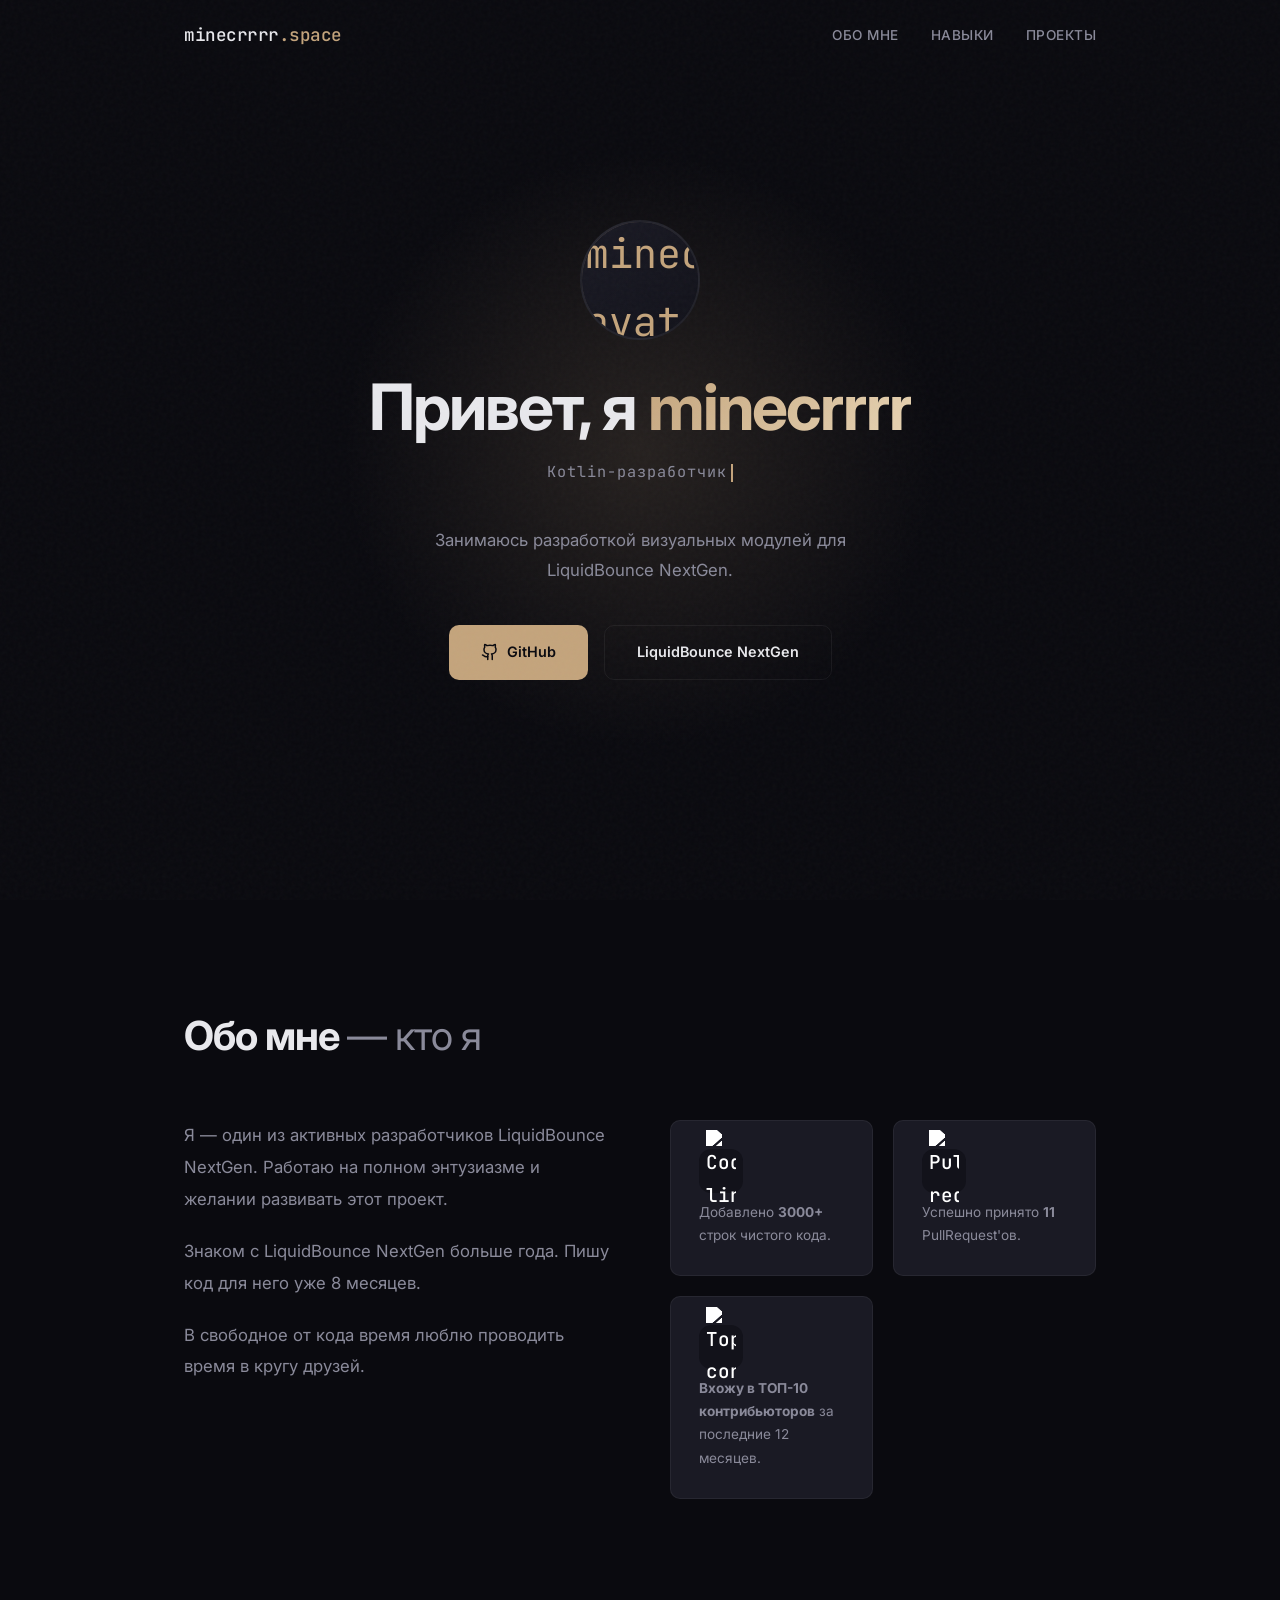
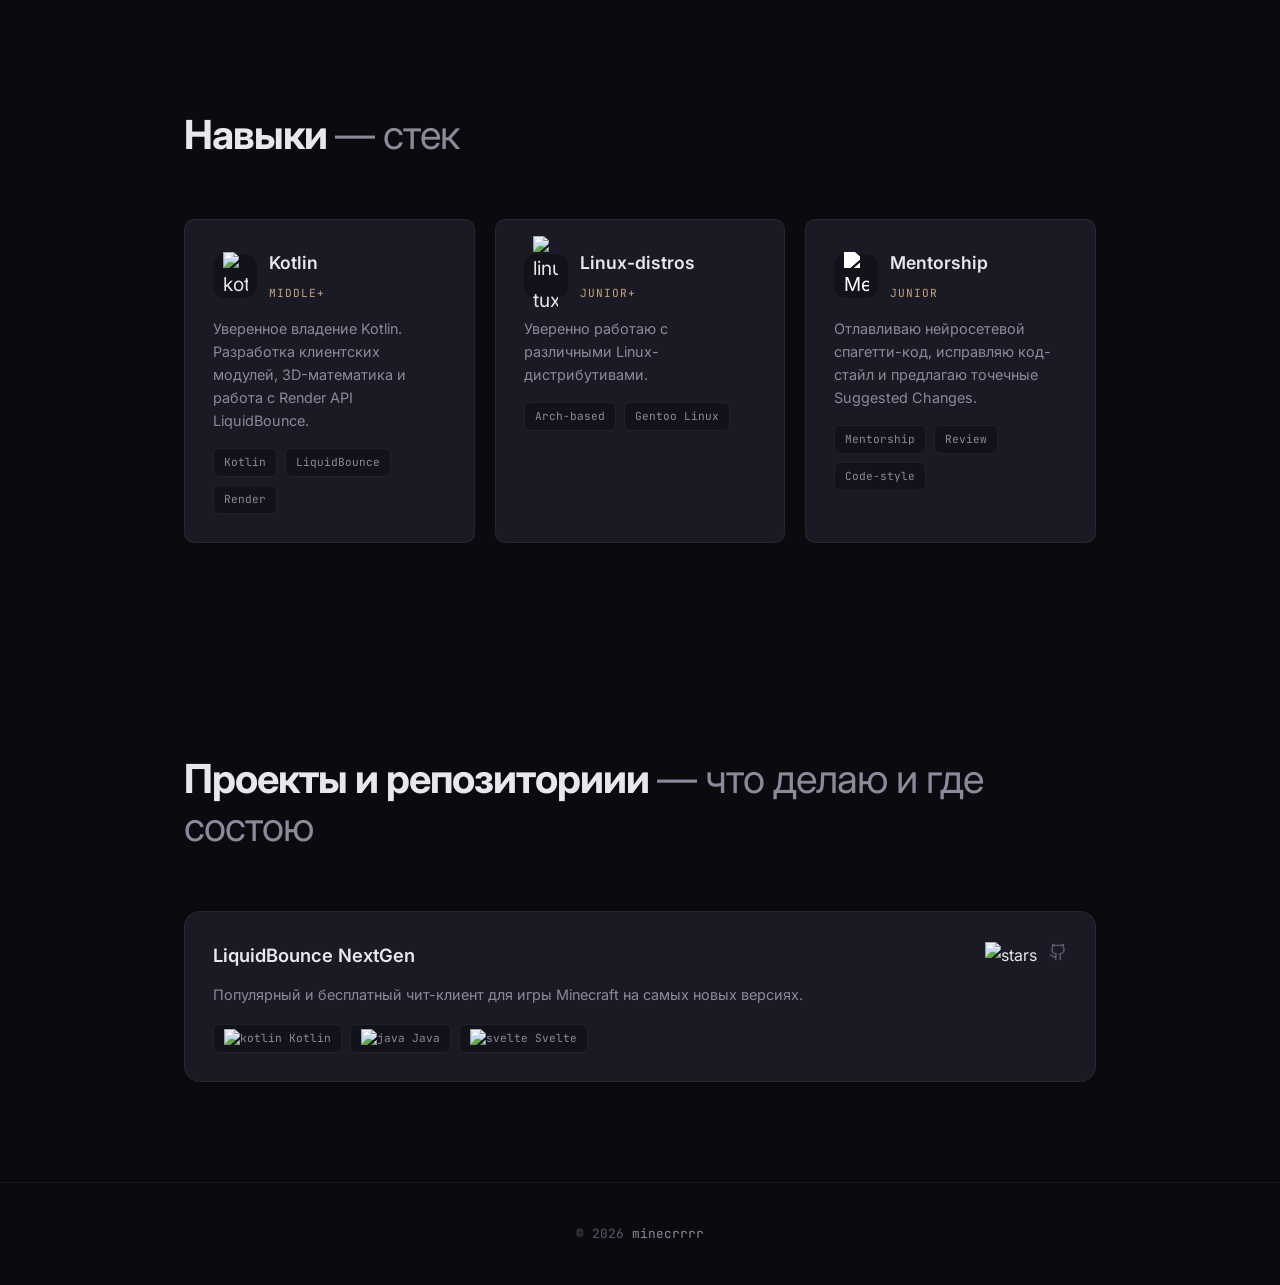
==== index.html @ 67125e67 "feat: add portfolio" ====
<!doctype html>
<html lang="ru">
  <head>
    <meta charset="UTF-8" />
    <!-- Адаптация под мобильные устройства -->
    <meta name="viewport" content="width=device-width, initial-scale=1.0" />

    <!-- ═══════════════════════════════════════════════ -->
    <!-- ║  ЗАГОЛОВОК ВКЛАДКИ — замените на своё имя    ║ -->
    <!-- ═══════════════════════════════════════════════ -->
    <title>minecrrrr.space — Personal Space</title>

    <link rel="icon" type="image/svg+xml" href="favicon.svg" />

    <!-- Подключение шрифтов -->
    <link rel="preconnect" href="https://fonts.googleapis.com" />
    <link rel="preconnect" href="https://fonts.gstatic.com" crossorigin />
    <link
      href="https://fonts.googleapis.com/css2?family=Inter:wght@300;400;500;600;700&family=JetBrains+Mono:wght@400;500&display=swap"
      rel="stylesheet"
    />

    <style>
      /* ════════════════════════════════════════════════════════════════ */
      /* ║  CSS-ПЕРЕМЕННЫЕ — цвета сайта                               ║ */
      /* ║  Меняйте значения ниже, чтобы сменить палитру               ║ */
      /* ════════════════════════════════════════════════════════════════ */
      :root {
        --bg: #0a0a0f; /* Фон страницы */
        --bg-elevated: #12121a; /* Фон карточек при наведении */
        --bg-card: #1a1a24; /* Фон карточек */
        --text: #e8e8ec; /* Основной текст */
        --text-muted: #8a8a9a; /* Вторичный текст */
        --text-dim: #5a5a6a; /* Тусклый текст */
        --accent: #c4a47c; /* Акцентный цвет (золотой) */
        --accent-glow: rgba(196, 164, 124, 0.15); /* Свечение */
        --border: rgba(255, 255, 255, 0.06); /* Границы */
        --border-hover: rgba(196, 164, 124, 0.3); /* Граница при наведении */
        --radius: 16px; /* Скругление большое */
        --radius-sm: 10px; /* Скругление малое */
      }

      /* ════════════════════════════════════════════════════════════════ */
      /* ║  БАЗОВЫЕ СТИЛИ — сброс отступов, шрифты, скроллбар          ║ */
      /* ════════════════════════════════════════════════════════════════ */
      * {
        margin: 0;
        padding: 0;
        box-sizing: border-box;
      }
      html {
        scroll-behavior: smooth;
      }

      body {
        font-family:
          "Inter",
          -apple-system,
          BlinkMacSystemFont,
          sans-serif;
        background: var(--bg);
        color: var(--text);
        line-height: 1.7;
        overflow-x: hidden;
        -webkit-font-smoothing: antialiased;
      }

      /* ════════════════════════════════════════════════════════════════ */
      /* ║  NOISE OVERLAY — лёгкая зернистость поверх всего            ║ */
      /* ║  Добавляет текстуру, можно удалить, убрав этот блок       ║ */
      /* ════════════════════════════════════════════════════════════════ */
      body::before {
        content: "";
        position: fixed;
        top: 0;
        left: 0;
        width: 100%;
        height: 100%;
        opacity: 0.03;
        z-index: 9999;
        pointer-events: none;
        background-image: url("data:image/svg+xml,%3Csvg viewBox='0 0 256 256' xmlns='http://www.w3.org/2000/svg'%3E%3Cfilter id='noise'%3E%3CfeTurbulence type='fractalNoise' baseFrequency='0.9' numOctaves='4' stitchTiles='stitch'/%3E%3C/filter%3E%3Crect width='100%25' height='100%25' filter='url(%23noise)'/%3E%3C/svg%3E");
      }

      /* Стилизация скроллбара */
      ::-webkit-scrollbar {
        width: 6px;
      }
      ::-webkit-scrollbar-track {
        background: var(--bg);
      }
      ::-webkit-scrollbar-thumb {
        background: var(--text-dim);
        border-radius: 3px;
      }
      ::-webkit-scrollbar-thumb:hover {
        background: var(--text-muted);
      }

      /* ════════════════════════════════════════════════════════════════ */
      /* ║  АНИМАЦИИ — описаны здесь, применяются в HTML через классы  ║ */
      /* ════════════════════════════════════════════════════════════════ */
      @keyframes fadeUp {
        from {
          opacity: 0;
          transform: translateY(30px);
        }
        to {
          opacity: 1;
          transform: translateY(0);
        }
      }
      @keyframes pulse {
        0%,
        100% {
          opacity: 1;
        }
        50% {
          opacity: 0.5;
        }
      }
      @keyframes float {
        0%,
        100% {
          transform: translateY(0px);
        }
        50% {
          transform: translateY(-10px);
        }
      }
      @keyframes blink {
        50% {
          opacity: 0;
        }
      }

      /* Классы для анимации появления */
      .fade-up {
        opacity: 0;
        animation: fadeUp 0.8s ease forwards;
      }
      .fade-up.delay-1 {
        animation-delay: 0.1s;
      }
      .fade-up.delay-2 {
        animation-delay: 0.2s;
      }
      .fade-up.delay-3 {
        animation-delay: 0.3s;
      }
      .fade-up.delay-4 {
        animation-delay: 0.4s;
      }

      /* ════════════════════════════════════════════════════════════════ */
      /* ║  КОНТЕЙНЕР — центрирует контент, ограничивает ширину        ║ */
      /* ════════════════════════════════════════════════════════════════ */
      .container {
        max-width: 960px;
        margin: 0 auto;
        padding: 0 24px;
      }

      /* ════════════════════════════════════════════════════════════════ */
      /* ║  НАВИГАЦИЯ — фиксированная сверху                           ║ */
      /* ════════════════════════════════════════════════════════════════ */
      nav {
        position: fixed;
        top: 0;
        left: 0;
        right: 0;
        z-index: 100;
        padding: 20px 0;
        transition: all 0.3s ease;
      }
      /* При скролле добавляется класс scrolled через JS */
      nav.scrolled {
        background: rgba(10, 10, 15, 0.85);
        backdrop-filter: blur(20px);
        border-bottom: 1px solid var(--border);
        padding: 14px 0;
      }
      nav .container {
        display: flex;
        justify-content: space-between;
        align-items: center;
      }
      .logo {
        font-family: "JetBrains Mono", monospace;
        font-size: 1.1rem;
        font-weight: 500;
        color: var(--text);
        text-decoration: none;
        letter-spacing: -0.5px;
      }
      .logo span {
        color: var(--accent);
      }
      .nav-links {
        display: flex;
        gap: 32px;
        list-style: none;
      }
      .nav-links a {
        color: var(--text-muted);
        text-decoration: none;
        font-size: 0.85rem;
        font-weight: 500;
        letter-spacing: 0.5px;
        text-transform: uppercase;
        transition: color 0.3s ease;
        position: relative;
      }
      /* Подчёркивание при наведении */
      .nav-links a::after {
        content: "";
        position: absolute;
        bottom: -4px;
        left: 0;
        width: 0;
        height: 1px;
        background: var(--accent);
        transition: width 0.3s ease;
      }
      .nav-links a:hover {
        color: var(--text);
      }
      .nav-links a:hover::after {
        width: 100%;
      }

      /* ════════════════════════════════════════════════════════════════ */
      /* ║  HERO — первая секция, на весь экран                        ║ */
      /* ════════════════════════════════════════════════════════════════ */
      .hero {
        min-height: 100vh;
        display: flex;
        align-items: center;
        justify-content: center;
        position: relative;
        overflow: hidden;
      }
      /* Размытое свечение позади аватара */
      .hero-bg {
        position: absolute;
        top: 50%;
        left: 50%;
        transform: translate(-50%, -50%);
        width: 600px;
        height: 600px;
        background: radial-gradient(
          circle,
          var(--accent-glow) 0%,
          transparent 70%
        );
        border-radius: 50%;
        animation: pulse 6s ease-in-out infinite;
        pointer-events: none;
      }
      .hero-content {
        text-align: center;
        position: relative;
        z-index: 1;
      }
      /* Аватар — круг с буквой */
      .hero-avatar {
        width: 120px;
        height: 120px;
        border-radius: 50%;
        margin: 0 auto 32px;
        background: linear-gradient(135deg, var(--bg-card), var(--bg-elevated));
        border: 2px solid var(--border);
        display: flex;
        align-items: center;
        justify-content: center;
        font-family: "JetBrains Mono", monospace;
        font-size: 2.5rem;
        color: var(--accent);
        position: relative;
        overflow: hidden;
      }
      /* Градиентная рамка вокруг аватара */
      .hero-avatar::before {
        content: "";
        position: absolute;
        inset: -2px;
        border-radius: 50%;
        padding: 2px;
        background: linear-gradient(135deg, var(--accent), transparent 60%);
        -webkit-mask:
          linear-gradient(#fff 0 0) content-box,
          linear-gradient(#fff 0 0);
        mask:
          linear-gradient(#fff 0 0) content-box,
          linear-gradient(#fff 0 0);
        -webkit-mask-composite: xor;
        mask-composite: exclude;
        opacity: 0.5;
      }
      .hero h1 {
        font-size: clamp(2.5rem, 6vw, 4rem);
        font-weight: 700;
        letter-spacing: -2px;
        line-height: 1.1;
        margin-bottom: 16px;
      }
      /* Градиентный текст */
      .hero h1 .accent {
        background: linear-gradient(135deg, var(--accent), #e8d5b5);
        -webkit-background-clip: text;
        -webkit-text-fill-color: transparent;
        background-clip: text;
      }
      .hero-subtitle {
        font-family: "JetBrains Mono", monospace;
        font-size: 0.95rem;
        color: var(--text-muted);
        margin-bottom: 40px;
        letter-spacing: 1px;
        min-height: 1.5em;
      }
      /* Мигающий курсор печатной машинки */
      .hero-subtitle .cursor {
        display: inline-block;
        width: 2px;
        height: 1.2em;
        background: var(--accent);
        margin-left: 4px;
        animation: blink 1s step-end infinite;
        vertical-align: text-bottom;
      }
      .hero-desc {
        max-width: 520px;
        margin: 0 auto 40px;
        color: var(--text-muted);
        font-size: 1.05rem;
        line-height: 1.8;
      }
      .hero-buttons {
        display: flex;
        gap: 16px;
        justify-content: center;
        flex-wrap: wrap;
      }

      /* ════════════════════════════════════════════════════════════════ */
      /* ║  КНОПКИ — два стиля: primary (залитая) и secondary (обводка) ║ */
      /* ════════════════════════════════════════════════════════════════ */
      .btn {
        display: inline-flex;
        align-items: center;
        gap: 8px;
        padding: 14px 32px;
        border-radius: var(--radius-sm);
        font-size: 0.9rem;
        font-weight: 600;
        text-decoration: none;
        transition: all 0.3s ease;
        cursor: pointer;
        border: none;
        font-family: inherit;
      }
      .btn-primary {
        background: var(--accent);
        color: var(--bg);
      }
      .btn-primary:hover {
        transform: translateY(-2px);
        box-shadow: 0 10px 40px rgba(196, 164, 124, 0.3);
      }
      .btn-secondary {
        background: transparent;
        color: var(--text);
        border: 1px solid var(--border);
      }
      .btn-secondary:hover {
        border-color: var(--border-hover);
        background: var(--bg-card);
        transform: translateY(-2px);
      }
      /* Подсказка прокрутки внизу hero */
      .scroll-hint {
        position: absolute;
        bottom: 40px;
        left: 50%;
        transform: translateX(-50%);
        color: var(--text-dim);
        font-size: 0.75rem;
        letter-spacing: 2px;
        text-transform: uppercase;
        animation: float 3s ease-in-out infinite;
      }

      /* ════════════════════════════════════════════════════════════════ */
      /* ║  СЕКЦИИ — общие стили для всех блоков                       ║ */
      /* ════════════════════════════════════════════════════════════════ */
      section {
        padding: 100px 0;
        position: relative;
      }
      .section-header {
        margin-bottom: 60px;
      }
      .section-label {
        font-family: "JetBrains Mono", monospace;
        font-size: 0.75rem;
        color: var(--accent);
        letter-spacing: 3px;
        text-transform: uppercase;
        margin-bottom: 12px;
      }
      .section-title {
        font-size: clamp(1.8rem, 4vw, 2.5rem);
        font-weight: 700;
        letter-spacing: -1px;
        line-height: 1.2;
      }
      .section-title span {
        color: var(--text-muted);
        font-weight: 400;
      }

      /* ════════════════════════════════════════════════════════════════ */
      /* ║  ОБО МНЕ — две колонки: текст + статистика                  ║ */
      /* ════════════════════════════════════════════════════════════════ */
      .about-grid {
        display: grid;
        grid-template-columns: 1fr 1fr;
        gap: 60px;
        align-items: start;
      }
      .about-text {
        color: var(--text-muted);
        font-size: 1.05rem;
        line-height: 1.9;
      }
      .about-text p {
        margin-bottom: 20px;
      }
      .about-text strong {
        color: var(--text);
        font-weight: 600;
      }
      .about-text a {
        color: var(--accent);
        text-decoration: none;
        border-bottom: 1px solid transparent;
        transition: border-color 0.3s ease;
      }
      .about-text a:hover {
        border-bottom-color: var(--accent);
      }
      .stats {
        display: grid;
        grid-template-columns: 1fr 1fr;
        gap: 20px;
      }
      .stat-card {
        background: var(--bg-card);
        border: 1px solid var(--border);
        border-radius: var(--radius-sm);
        padding: 28px;
        transition: all 0.3s ease;
      }
      .stat-card:hover {
        border-color: var(--border-hover);
        transform: translateY(-4px);
      }
      .stat-number {
        font-family: "JetBrains Mono", monospace;
        font-size: 2rem;
        font-weight: 500;
        color: var(--accent);
        margin-bottom: 8px;
      }
      .stat-label {
        font-size: 0.85rem;
        color: var(--text-muted);
      }

      /* ════════════════════════════════════════════════════════════════ */
      /* ║  НАВЫКИ — сетка карточек (автоподбор колонок)               ║ */
      /* ════════════════════════════════════════════════════════════════ */
      .skills-grid {
        display: grid;
        grid-template-columns: repeat(auto-fit, minmax(280px, 1fr));
        gap: 20px;
      }
      .skill-card {
        background: var(--bg-card);
        border: 1px solid var(--border);
        border-radius: var(--radius-sm);
        padding: 28px;
        transition: all 0.3s ease;
      }
      .skill-card:hover {
        border-color: var(--border-hover);
        transform: translateY(-4px);
      }
      .skill-header {
        display: flex;
        align-items: center;
        gap: 12px;
        margin-bottom: 12px;
      }
      .skill-icon {
        width: 44px;
        height: 44px;
        border-radius: 12px;
        background: var(--bg-elevated);
        display: flex;
        align-items: center;
        justify-content: center;
        font-size: 1.2rem;
        flex-shrink: 0;
      }
      .skill-name {
        font-size: 1.1rem;
        font-weight: 600;
      }
      .skill-level {
        font-family: "JetBrains Mono", monospace;
        font-size: 0.7rem;
        color: var(--accent);
        text-transform: uppercase;
        letter-spacing: 1px;
      }
      .skill-desc {
        font-size: 0.9rem;
        color: var(--text-muted);
        line-height: 1.6;
      }
      .skill-tags {
        display: flex;
        flex-wrap: wrap;
        gap: 8px;
        margin-top: 16px;
      }
      .skill-tag {
        font-family: "JetBrains Mono", monospace;
        font-size: 0.7rem;
        padding: 4px 10px;
        border-radius: 6px;
        background: var(--bg-elevated);
        color: var(--text-muted);
        border: 1px solid var(--border);
      }

      /* ════════════════════════════════════════════════════════════════ */
      /* ║  ПРОЕКТЫ — карточки с заголовком, описанием и тегами        ║ */
      /* ════════════════════════════════════════════════════════════════ */
      .projects-grid {
        display: grid;
        grid-template-columns: repeat(auto-fit, minmax(300px, 1fr));
        gap: 24px;
      }
      .project-card {
        background: var(--bg-card);
        border: 1px solid var(--border);
        border-radius: var(--radius);
        overflow: hidden;
        transition: all 0.4s ease;
        position: relative;
      }
      /* Линия сверху при наведении */
      .project-card::before {
        content: "";
        position: absolute;
        top: 0;
        left: 0;
        right: 0;
        height: 2px;
        opacity: 0;
        transition: opacity 0.3s ease;
      }
      .project-card:hover {
        border-color: var(--border-hover);
        transform: translateY(-6px);
        box-shadow: 0 20px 60px rgba(0, 0, 0, 0.3);
      }
      .project-card:hover::before {
        opacity: 1;
      }
      .project-body {
        padding: 28px;
      }
      .project-header {
        display: flex;
        align-items: center;
        justify-content: space-between;
        margin-bottom: 12px;
      }
      .project-title {
        font-size: 1.15rem;
        font-weight: 600;
      }
      .project-links {
        display: flex;
        gap: 12px;
      }
      .project-links a {
        color: var(--text-dim);
        transition: color 0.3s ease;
      }
      .project-links a:hover {
        color: var(--accent);
      }
      .project-desc {
        color: var(--text-muted);
        font-size: 0.9rem;
        line-height: 1.7;
        margin-bottom: 16px;
      }
      .project-tags {
        display: flex;
        flex-wrap: wrap;
        gap: 8px;
      }
      .project-tag {
        font-family: "JetBrains Mono", monospace;
        font-size: 0.7rem;
        padding: 4px 10px;
        border-radius: 6px;
        background: var(--bg-elevated);
        color: var(--text-muted);
        border: 1px solid var(--border);
      }
      .project-footer {
        padding: 16px 28px;
        border-top: 1px solid var(--border);
        display: flex;
        justify-content: space-between;
        align-items: center;
        font-size: 0.8rem;
        color: var(--text-dim);
        font-family: "JetBrains Mono", monospace;
      }

      /* ════════════════════════════════════════════════════════════════ */
      /* ║  КОНТАКТЫ — центрированный блок с кнопками                  ║ */
      /* ════════════════════════════════════════════════════════════════ */
      .contact-section {
        text-align: center;
        padding: 120px 0;
      }
      .contact-section .section-title {
        margin-bottom: 20px;
      }
      .contact-section p {
        color: var(--text-muted);
        max-width: 500px;
        margin: 0 auto 40px;
        font-size: 1.05rem;
      }
      .contact-links {
        display: flex;
        justify-content: center;
        gap: 16px;
        flex-wrap: wrap;
      }
      .contact-link {
        display: inline-flex;
        align-items: center;
        gap: 10px;
        padding: 14px 28px;
        border-radius: var(--radius-sm);
        background: var(--bg-card);
        border: 1px solid var(--border);
        color: var(--text);
        text-decoration: none;
        font-size: 0.9rem;
        font-weight: 500;
        transition: all 0.3s ease;
      }
      .contact-link:hover {
        border-color: var(--border-hover);
        transform: translateY(-2px);
        color: var(--accent);
      }

      /* ════════════════════════════════════════════════════════════════ */
      /* ║  ФУТЕР — нижняя строка                                     ║ */
      /* ════════════════════════════════════════════════════════════════ */
      footer {
        padding: 40px 0;
        border-top: 1px solid var(--border);
        text-align: center;
      }
      footer p {
        color: var(--text-dim);
        font-size: 0.8rem;
        font-family: "JetBrains Mono", monospace;
      }
      footer a {
        color: var(--text-muted);
        text-decoration: none;
        transition: color 0.3s ease;
      }
      footer a:hover {
        color: var(--accent);
      }

      /* ════════════════════════════════════════════════════════════════ */
      /* ║  АДАПТИВНОСТЬ — стили для телефонов (ширина < 768px)       ║ */
      /* ════════════════════════════════════════════════════════════════ */
      @media (max-width: 768px) {
        .nav-links {
          display: none;
        }
        .about-grid {
          grid-template-columns: 1fr;
          gap: 40px;
        }
        .stats {
          grid-template-columns: 1fr 1fr;
        }
        .hero-buttons {
          flex-direction: column;
          align-items: center;
        }
        .btn {
          width: 100%;
          max-width: 280px;
          justify-content: center;
        }
        section {
          padding: 60px 0;
        }
      }

      /* ════════════════════════════════════════════════════════════════ */
      /* ║  REVEAL — анимация появления при скролле                    ║ */
      /* ║  JS добавляет класс .visible, когда элемент в зоне видимости ║ */
      /* ════════════════════════════════════════════════════════════════ */
      .reveal {
        opacity: 0;
        transform: translateY(30px);
        transition: all 0.8s ease;
      }
      .reveal.visible {
        opacity: 1;
        transform: translateY(0);
      }
    </style>
  </head>
  <body>
    <!-- ════════════════════════════════════════════════════════════════ -->
    <!-- ║  НАВИГАЦИЯ                                                   ║ -->
    <!-- ║  Логотип слева, ссылки справа. При скролле становится       ║ -->
    <!-- ║  полупрозрачным с blur-эффектом.                              ║ -->
    <!-- ════════════════════════════════════════════════════════════════ -->
    <nav id="nav">
      <div class="container">
        <!-- Логотип — замените текст на своё имя/ник -->
        <a href="#" class="logo">minecrrrr<span>.space</span></a>
        <ul class="nav-links">
          <!-- Якорные ссылки — при клике плавно скроллят к секции -->
          <li><a href="#about">Обо мне</a></li>
          <li><a href="#skills">Навыки</a></li>
          <li><a href="#projects">Проекты</a></li>
        </ul>
      </div>
    </nav>

    <!-- ════════════════════════════════════════════════════════════════ -->
    <!-- ║  HERO — первая секция, на весь экран                         ║ -->
    <!-- ║  Здесь: аватар, имя, печатающийся текст, описание, кнопки   ║ -->
    <!-- ════════════════════════════════════════════════════════════════ -->
    <section class="hero">
      <!-- Размытое свечение позади -->
      <div class="hero-bg"></div>

      <div class="hero-content">
        <!-- Аватар — круг с буквой. Можно заменить на <img src="..."> -->
        <div class="hero-avatar">
          <img
            src="https://github.com/minecrrrr.png"
            alt="minecrrrr avatar"
            style="width: 110px; height: auto; border-radius: 50%"
          />
        </div>

        <!-- Заголовок -->
        <h1 class="fade-up delay-1">
          Привет, я <span class="accent">minecrrrr</span>
        </h1>

        <!-- Печатающийся текст — JS меняет содержимое -->
        <p class="hero-subtitle fade-up delay-2">
          <span id="typewriter"></span><span class="cursor"></span>
        </p>

        <!-- Короткое описание -->
        <p class="hero-desc fade-up delay-3">
          Занимаюсь разработкой визуальных модулей для LiquidBounce NextGen.
        </p>

        <!-- Кнопки -->
        <div class="hero-buttons fade-up delay-4">
          <!-- Кнопка на GitHub -->
          <a
            href="https://github.com/minecrrrr"
            target="_blank"
            class="btn btn-primary"
          >
            <svg
              width="18"
              height="18"
              viewBox="0 0 24 24"
              fill="none"
              stroke="currentColor"
              stroke-width="2"
              stroke-linecap="round"
              stroke-linejoin="round"
            >
              <path
                d="M15 22v-4a4.8 4.8 0 0 0-1-3.5c3 0 6-2 6-5.5.08-1.25-.27-2.48-1-3.5.28-1.15.28-2.35 0-3.5 0 0-1 0-3 1.5-2.64-.5-5.36-.5-8 0C6 2 5 2 5 2c-.3 1.15-.3 2.35 0 3.5A5.403 5.403 0 0 0 4 9c0 3.5 3 5.5 6 5.5-.39.49-.68 1.05-.85 1.65-.17.6-.22 1.23-.15 1.85v4"
              />
              <path d="M9 18c-4.51 2-5-2-7-2" />
            </svg>
            GitHub
          </a>
          <!-- Вторая кнопка — замените ссылку и текст -->
          <a
            href="https://github.com/CCBlueX/LiquidBounce"
            target="_blank"
            class="btn btn-secondary"
          >
            LiquidBounce NextGen
          </a>
        </div>
      </div>

      <!-- Подсказка прокрутить вниз -->
    </section>

    <!-- ════════════════════════════════════════════════════════════════ -->
    <!-- ║  ОБО МНЕ — две колонки: текст слева, статистика справа       ║ -->
    <!-- ════════════════════════════════════════════════════════════════ -->
    <section id="about">
      <div class="container">
        <!-- Заголовок секции -->
        <div class="section-header reveal">
          <p class="section-label"></p>
          <h2 class="section-title">Обо мне <span>— кто я</span></h2>
        </div>

        <div class="about-grid">
          <!-- Левая колонка — текст -->
          <div class="about-text reveal">
            <p>
              Я — один из активных разработчиков LiquidBounce NextGen. Работаю
              на полном энтузиазме и желании развивать этот проект.
            </p>
            <p>
              Знаком с LiquidBounce NextGen больше года. Пишу код для него уже 8
              месяцев.
            </p>
            <p>
              В свободное от кода время люблю проводить время в кругу друзей.
            </p>
          </div>

          <!-- Правая колонка — карточки-статистика -->
          <div class="stats reveal">
            <!-- Карточка 1 -->
            <div class="stat-card">
              <div class="stat-number">
                <div class="skill-icon">
                  <img
                    src="https://unpkg.com/lucide-static@latest/icons/code-xml.svg"
                    alt="Code lines"
                    style="
                      filter: brightness(0) invert(1);
                      width: 30px;
                      height: auto;
                    "
                  />
                </div>
              </div>
              <div class="stat-label">
                Добавлено <strong>3000+</strong> строк чистого кода.
              </div>
            </div>

            <!-- Карточка 2 -->
            <div class="stat-card">
              <div class="stat-number">
                <div class="skill-icon">
                  <img
                    src="https://unpkg.com/lucide-static@latest/icons/git-merge.svg"
                    alt="Pull requests"
                    style="
                      filter: brightness(0) invert(1);
                      width: 30px;
                      height: auto;
                    "
                  />
                </div>
              </div>
              <div class="stat-label">
                Успешно принято <strong>11</strong> PullRequest'ов.
              </div>
            </div>

            <!-- Карточка 3 -->
            <div class="stat-card">
              <div class="stat-number">
                <div class="skill-icon">
                  <img
                    src="https://unpkg.com/lucide-static@latest/icons/trending-up.svg"
                    alt="Top contributor"
                    style="
                      filter: brightness(0) invert(1);
                      width: 30px;
                      height: auto;
                    "
                  />
                </div>
              </div>
              <div class="stat-label">
                <strong>Вхожу в ТОП-10 контрибьюторов</strong> за последние 12
                месяцев.
              </div>
            </div>
          </div>
        </div>
      </div>
    </section>

    <!-- ════════════════════════════════════════════════════════════════ -->
    <!-- ║  НАВЫКИ — сетка карточек. Каждая карточка = один навык       ║ -->
    <!-- ║  Чтобы добавить карточку — скопируйте блок .skill-card      ║ -->
    <!-- ════════════════════════════════════════════════════════════════ -->
    <section id="skills">
      <div class="container">
        <div class="section-header reveal">
          <p class="section-label"></p>
          <h2 class="section-title">Навыки <span>— стек</span></h2>
        </div>

        <div class="skills-grid">
          <!-- ═════ КАРТОЧКА НАВЫКА 1 ═════ -->
          <div class="skill-card reveal">
            <div class="skill-header">
              <div class="skill-icon">
                <img
                  src="https://cdn.svglogos.dev/logos/kotlin-icon.svg"
                  alt="kotlin"
                  style="width: 25px; height: auto"
                />
              </div>
              <div>
                <h3 class="skill-name">Kotlin</h3>
                <span class="skill-level">Middle+</span>
              </div>
            </div>
            <p class="skill-desc">
              Уверенное владение Kotlin. Разработка клиентских модулей,
              3D-математика и работа с Render API LiquidBounce.
            </p>
            <div class="skill-tags">
              <span class="skill-tag">Kotlin</span>
              <span class="skill-tag">LiquidBounce</span>
              <span class="skill-tag">Render</span>
            </div>
          </div>

          <!-- ═════ КАРТОЧКА НАВЫКА 2 ═════ -->
          <div class="skill-card reveal">
            <div class="skill-header">
              <div class="skill-icon">
                <img
                  src="https://cdn.svglogos.dev/logos/linux-tux.svg"
                  alt="linux-tux"
                  style="width: 25px; height: auto"
                />
              </div>
              <div>
                <h3 class="skill-name">Linux-distros</h3>
                <span class="skill-level">Junior+</span>
              </div>
            </div>
            <p class="skill-desc">
              Уверенно работаю с различными Linux-дистрибутивами.
            </p>
            <div class="skill-tags">
              <span class="skill-tag">Arch-based</span>
              <span class="skill-tag">Gentoo Linux</span>
            </div>
          </div>

          <!-- ═════ КАРТОЧКА НАВЫКА 3 ═════ -->
          <div class="skill-card reveal">
            <div class="skill-header">
              <div class="skill-icon">
                <img
                  src="https://unpkg.com/lucide-static@latest/icons/message-square-code.svg"
                  alt="Mentorship"
                  style="
                    filter: brightness(0) invert(1);
                    width: 25px;
                    height: auto;
                  "
                />
              </div>
              <div>
                <h3 class="skill-name">Mentorship</h3>
                <span class="skill-level">Junior</span>
              </div>
            </div>
            <p class="skill-desc">
              Отлавливаю нейросетевой спагетти-код, исправляю код-стайл и
              предлагаю точечные Suggested Changes.
            </p>
            <div class="skill-tags">
              <span class="skill-tag">Mentorship</span>
              <span class="skill-tag">Review</span>
              <span class="skill-tag">Code-style</span>
            </div>
          </div>
        </div>
      </div>
    </section>

    <!-- ════════════════════════════════════════════════════════════════ -->
    <!-- ║  ПРОЕКТЫ — карточки проектов                                 ║ -->
    <!-- ║  Чтобы добавить проект — скопируйте блок .project-card       ║ -->
    <!-- ════════════════════════════════════════════════════════════════ -->
    <section id="projects">
      <div class="container">
        <div class="section-header reveal">
          <p class="section-label"></p>
          <h2 class="section-title">
            Проекты и репозиториии <span>— что делаю и где состою</span>
          </h2>
        </div>

        <div class="projects-grid">
          <!-- ═════ ПРОЕКТ 1 ═════ -->
          <div class="project-card reveal">
            <div class="project-body">
              <div class="project-header">
                <h3 class="project-title">LiquidBounce NextGen</h3>
                <div class="project-links">
                  <span
                    ><img
                      src="https://img.shields.io/github/stars/CCBlueX/LiquidBounce?style=flat-square&color=c4a47c&labelColor=1a1a24&logo=github"
                      alt="stars"
                  /></span>
                  <!-- Ссылка на GitHub -->
                  <a
                    href="https://github.com/CCBlueX/LiquidBounce"
                    target="_blank"
                    aria-label="GitHub"
                  >
                    <svg
                      width="18"
                      height="18"
                      viewBox="0 0 24 24"
                      fill="none"
                      stroke="currentColor"
                      stroke-width="2"
                      stroke-linecap="round"
                      stroke-linejoin="round"
                    >
                      <path
                        d="M15 22v-4a4.8 4.8 0 0 0-1-3.5c3 0 6-2 6-5.5.08-1.25-.27-2.48-1-3.5.28-1.15.28-2.35 0-3.5 0 0-1 0-3 1.5-2.64-.5-5.36-.5-8 0C6 2 5 2 5 2c-.3 1.15-.3 2.35 0 3.5A5.403 5.403 0 0 0 4 9c0 3.5 3 5.5 6 5.5-.39.49-.68 1.05-.85 1.65-.17.6-.22 1.23-.15 1.85v4"
                      />
                      <path d="M9 18c-4.51 2-5-2-7-2" />
                    </svg>
                  </a>
                </div>
              </div>
              <p class="project-desc">
                Популярный и бесплатный чит-клиент для игры Minecraft на самых
                новых версиях.
              </p>
              <div class="project-tags">
                <span class="project-tag"
                  ><img
                    src="https://cdn.svglogos.dev/logos/kotlin-icon.svg"
                    alt="kotlin"
                    style="width: 10px; height: auto"
                  />
                  Kotlin</span
                >
                <span class="project-tag"
                  ><img
                    src="https://cdn.svglogos.dev/logos/java.svg"
                    alt="java"
                    style="width: 10px; height: auto"
                  />
                  Java</span
                >
                <span class="project-tag"
                  ><img
                    src="https://cdn.svglogos.dev/logos/svelte-icon.svg"
                    alt="svelte"
                    style="width: 10px; height: auto"
                  />
                  Svelte</span
                >
              </div>
            </div>
          </div>
        </div>
      </div>
    </section>

    <!-- ════════════════════════════════════════════════════════════════ -->
    <!-- ║  ФУТЕР — нижняя строка с копирайтом                         ║ -->
    <!-- ════════════════════════════════════════════════════════════════ -->
    <footer>
      <div class="container">
        <p>
          © 2026
          <a href="https://github.com/minecrrrr" target="_blank">minecrrrr</a>
        </p>
      </div>
    </footer>

    <!-- ════════════════════════════════════════════════════════════════ -->
    <!-- ║  JAVASCRIPT — логика сайта                                   ║ -->
    <!-- ║  Всё в одном файле, ничего подключать не нужно               ║ -->
    <!-- ════════════════════════════════════════════════════════════════ -->
    <script>
      // ═══════════════════════════════════════════════════════════════
      // 1. ПЕЧАТАЮЩАЯ МАШИНКА (Typewriter Effect)
      // ═══════════════════════════════════════════════════════════════
      // Замените фразы в массиве ниже на свои
      const phrases = [
        "Kotlin-разработчик",
        "Активный контрибьютор",
        "Визуальный разработчик",
      ];
      let phraseIndex = 0;
      let charIndex = 0;
      let isDeleting = false;
      const typewriter = document.getElementById("typewriter");

      function type() {
        const current = phrases[phraseIndex];
        if (isDeleting) {
          typewriter.textContent = current.substring(0, charIndex - 1);
          charIndex--;
        } else {
          typewriter.textContent = current.substring(0, charIndex + 1);
          charIndex++;
        }

        let typeSpeed = isDeleting ? 50 : 120;

        if (!isDeleting && charIndex === current.length) {
          typeSpeed = 2000; // Пауза перед стиранием
          isDeleting = true;
        } else if (isDeleting && charIndex === 0) {
          isDeleting = false;
          phraseIndex = (phraseIndex + 1) % phrases.length;
          typeSpeed = 500; // Пауза перед новой фразой
        }

        setTimeout(type, typeSpeed);
      }
      type();

      // ═══════════════════════════════════════════════════════════════
      // 2. ЭФФЕКТ НАВИГАЦИИ ПРИ СКРОЛЛЕ
      // ═══════════════════════════════════════════════════════════════
      // Когда страница прокручена больше чем на 50px — добавляется
      // класс .scrolled к nav, который делает фон полупрозрачным
      // с blur-эффектом (backdrop-filter)
      const nav = document.getElementById("nav");
      window.addEventListener("scroll", () => {
        if (window.scrollY > 50) {
          nav.classList.add("scrolled");
        } else {
          nav.classList.remove("scrolled");
        }
      });

      // ═══════════════════════════════════════════════════════════════
      // 3. АНИМАЦИЯ ПОЯВЛЕНИЯ ПРИ СКРОЛЛЕ (Intersection Observer)
      // ═══════════════════════════════════════════════════════════════
      // Этот код следит за элементами с классом .reveal.
      // Когда элемент попадает в область видимости — добавляется
      // класс .visible, и элемент плавно появляется.
      const observer = new IntersectionObserver(
        (entries) => {
          entries.forEach((entry) => {
            if (entry.isIntersecting) {
              entry.target.classList.add("visible");
            }
          });
        },
        { threshold: 0.1 },
      ); // Срабатывает, когда 10% элемента видно

      document
        .querySelectorAll(".reveal")
        .forEach((el) => observer.observe(el));

      // ═══════════════════════════════════════════════════════════════
      // 4. ПЛАВНАЯ ПРОКРУТКА ПО ЯКОРНЫМ ССЫЛКАМ
      // ═══════════════════════════════════════════════════════════════
      // При клике на ссылку вида href="#about" страница плавно
      // скроллится к секции с id="about"
      document.querySelectorAll('a[href^="#"]').forEach((anchor) => {
        anchor.addEventListener("click", function (e) {
          e.preventDefault();
          const target = document.querySelector(this.getAttribute("href"));
          if (target) {
            target.scrollIntoView({ behavior: "smooth", block: "start" });
          }
        });
      });
    </script>
  </body>
</html>
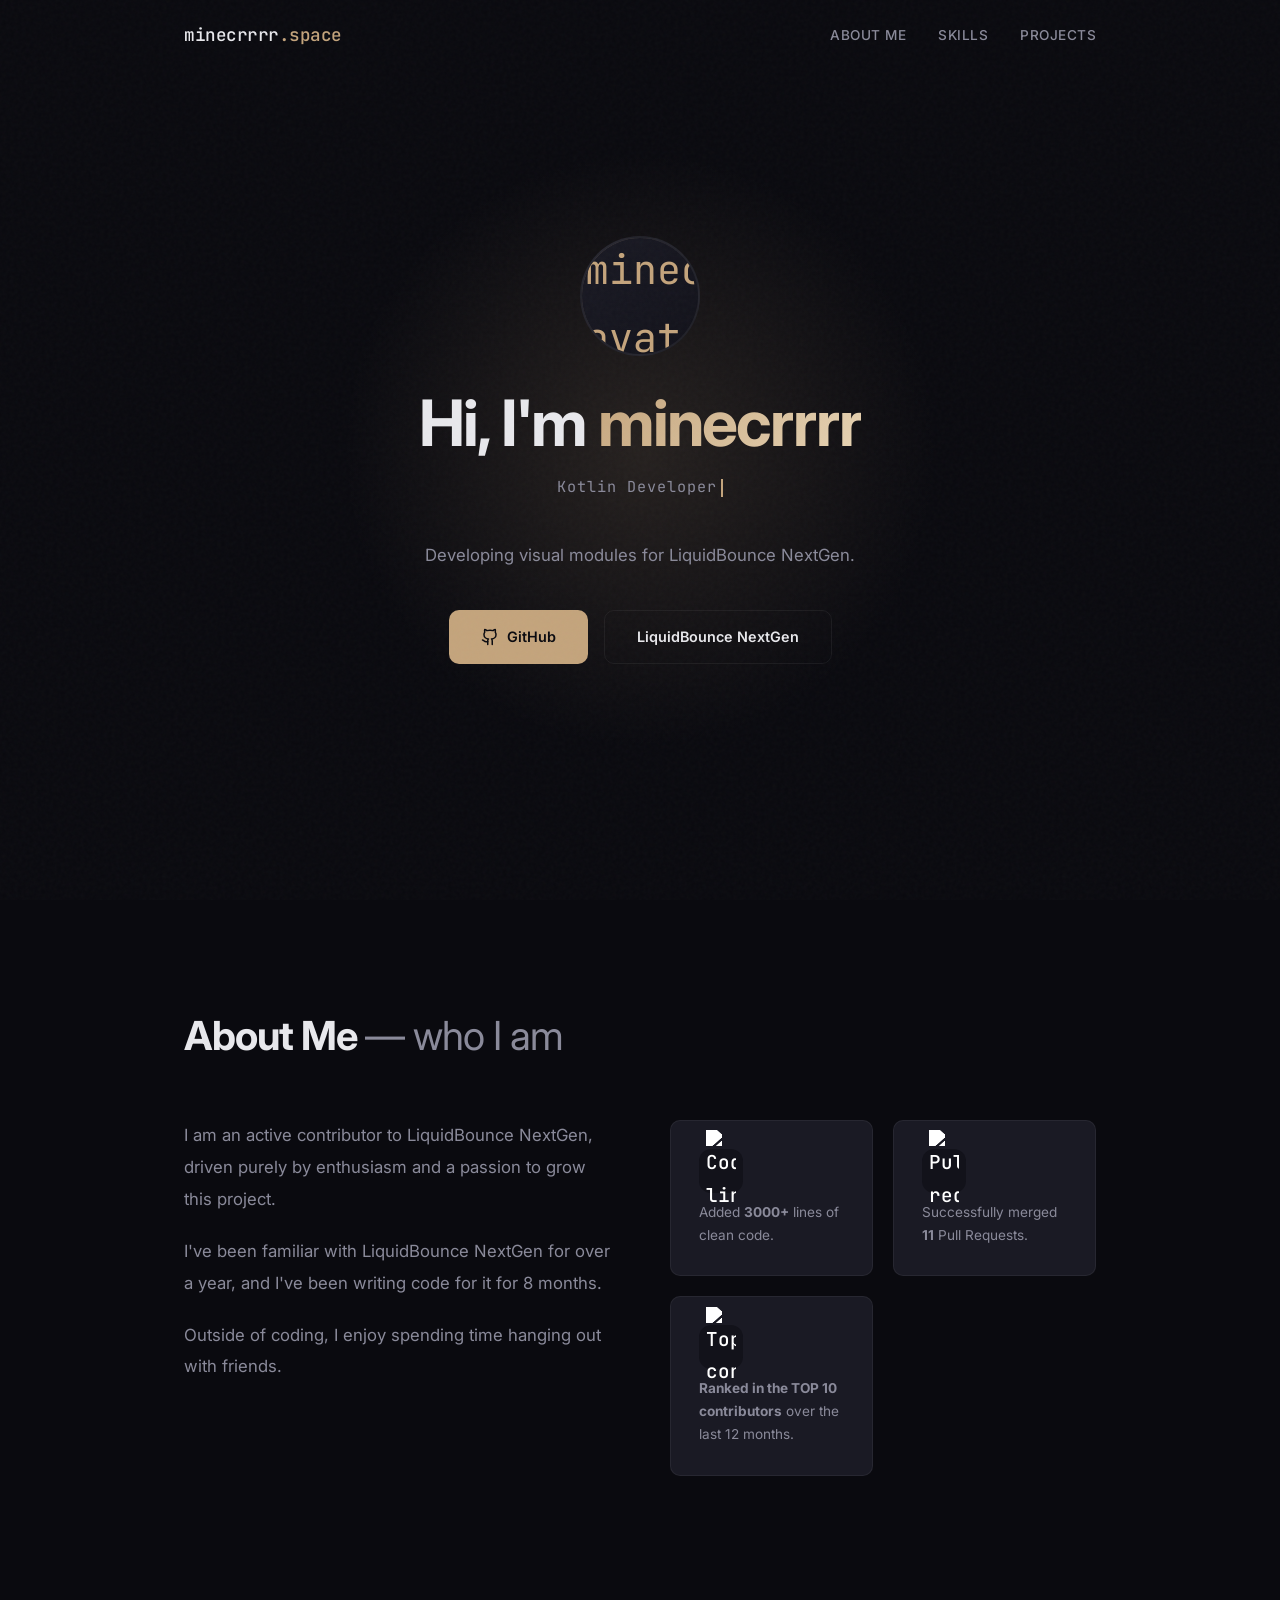
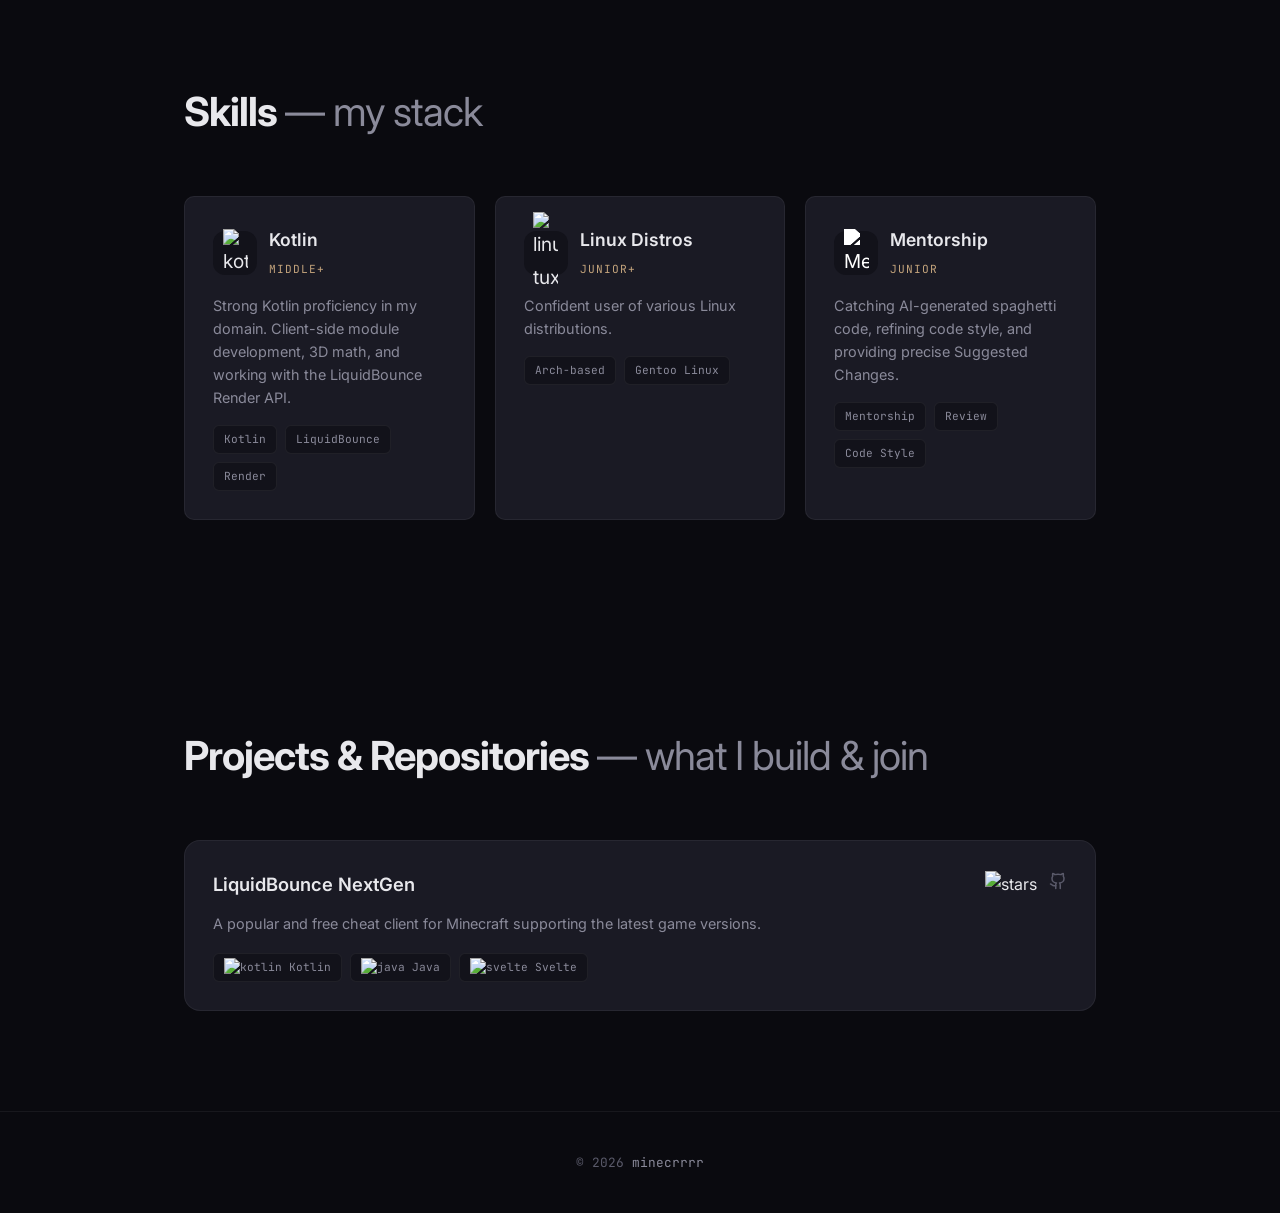
==== commit 70c92e73: "feat(portfolio): add ru/en translations" ====
--- a/index.html
+++ b/index.html
@@ -1,18 +1,12 @@
 <!doctype html>
-<html lang="ru">
+<html lang="en">
   <head>
     <meta charset="UTF-8" />
-    <!-- Адаптация под мобильные устройства -->
     <meta name="viewport" content="width=device-width, initial-scale=1.0" />
-
-    <!-- ═══════════════════════════════════════════════ -->
-    <!-- ║  ЗАГОЛОВОК ВКЛАДКИ — замените на своё имя    ║ -->
-    <!-- ═══════════════════════════════════════════════ -->
-    <title>minecrrrr.space — Personal Space</title>
+    <title>minecrrrr.space — Redirect</title>
 
     <link rel="icon" type="image/svg+xml" href="favicon.svg" />
 
-    <!-- Подключение шрифтов -->
     <link rel="preconnect" href="https://fonts.googleapis.com" />
     <link rel="preconnect" href="https://fonts.gstatic.com" crossorigin />
     <link
@@ -21,35 +15,24 @@
     />
 
     <style>
-      /* ════════════════════════════════════════════════════════════════ */
-      /* ║  CSS-ПЕРЕМЕННЫЕ — цвета сайта                               ║ */
-      /* ║  Меняйте значения ниже, чтобы сменить палитру               ║ */
-      /* ════════════════════════════════════════════════════════════════ */
       :root {
-        --bg: #0a0a0f; /* Фон страницы */
-        --bg-elevated: #12121a; /* Фон карточек при наведении */
-        --bg-card: #1a1a24; /* Фон карточек */
-        --text: #e8e8ec; /* Основной текст */
-        --text-muted: #8a8a9a; /* Вторичный текст */
-        --text-dim: #5a5a6a; /* Тусклый текст */
-        --accent: #c4a47c; /* Акцентный цвет (золотой) */
-        --accent-glow: rgba(196, 164, 124, 0.15); /* Свечение */
-        --border: rgba(255, 255, 255, 0.06); /* Границы */
-        --border-hover: rgba(196, 164, 124, 0.3); /* Граница при наведении */
-        --radius: 16px; /* Скругление большое */
-        --radius-sm: 10px; /* Скругление малое */
-      }
-
-      /* ════════════════════════════════════════════════════════════════ */
-      /* ║  БАЗОВЫЕ СТИЛИ — сброс отступов, шрифты, скроллбар          ║ */
-      /* ════════════════════════════════════════════════════════════════ */
+        --bg: #0a0a0f;
+        --bg-card: #1a1a24;
+        --text: #e8e8ec;
+        --text-muted: #8a8a9a;
+        --text-dim: #5a5a6a;
+        --accent: #c4a47c;
+        --accent-glow: rgba(196, 164, 124, 0.15);
+        --border: rgba(255, 255, 255, 0.06);
+        --border-hover: rgba(196, 164, 124, 0.3);
+        --radius: 16px;
+        --radius-sm: 10px;
+      }
+
       * {
         margin: 0;
         padding: 0;
         box-sizing: border-box;
-      }
-      html {
-        scroll-behavior: smooth;
       }
 
       body {
@@ -60,15 +43,16 @@
           sans-serif;
         background: var(--bg);
         color: var(--text);
-        line-height: 1.7;
-        overflow-x: hidden;
+        min-height: 100vh;
+        display: flex;
+        align-items: center;
+        justify-content: center;
         -webkit-font-smoothing: antialiased;
-      }
-
-      /* ════════════════════════════════════════════════════════════════ */
-      /* ║  NOISE OVERLAY — лёгкая зернистость поверх всего            ║ */
-      /* ║  Добавляет текстуру, можно удалить, убрав этот блок       ║ */
-      /* ════════════════════════════════════════════════════════════════ */
+        overflow: hidden;
+        position: relative;
+      }
+
+      /* Noise overlay */
       body::before {
         content: "";
         position: fixed;
@@ -77,1143 +61,194 @@
         width: 100%;
         height: 100%;
         opacity: 0.03;
-        z-index: 9999;
+        z-index: 1;
         pointer-events: none;
         background-image: url("data:image/svg+xml,%3Csvg viewBox='0 0 256 256' xmlns='http://www.w3.org/2000/svg'%3E%3Cfilter id='noise'%3E%3CfeTurbulence type='fractalNoise' baseFrequency='0.9' numOctaves='4' stitchTiles='stitch'/%3E%3C/filter%3E%3Crect width='100%25' height='100%25' filter='url(%23noise)'/%3E%3C/svg%3E");
       }
 
-      /* Стилизация скроллбара */
-      ::-webkit-scrollbar {
-        width: 6px;
-      }
-      ::-webkit-scrollbar-track {
-        background: var(--bg);
-      }
-      ::-webkit-scrollbar-thumb {
-        background: var(--text-dim);
-        border-radius: 3px;
-      }
-      ::-webkit-scrollbar-thumb:hover {
-        background: var(--text-muted);
-      }
-
-      /* ════════════════════════════════════════════════════════════════ */
-      /* ║  АНИМАЦИИ — описаны здесь, применяются в HTML через классы  ║ */
-      /* ════════════════════════════════════════════════════════════════ */
-      @keyframes fadeUp {
-        from {
-          opacity: 0;
-          transform: translateY(30px);
-        }
-        to {
-          opacity: 1;
-          transform: translateY(0);
-        }
-      }
-      @keyframes pulse {
-        0%,
-        100% {
-          opacity: 1;
-        }
-        50% {
-          opacity: 0.5;
-        }
-      }
-      @keyframes float {
-        0%,
-        100% {
-          transform: translateY(0px);
-        }
-        50% {
-          transform: translateY(-10px);
-        }
-      }
-      @keyframes blink {
-        50% {
-          opacity: 0;
-        }
-      }
-
-      /* Классы для анимации появления */
-      .fade-up {
-        opacity: 0;
-        animation: fadeUp 0.8s ease forwards;
-      }
-      .fade-up.delay-1 {
-        animation-delay: 0.1s;
-      }
-      .fade-up.delay-2 {
-        animation-delay: 0.2s;
-      }
-      .fade-up.delay-3 {
-        animation-delay: 0.3s;
-      }
-      .fade-up.delay-4 {
-        animation-delay: 0.4s;
-      }
-
-      /* ════════════════════════════════════════════════════════════════ */
-      /* ║  КОНТЕЙНЕР — центрирует контент, ограничивает ширину        ║ */
-      /* ════════════════════════════════════════════════════════════════ */
-      .container {
-        max-width: 960px;
-        margin: 0 auto;
-        padding: 0 24px;
-      }
-
-      /* ════════════════════════════════════════════════════════════════ */
-      /* ║  НАВИГАЦИЯ — фиксированная сверху                           ║ */
-      /* ════════════════════════════════════════════════════════════════ */
-      nav {
-        position: fixed;
-        top: 0;
-        left: 0;
-        right: 0;
-        z-index: 100;
-        padding: 20px 0;
-        transition: all 0.3s ease;
-      }
-      /* При скролле добавляется класс scrolled через JS */
-      nav.scrolled {
-        background: rgba(10, 10, 15, 0.85);
-        backdrop-filter: blur(20px);
-        border-bottom: 1px solid var(--border);
-        padding: 14px 0;
-      }
-      nav .container {
-        display: flex;
-        justify-content: space-between;
-        align-items: center;
-      }
-      .logo {
-        font-family: "JetBrains Mono", monospace;
-        font-size: 1.1rem;
-        font-weight: 500;
-        color: var(--text);
-        text-decoration: none;
-        letter-spacing: -0.5px;
-      }
-      .logo span {
-        color: var(--accent);
-      }
-      .nav-links {
-        display: flex;
-        gap: 32px;
-        list-style: none;
-      }
-      .nav-links a {
-        color: var(--text-muted);
-        text-decoration: none;
-        font-size: 0.85rem;
-        font-weight: 500;
-        letter-spacing: 0.5px;
-        text-transform: uppercase;
-        transition: color 0.3s ease;
-        position: relative;
-      }
-      /* Подчёркивание при наведении */
-      .nav-links a::after {
-        content: "";
+      /* Glow behind card */
+      .glow {
         position: absolute;
-        bottom: -4px;
-        left: 0;
-        width: 0;
-        height: 1px;
-        background: var(--accent);
-        transition: width 0.3s ease;
-      }
-      .nav-links a:hover {
-        color: var(--text);
-      }
-      .nav-links a:hover::after {
-        width: 100%;
-      }
-
-      /* ════════════════════════════════════════════════════════════════ */
-      /* ║  HERO — первая секция, на весь экран                        ║ */
-      /* ════════════════════════════════════════════════════════════════ */
-      .hero {
-        min-height: 100vh;
-        display: flex;
-        align-items: center;
-        justify-content: center;
-        position: relative;
-        overflow: hidden;
-      }
-      /* Размытое свечение позади аватара */
-      .hero-bg {
-        position: absolute;
-        top: 50%;
-        left: 50%;
-        transform: translate(-50%, -50%);
-        width: 600px;
-        height: 600px;
+        width: 400px;
+        height: 400px;
         background: radial-gradient(
           circle,
           var(--accent-glow) 0%,
           transparent 70%
         );
         border-radius: 50%;
-        animation: pulse 6s ease-in-out infinite;
+        animation: pulse 4s ease-in-out infinite;
         pointer-events: none;
-      }
-      .hero-content {
+        z-index: 0;
+      }
+
+      @keyframes pulse {
+        0%,
+        100% {
+          opacity: 1;
+          transform: scale(1);
+        }
+        50% {
+          opacity: 0.6;
+          transform: scale(1.1);
+        }
+      }
+
+      @keyframes fadeUp {
+        from {
+          opacity: 0;
+          transform: translateY(20px);
+        }
+        to {
+          opacity: 1;
+          transform: translateY(0);
+        }
+      }
+
+      @keyframes spin {
+        to {
+          transform: rotate(360deg);
+        }
+      }
+
+      .card {
+        position: relative;
+        z-index: 2;
+        background: var(--bg-card);
+        border: 1px solid var(--border);
+        border-radius: var(--radius);
+        padding: 48px 40px;
         text-align: center;
-        position: relative;
-        z-index: 1;
-      }
-      /* Аватар — круг с буквой */
-      .hero-avatar {
-        width: 120px;
-        height: 120px;
+        max-width: 420px;
+        width: 90%;
+        animation: fadeUp 0.6s ease forwards;
+      }
+
+      .logo {
+        font-family: "JetBrains Mono", monospace;
+        font-size: 1.1rem;
+        font-weight: 500;
+        color: var(--text);
+        margin-bottom: 32px;
+        letter-spacing: -0.5px;
+      }
+      .logo span {
+        color: var(--accent);
+      }
+
+      .spinner {
+        width: 32px;
+        height: 32px;
+        border: 2px solid var(--border);
+        border-top-color: var(--accent);
         border-radius: 50%;
-        margin: 0 auto 32px;
-        background: linear-gradient(135deg, var(--bg-card), var(--bg-elevated));
-        border: 2px solid var(--border);
+        animation: spin 0.8s linear infinite;
+        margin: 0 auto 24px;
+      }
+
+      .title {
+        font-size: 1.25rem;
+        font-weight: 600;
+        margin-bottom: 8px;
+        letter-spacing: -0.5px;
+      }
+
+      .subtitle {
+        font-family: "JetBrains Mono", monospace;
+        font-size: 0.8rem;
+        color: var(--text-muted);
+        margin-bottom: 32px;
+      }
+
+      .divider {
+        height: 1px;
+        background: var(--border);
+        margin-bottom: 24px;
+      }
+
+      .lang-label {
+        font-size: 0.75rem;
+        color: var(--text-dim);
+        text-transform: uppercase;
+        letter-spacing: 2px;
+        margin-bottom: 16px;
+      }
+
+      .lang-buttons {
         display: flex;
-        align-items: center;
+        gap: 12px;
         justify-content: center;
-        font-family: "JetBrains Mono", monospace;
-        font-size: 2.5rem;
-        color: var(--accent);
-        position: relative;
-        overflow: hidden;
-      }
-      /* Градиентная рамка вокруг аватара */
-      .hero-avatar::before {
-        content: "";
-        position: absolute;
-        inset: -2px;
-        border-radius: 50%;
-        padding: 2px;
-        background: linear-gradient(135deg, var(--accent), transparent 60%);
-        -webkit-mask:
-          linear-gradient(#fff 0 0) content-box,
-          linear-gradient(#fff 0 0);
-        mask:
-          linear-gradient(#fff 0 0) content-box,
-          linear-gradient(#fff 0 0);
-        -webkit-mask-composite: xor;
-        mask-composite: exclude;
-        opacity: 0.5;
-      }
-      .hero h1 {
-        font-size: clamp(2.5rem, 6vw, 4rem);
-        font-weight: 700;
-        letter-spacing: -2px;
-        line-height: 1.1;
-        margin-bottom: 16px;
-      }
-      /* Градиентный текст */
-      .hero h1 .accent {
-        background: linear-gradient(135deg, var(--accent), #e8d5b5);
-        -webkit-background-clip: text;
-        -webkit-text-fill-color: transparent;
-        background-clip: text;
-      }
-      .hero-subtitle {
-        font-family: "JetBrains Mono", monospace;
-        font-size: 0.95rem;
-        color: var(--text-muted);
-        margin-bottom: 40px;
-        letter-spacing: 1px;
-        min-height: 1.5em;
-      }
-      /* Мигающий курсор печатной машинки */
-      .hero-subtitle .cursor {
-        display: inline-block;
-        width: 2px;
-        height: 1.2em;
-        background: var(--accent);
-        margin-left: 4px;
-        animation: blink 1s step-end infinite;
-        vertical-align: text-bottom;
-      }
-      .hero-desc {
-        max-width: 520px;
-        margin: 0 auto 40px;
-        color: var(--text-muted);
-        font-size: 1.05rem;
-        line-height: 1.8;
-      }
-      .hero-buttons {
-        display: flex;
-        gap: 16px;
-        justify-content: center;
-        flex-wrap: wrap;
-      }
-
-      /* ════════════════════════════════════════════════════════════════ */
-      /* ║  КНОПКИ — два стиля: primary (залитая) и secondary (обводка) ║ */
-      /* ════════════════════════════════════════════════════════════════ */
-      .btn {
+      }
+
+      .lang-btn {
         display: inline-flex;
         align-items: center;
         gap: 8px;
-        padding: 14px 32px;
+        padding: 10px 24px;
         border-radius: var(--radius-sm);
         font-size: 0.9rem;
-        font-weight: 600;
+        font-weight: 500;
         text-decoration: none;
+        color: var(--text-muted);
+        background: transparent;
+        border: 1px solid var(--border);
+        cursor: pointer;
+        font-family: inherit;
         transition: all 0.3s ease;
-        cursor: pointer;
-        border: none;
-        font-family: inherit;
-      }
-      .btn-primary {
-        background: var(--accent);
-        color: var(--bg);
-      }
-      .btn-primary:hover {
+      }
+      .lang-btn:hover {
+        border-color: var(--border-hover);
+        color: var(--text);
+        background: rgba(255, 255, 255, 0.02);
         transform: translateY(-2px);
-        box-shadow: 0 10px 40px rgba(196, 164, 124, 0.3);
-      }
-      .btn-secondary {
-        background: transparent;
-        color: var(--text);
-        border: 1px solid var(--border);
-      }
-      .btn-secondary:hover {
-        border-color: var(--border-hover);
-        background: var(--bg-card);
-        transform: translateY(-2px);
-      }
-      /* Подсказка прокрутки внизу hero */
-      .scroll-hint {
-        position: absolute;
-        bottom: 40px;
-        left: 50%;
-        transform: translateX(-50%);
-        color: var(--text-dim);
-        font-size: 0.75rem;
-        letter-spacing: 2px;
-        text-transform: uppercase;
-        animation: float 3s ease-in-out infinite;
-      }
-
-      /* ════════════════════════════════════════════════════════════════ */
-      /* ║  СЕКЦИИ — общие стили для всех блоков                       ║ */
-      /* ════════════════════════════════════════════════════════════════ */
-      section {
-        padding: 100px 0;
-        position: relative;
-      }
-      .section-header {
-        margin-bottom: 60px;
-      }
-      .section-label {
-        font-family: "JetBrains Mono", monospace;
-        font-size: 0.75rem;
+      }
+      .lang-btn.primary {
+        border-color: var(--accent);
         color: var(--accent);
-        letter-spacing: 3px;
-        text-transform: uppercase;
-        margin-bottom: 12px;
-      }
-      .section-title {
-        font-size: clamp(1.8rem, 4vw, 2.5rem);
-        font-weight: 700;
-        letter-spacing: -1px;
-        line-height: 1.2;
-      }
-      .section-title span {
-        color: var(--text-muted);
-        font-weight: 400;
-      }
-
-      /* ════════════════════════════════════════════════════════════════ */
-      /* ║  ОБО МНЕ — две колонки: текст + статистика                  ║ */
-      /* ════════════════════════════════════════════════════════════════ */
-      .about-grid {
-        display: grid;
-        grid-template-columns: 1fr 1fr;
-        gap: 60px;
-        align-items: start;
-      }
-      .about-text {
-        color: var(--text-muted);
-        font-size: 1.05rem;
-        line-height: 1.9;
-      }
-      .about-text p {
-        margin-bottom: 20px;
-      }
-      .about-text strong {
-        color: var(--text);
-        font-weight: 600;
-      }
-      .about-text a {
-        color: var(--accent);
-        text-decoration: none;
-        border-bottom: 1px solid transparent;
-        transition: border-color 0.3s ease;
-      }
-      .about-text a:hover {
-        border-bottom-color: var(--accent);
-      }
-      .stats {
-        display: grid;
-        grid-template-columns: 1fr 1fr;
-        gap: 20px;
-      }
-      .stat-card {
-        background: var(--bg-card);
-        border: 1px solid var(--border);
-        border-radius: var(--radius-sm);
-        padding: 28px;
-        transition: all 0.3s ease;
-      }
-      .stat-card:hover {
-        border-color: var(--border-hover);
-        transform: translateY(-4px);
-      }
-      .stat-number {
-        font-family: "JetBrains Mono", monospace;
-        font-size: 2rem;
-        font-weight: 500;
-        color: var(--accent);
-        margin-bottom: 8px;
-      }
-      .stat-label {
-        font-size: 0.85rem;
-        color: var(--text-muted);
-      }
-
-      /* ════════════════════════════════════════════════════════════════ */
-      /* ║  НАВЫКИ — сетка карточек (автоподбор колонок)               ║ */
-      /* ════════════════════════════════════════════════════════════════ */
-      .skills-grid {
-        display: grid;
-        grid-template-columns: repeat(auto-fit, minmax(280px, 1fr));
-        gap: 20px;
-      }
-      .skill-card {
-        background: var(--bg-card);
-        border: 1px solid var(--border);
-        border-radius: var(--radius-sm);
-        padding: 28px;
-        transition: all 0.3s ease;
-      }
-      .skill-card:hover {
-        border-color: var(--border-hover);
-        transform: translateY(-4px);
-      }
-      .skill-header {
-        display: flex;
-        align-items: center;
-        gap: 12px;
-        margin-bottom: 12px;
-      }
-      .skill-icon {
-        width: 44px;
-        height: 44px;
-        border-radius: 12px;
-        background: var(--bg-elevated);
-        display: flex;
-        align-items: center;
-        justify-content: center;
-        font-size: 1.2rem;
-        flex-shrink: 0;
-      }
-      .skill-name {
-        font-size: 1.1rem;
-        font-weight: 600;
-      }
-      .skill-level {
-        font-family: "JetBrains Mono", monospace;
-        font-size: 0.7rem;
-        color: var(--accent);
-        text-transform: uppercase;
-        letter-spacing: 1px;
-      }
-      .skill-desc {
-        font-size: 0.9rem;
-        color: var(--text-muted);
-        line-height: 1.6;
-      }
-      .skill-tags {
-        display: flex;
-        flex-wrap: wrap;
-        gap: 8px;
-        margin-top: 16px;
-      }
-      .skill-tag {
-        font-family: "JetBrains Mono", monospace;
-        font-size: 0.7rem;
-        padding: 4px 10px;
-        border-radius: 6px;
-        background: var(--bg-elevated);
-        color: var(--text-muted);
-        border: 1px solid var(--border);
-      }
-
-      /* ════════════════════════════════════════════════════════════════ */
-      /* ║  ПРОЕКТЫ — карточки с заголовком, описанием и тегами        ║ */
-      /* ════════════════════════════════════════════════════════════════ */
-      .projects-grid {
-        display: grid;
-        grid-template-columns: repeat(auto-fit, minmax(300px, 1fr));
-        gap: 24px;
-      }
-      .project-card {
-        background: var(--bg-card);
-        border: 1px solid var(--border);
-        border-radius: var(--radius);
-        overflow: hidden;
-        transition: all 0.4s ease;
-        position: relative;
-      }
-      /* Линия сверху при наведении */
-      .project-card::before {
-        content: "";
-        position: absolute;
-        top: 0;
-        left: 0;
-        right: 0;
-        height: 2px;
-        opacity: 0;
-        transition: opacity 0.3s ease;
-      }
-      .project-card:hover {
-        border-color: var(--border-hover);
-        transform: translateY(-6px);
-        box-shadow: 0 20px 60px rgba(0, 0, 0, 0.3);
-      }
-      .project-card:hover::before {
-        opacity: 1;
-      }
-      .project-body {
-        padding: 28px;
-      }
-      .project-header {
-        display: flex;
-        align-items: center;
-        justify-content: space-between;
-        margin-bottom: 12px;
-      }
-      .project-title {
-        font-size: 1.15rem;
-        font-weight: 600;
-      }
-      .project-links {
-        display: flex;
-        gap: 12px;
-      }
-      .project-links a {
-        color: var(--text-dim);
-        transition: color 0.3s ease;
-      }
-      .project-links a:hover {
-        color: var(--accent);
-      }
-      .project-desc {
-        color: var(--text-muted);
-        font-size: 0.9rem;
-        line-height: 1.7;
-        margin-bottom: 16px;
-      }
-      .project-tags {
-        display: flex;
-        flex-wrap: wrap;
-        gap: 8px;
-      }
-      .project-tag {
-        font-family: "JetBrains Mono", monospace;
-        font-size: 0.7rem;
-        padding: 4px 10px;
-        border-radius: 6px;
-        background: var(--bg-elevated);
-        color: var(--text-muted);
-        border: 1px solid var(--border);
-      }
-      .project-footer {
-        padding: 16px 28px;
-        border-top: 1px solid var(--border);
-        display: flex;
-        justify-content: space-between;
-        align-items: center;
-        font-size: 0.8rem;
-        color: var(--text-dim);
-        font-family: "JetBrains Mono", monospace;
-      }
-
-      /* ════════════════════════════════════════════════════════════════ */
-      /* ║  КОНТАКТЫ — центрированный блок с кнопками                  ║ */
-      /* ════════════════════════════════════════════════════════════════ */
-      .contact-section {
-        text-align: center;
-        padding: 120px 0;
-      }
-      .contact-section .section-title {
-        margin-bottom: 20px;
-      }
-      .contact-section p {
-        color: var(--text-muted);
-        max-width: 500px;
-        margin: 0 auto 40px;
-        font-size: 1.05rem;
-      }
-      .contact-links {
-        display: flex;
-        justify-content: center;
-        gap: 16px;
-        flex-wrap: wrap;
-      }
-      .contact-link {
-        display: inline-flex;
-        align-items: center;
-        gap: 10px;
-        padding: 14px 28px;
-        border-radius: var(--radius-sm);
-        background: var(--bg-card);
-        border: 1px solid var(--border);
-        color: var(--text);
-        text-decoration: none;
-        font-size: 0.9rem;
-        font-weight: 500;
-        transition: all 0.3s ease;
-      }
-      .contact-link:hover {
-        border-color: var(--border-hover);
-        transform: translateY(-2px);
-        color: var(--accent);
-      }
-
-      /* ════════════════════════════════════════════════════════════════ */
-      /* ║  ФУТЕР — нижняя строка                                     ║ */
-      /* ════════════════════════════════════════════════════════════════ */
-      footer {
-        padding: 40px 0;
-        border-top: 1px solid var(--border);
-        text-align: center;
-      }
-      footer p {
-        color: var(--text-dim);
-        font-size: 0.8rem;
-        font-family: "JetBrains Mono", monospace;
-      }
-      footer a {
-        color: var(--text-muted);
-        text-decoration: none;
-        transition: color 0.3s ease;
-      }
-      footer a:hover {
-        color: var(--accent);
-      }
-
-      /* ════════════════════════════════════════════════════════════════ */
-      /* ║  АДАПТИВНОСТЬ — стили для телефонов (ширина < 768px)       ║ */
-      /* ════════════════════════════════════════════════════════════════ */
-      @media (max-width: 768px) {
-        .nav-links {
-          display: none;
-        }
-        .about-grid {
-          grid-template-columns: 1fr;
-          gap: 40px;
-        }
-        .stats {
-          grid-template-columns: 1fr 1fr;
-        }
-        .hero-buttons {
-          flex-direction: column;
-          align-items: center;
-        }
-        .btn {
-          width: 100%;
-          max-width: 280px;
-          justify-content: center;
-        }
-        section {
-          padding: 60px 0;
-        }
-      }
-
-      /* ════════════════════════════════════════════════════════════════ */
-      /* ║  REVEAL — анимация появления при скролле                    ║ */
-      /* ║  JS добавляет класс .visible, когда элемент в зоне видимости ║ */
-      /* ════════════════════════════════════════════════════════════════ */
-      .reveal {
-        opacity: 0;
-        transform: translateY(30px);
-        transition: all 0.8s ease;
-      }
-      .reveal.visible {
-        opacity: 1;
-        transform: translateY(0);
+      }
+      .lang-btn.primary:hover {
+        background: rgba(196, 164, 124, 0.08);
+      }
+
+      .flag {
+        font-size: 1rem;
       }
     </style>
+
+    <script>
+      (function () {
+        var userLang = navigator.language || navigator.userLanguage;
+        if (userLang.toLowerCase().startsWith("ru")) {
+          window.location.replace("./ru/index.html");
+        } else {
+          window.location.replace("./en/index.html");
+        }
+      })();
+    </script>
   </head>
   <body>
-    <!-- ════════════════════════════════════════════════════════════════ -->
-    <!-- ║  НАВИГАЦИЯ                                                   ║ -->
-    <!-- ║  Логотип слева, ссылки справа. При скролле становится       ║ -->
-    <!-- ║  полупрозрачным с blur-эффектом.                              ║ -->
-    <!-- ════════════════════════════════════════════════════════════════ -->
-    <nav id="nav">
-      <div class="container">
-        <!-- Логотип — замените текст на своё имя/ник -->
-        <a href="#" class="logo">minecrrrr<span>.space</span></a>
-        <ul class="nav-links">
-          <!-- Якорные ссылки — при клике плавно скроллят к секции -->
-          <li><a href="#about">Обо мне</a></li>
-          <li><a href="#skills">Навыки</a></li>
-          <li><a href="#projects">Проекты</a></li>
-        </ul>
+    <div class="glow"></div>
+
+    <div class="card">
+      <div class="logo">minecrrrr<span>.space</span></div>
+
+      <div class="spinner"></div>
+
+      <h1 class="title">Redirecting...</h1>
+      <p class="subtitle">Detecting your language preference</p>
+
+      <div class="divider"></div>
+
+      <p class="lang-label">Or choose manually</p>
+
+      <div class="lang-buttons">
+        <a href="./en/index.html" class="lang-btn">
+          <span class="flag">🇺🇸</span> English
+        </a>
+        <a href="./ru/index.html" class="lang-btn primary">
+          <span class="flag">🇷🇺</span> Русский
+        </a>
       </div>
-    </nav>
-
-    <!-- ════════════════════════════════════════════════════════════════ -->
-    <!-- ║  HERO — первая секция, на весь экран                         ║ -->
-    <!-- ║  Здесь: аватар, имя, печатающийся текст, описание, кнопки   ║ -->
-    <!-- ════════════════════════════════════════════════════════════════ -->
-    <section class="hero">
-      <!-- Размытое свечение позади -->
-      <div class="hero-bg"></div>
-
-      <div class="hero-content">
-        <!-- Аватар — круг с буквой. Можно заменить на <img src="..."> -->
-        <div class="hero-avatar">
-          <img
-            src="https://github.com/minecrrrr.png"
-            alt="minecrrrr avatar"
-            style="width: 110px; height: auto; border-radius: 50%"
-          />
-        </div>
-
-        <!-- Заголовок -->
-        <h1 class="fade-up delay-1">
-          Привет, я <span class="accent">minecrrrr</span>
-        </h1>
-
-        <!-- Печатающийся текст — JS меняет содержимое -->
-        <p class="hero-subtitle fade-up delay-2">
-          <span id="typewriter"></span><span class="cursor"></span>
-        </p>
-
-        <!-- Короткое описание -->
-        <p class="hero-desc fade-up delay-3">
-          Занимаюсь разработкой визуальных модулей для LiquidBounce NextGen.
-        </p>
-
-        <!-- Кнопки -->
-        <div class="hero-buttons fade-up delay-4">
-          <!-- Кнопка на GitHub -->
-          <a
-            href="https://github.com/minecrrrr"
-            target="_blank"
-            class="btn btn-primary"
-          >
-            <svg
-              width="18"
-              height="18"
-              viewBox="0 0 24 24"
-              fill="none"
-              stroke="currentColor"
-              stroke-width="2"
-              stroke-linecap="round"
-              stroke-linejoin="round"
-            >
-              <path
-                d="M15 22v-4a4.8 4.8 0 0 0-1-3.5c3 0 6-2 6-5.5.08-1.25-.27-2.48-1-3.5.28-1.15.28-2.35 0-3.5 0 0-1 0-3 1.5-2.64-.5-5.36-.5-8 0C6 2 5 2 5 2c-.3 1.15-.3 2.35 0 3.5A5.403 5.403 0 0 0 4 9c0 3.5 3 5.5 6 5.5-.39.49-.68 1.05-.85 1.65-.17.6-.22 1.23-.15 1.85v4"
-              />
-              <path d="M9 18c-4.51 2-5-2-7-2" />
-            </svg>
-            GitHub
-          </a>
-          <!-- Вторая кнопка — замените ссылку и текст -->
-          <a
-            href="https://github.com/CCBlueX/LiquidBounce"
-            target="_blank"
-            class="btn btn-secondary"
-          >
-            LiquidBounce NextGen
-          </a>
-        </div>
-      </div>
-
-      <!-- Подсказка прокрутить вниз -->
-    </section>
-
-    <!-- ════════════════════════════════════════════════════════════════ -->
-    <!-- ║  ОБО МНЕ — две колонки: текст слева, статистика справа       ║ -->
-    <!-- ════════════════════════════════════════════════════════════════ -->
-    <section id="about">
-      <div class="container">
-        <!-- Заголовок секции -->
-        <div class="section-header reveal">
-          <p class="section-label"></p>
-          <h2 class="section-title">Обо мне <span>— кто я</span></h2>
-        </div>
-
-        <div class="about-grid">
-          <!-- Левая колонка — текст -->
-          <div class="about-text reveal">
-            <p>
-              Я — один из активных разработчиков LiquidBounce NextGen. Работаю
-              на полном энтузиазме и желании развивать этот проект.
-            </p>
-            <p>
-              Знаком с LiquidBounce NextGen больше года. Пишу код для него уже 8
-              месяцев.
-            </p>
-            <p>
-              В свободное от кода время люблю проводить время в кругу друзей.
-            </p>
-          </div>
-
-          <!-- Правая колонка — карточки-статистика -->
-          <div class="stats reveal">
-            <!-- Карточка 1 -->
-            <div class="stat-card">
-              <div class="stat-number">
-                <div class="skill-icon">
-                  <img
-                    src="https://unpkg.com/lucide-static@latest/icons/code-xml.svg"
-                    alt="Code lines"
-                    style="
-                      filter: brightness(0) invert(1);
-                      width: 30px;
-                      height: auto;
-                    "
-                  />
-                </div>
-              </div>
-              <div class="stat-label">
-                Добавлено <strong>3000+</strong> строк чистого кода.
-              </div>
-            </div>
-
-            <!-- Карточка 2 -->
-            <div class="stat-card">
-              <div class="stat-number">
-                <div class="skill-icon">
-                  <img
-                    src="https://unpkg.com/lucide-static@latest/icons/git-merge.svg"
-                    alt="Pull requests"
-                    style="
-                      filter: brightness(0) invert(1);
-                      width: 30px;
-                      height: auto;
-                    "
-                  />
-                </div>
-              </div>
-              <div class="stat-label">
-                Успешно принято <strong>11</strong> PullRequest'ов.
-              </div>
-            </div>
-
-            <!-- Карточка 3 -->
-            <div class="stat-card">
-              <div class="stat-number">
-                <div class="skill-icon">
-                  <img
-                    src="https://unpkg.com/lucide-static@latest/icons/trending-up.svg"
-                    alt="Top contributor"
-                    style="
-                      filter: brightness(0) invert(1);
-                      width: 30px;
-                      height: auto;
-                    "
-                  />
-                </div>
-              </div>
-              <div class="stat-label">
-                <strong>Вхожу в ТОП-10 контрибьюторов</strong> за последние 12
-                месяцев.
-              </div>
-            </div>
-          </div>
-        </div>
-      </div>
-    </section>
-
-    <!-- ════════════════════════════════════════════════════════════════ -->
-    <!-- ║  НАВЫКИ — сетка карточек. Каждая карточка = один навык       ║ -->
-    <!-- ║  Чтобы добавить карточку — скопируйте блок .skill-card      ║ -->
-    <!-- ════════════════════════════════════════════════════════════════ -->
-    <section id="skills">
-      <div class="container">
-        <div class="section-header reveal">
-          <p class="section-label"></p>
-          <h2 class="section-title">Навыки <span>— стек</span></h2>
-        </div>
-
-        <div class="skills-grid">
-          <!-- ═════ КАРТОЧКА НАВЫКА 1 ═════ -->
-          <div class="skill-card reveal">
-            <div class="skill-header">
-              <div class="skill-icon">
-                <img
-                  src="https://cdn.svglogos.dev/logos/kotlin-icon.svg"
-                  alt="kotlin"
-                  style="width: 25px; height: auto"
-                />
-              </div>
-              <div>
-                <h3 class="skill-name">Kotlin</h3>
-                <span class="skill-level">Middle+</span>
-              </div>
-            </div>
-            <p class="skill-desc">
-              Уверенное владение Kotlin. Разработка клиентских модулей,
-              3D-математика и работа с Render API LiquidBounce.
-            </p>
-            <div class="skill-tags">
-              <span class="skill-tag">Kotlin</span>
-              <span class="skill-tag">LiquidBounce</span>
-              <span class="skill-tag">Render</span>
-            </div>
-          </div>
-
-          <!-- ═════ КАРТОЧКА НАВЫКА 2 ═════ -->
-          <div class="skill-card reveal">
-            <div class="skill-header">
-              <div class="skill-icon">
-                <img
-                  src="https://cdn.svglogos.dev/logos/linux-tux.svg"
-                  alt="linux-tux"
-                  style="width: 25px; height: auto"
-                />
-              </div>
-              <div>
-                <h3 class="skill-name">Linux-distros</h3>
-                <span class="skill-level">Junior+</span>
-              </div>
-            </div>
-            <p class="skill-desc">
-              Уверенно работаю с различными Linux-дистрибутивами.
-            </p>
-            <div class="skill-tags">
-              <span class="skill-tag">Arch-based</span>
-              <span class="skill-tag">Gentoo Linux</span>
-            </div>
-          </div>
-
-          <!-- ═════ КАРТОЧКА НАВЫКА 3 ═════ -->
-          <div class="skill-card reveal">
-            <div class="skill-header">
-              <div class="skill-icon">
-                <img
-                  src="https://unpkg.com/lucide-static@latest/icons/message-square-code.svg"
-                  alt="Mentorship"
-                  style="
-                    filter: brightness(0) invert(1);
-                    width: 25px;
-                    height: auto;
-                  "
-                />
-              </div>
-              <div>
-                <h3 class="skill-name">Mentorship</h3>
-                <span class="skill-level">Junior</span>
-              </div>
-            </div>
-            <p class="skill-desc">
-              Отлавливаю нейросетевой спагетти-код, исправляю код-стайл и
-              предлагаю точечные Suggested Changes.
-            </p>
-            <div class="skill-tags">
-              <span class="skill-tag">Mentorship</span>
-              <span class="skill-tag">Review</span>
-              <span class="skill-tag">Code-style</span>
-            </div>
-          </div>
-        </div>
-      </div>
-    </section>
-
-    <!-- ════════════════════════════════════════════════════════════════ -->
-    <!-- ║  ПРОЕКТЫ — карточки проектов                                 ║ -->
-    <!-- ║  Чтобы добавить проект — скопируйте блок .project-card       ║ -->
-    <!-- ════════════════════════════════════════════════════════════════ -->
-    <section id="projects">
-      <div class="container">
-        <div class="section-header reveal">
-          <p class="section-label"></p>
-          <h2 class="section-title">
-            Проекты и репозиториии <span>— что делаю и где состою</span>
-          </h2>
-        </div>
-
-        <div class="projects-grid">
-          <!-- ═════ ПРОЕКТ 1 ═════ -->
-          <div class="project-card reveal">
-            <div class="project-body">
-              <div class="project-header">
-                <h3 class="project-title">LiquidBounce NextGen</h3>
-                <div class="project-links">
-                  <span
-                    ><img
-                      src="https://img.shields.io/github/stars/CCBlueX/LiquidBounce?style=flat-square&color=c4a47c&labelColor=1a1a24&logo=github"
-                      alt="stars"
-                  /></span>
-                  <!-- Ссылка на GitHub -->
-                  <a
-                    href="https://github.com/CCBlueX/LiquidBounce"
-                    target="_blank"
-                    aria-label="GitHub"
-                  >
-                    <svg
-                      width="18"
-                      height="18"
-                      viewBox="0 0 24 24"
-                      fill="none"
-                      stroke="currentColor"
-                      stroke-width="2"
-                      stroke-linecap="round"
-                      stroke-linejoin="round"
-                    >
-                      <path
-                        d="M15 22v-4a4.8 4.8 0 0 0-1-3.5c3 0 6-2 6-5.5.08-1.25-.27-2.48-1-3.5.28-1.15.28-2.35 0-3.5 0 0-1 0-3 1.5-2.64-.5-5.36-.5-8 0C6 2 5 2 5 2c-.3 1.15-.3 2.35 0 3.5A5.403 5.403 0 0 0 4 9c0 3.5 3 5.5 6 5.5-.39.49-.68 1.05-.85 1.65-.17.6-.22 1.23-.15 1.85v4"
-                      />
-                      <path d="M9 18c-4.51 2-5-2-7-2" />
-                    </svg>
-                  </a>
-                </div>
-              </div>
-              <p class="project-desc">
-                Популярный и бесплатный чит-клиент для игры Minecraft на самых
-                новых версиях.
-              </p>
-              <div class="project-tags">
-                <span class="project-tag"
-                  ><img
-                    src="https://cdn.svglogos.dev/logos/kotlin-icon.svg"
-                    alt="kotlin"
-                    style="width: 10px; height: auto"
-                  />
-                  Kotlin</span
-                >
-                <span class="project-tag"
-                  ><img
-                    src="https://cdn.svglogos.dev/logos/java.svg"
-                    alt="java"
-                    style="width: 10px; height: auto"
-                  />
-                  Java</span
-                >
-                <span class="project-tag"
-                  ><img
-                    src="https://cdn.svglogos.dev/logos/svelte-icon.svg"
-                    alt="svelte"
-                    style="width: 10px; height: auto"
-                  />
-                  Svelte</span
-                >
-              </div>
-            </div>
-          </div>
-        </div>
-      </div>
-    </section>
-
-    <!-- ════════════════════════════════════════════════════════════════ -->
-    <!-- ║  ФУТЕР — нижняя строка с копирайтом                         ║ -->
-    <!-- ════════════════════════════════════════════════════════════════ -->
-    <footer>
-      <div class="container">
-        <p>
-          © 2026
-          <a href="https://github.com/minecrrrr" target="_blank">minecrrrr</a>
-        </p>
-      </div>
-    </footer>
-
-    <!-- ════════════════════════════════════════════════════════════════ -->
-    <!-- ║  JAVASCRIPT — логика сайта                                   ║ -->
-    <!-- ║  Всё в одном файле, ничего подключать не нужно               ║ -->
-    <!-- ════════════════════════════════════════════════════════════════ -->
-    <script>
-      // ═══════════════════════════════════════════════════════════════
-      // 1. ПЕЧАТАЮЩАЯ МАШИНКА (Typewriter Effect)
-      // ═══════════════════════════════════════════════════════════════
-      // Замените фразы в массиве ниже на свои
-      const phrases = [
-        "Kotlin-разработчик",
-        "Активный контрибьютор",
-        "Визуальный разработчик",
-      ];
-      let phraseIndex = 0;
-      let charIndex = 0;
-      let isDeleting = false;
-      const typewriter = document.getElementById("typewriter");
-
-      function type() {
-        const current = phrases[phraseIndex];
-        if (isDeleting) {
-          typewriter.textContent = current.substring(0, charIndex - 1);
-          charIndex--;
-        } else {
-          typewriter.textContent = current.substring(0, charIndex + 1);
-          charIndex++;
-        }
-
-        let typeSpeed = isDeleting ? 50 : 120;
-
-        if (!isDeleting && charIndex === current.length) {
-          typeSpeed = 2000; // Пауза перед стиранием
-          isDeleting = true;
-        } else if (isDeleting && charIndex === 0) {
-          isDeleting = false;
-          phraseIndex = (phraseIndex + 1) % phrases.length;
-          typeSpeed = 500; // Пауза перед новой фразой
-        }
-
-        setTimeout(type, typeSpeed);
-      }
-      type();
-
-      // ═══════════════════════════════════════════════════════════════
-      // 2. ЭФФЕКТ НАВИГАЦИИ ПРИ СКРОЛЛЕ
-      // ═══════════════════════════════════════════════════════════════
-      // Когда страница прокручена больше чем на 50px — добавляется
-      // класс .scrolled к nav, который делает фон полупрозрачным
-      // с blur-эффектом (backdrop-filter)
-      const nav = document.getElementById("nav");
-      window.addEventListener("scroll", () => {
-        if (window.scrollY > 50) {
-          nav.classList.add("scrolled");
-        } else {
-          nav.classList.remove("scrolled");
-        }
-      });
-
-      // ═══════════════════════════════════════════════════════════════
-      // 3. АНИМАЦИЯ ПОЯВЛЕНИЯ ПРИ СКРОЛЛЕ (Intersection Observer)
-      // ═══════════════════════════════════════════════════════════════
-      // Этот код следит за элементами с классом .reveal.
-      // Когда элемент попадает в область видимости — добавляется
-      // класс .visible, и элемент плавно появляется.
-      const observer = new IntersectionObserver(
-        (entries) => {
-          entries.forEach((entry) => {
-            if (entry.isIntersecting) {
-              entry.target.classList.add("visible");
-            }
-          });
-        },
-        { threshold: 0.1 },
-      ); // Срабатывает, когда 10% элемента видно
-
-      document
-        .querySelectorAll(".reveal")
-        .forEach((el) => observer.observe(el));
-
-      // ═══════════════════════════════════════════════════════════════
-      // 4. ПЛАВНАЯ ПРОКРУТКА ПО ЯКОРНЫМ ССЫЛКАМ
-      // ═══════════════════════════════════════════════════════════════
-      // При клике на ссылку вида href="#about" страница плавно
-      // скроллится к секции с id="about"
-      document.querySelectorAll('a[href^="#"]').forEach((anchor) => {
-        anchor.addEventListener("click", function (e) {
-          e.preventDefault();
-          const target = document.querySelector(this.getAttribute("href"));
-          if (target) {
-            target.scrollIntoView({ behavior: "smooth", block: "start" });
-          }
-        });
-      });
-    </script>
+    </div>
   </body>
 </html>
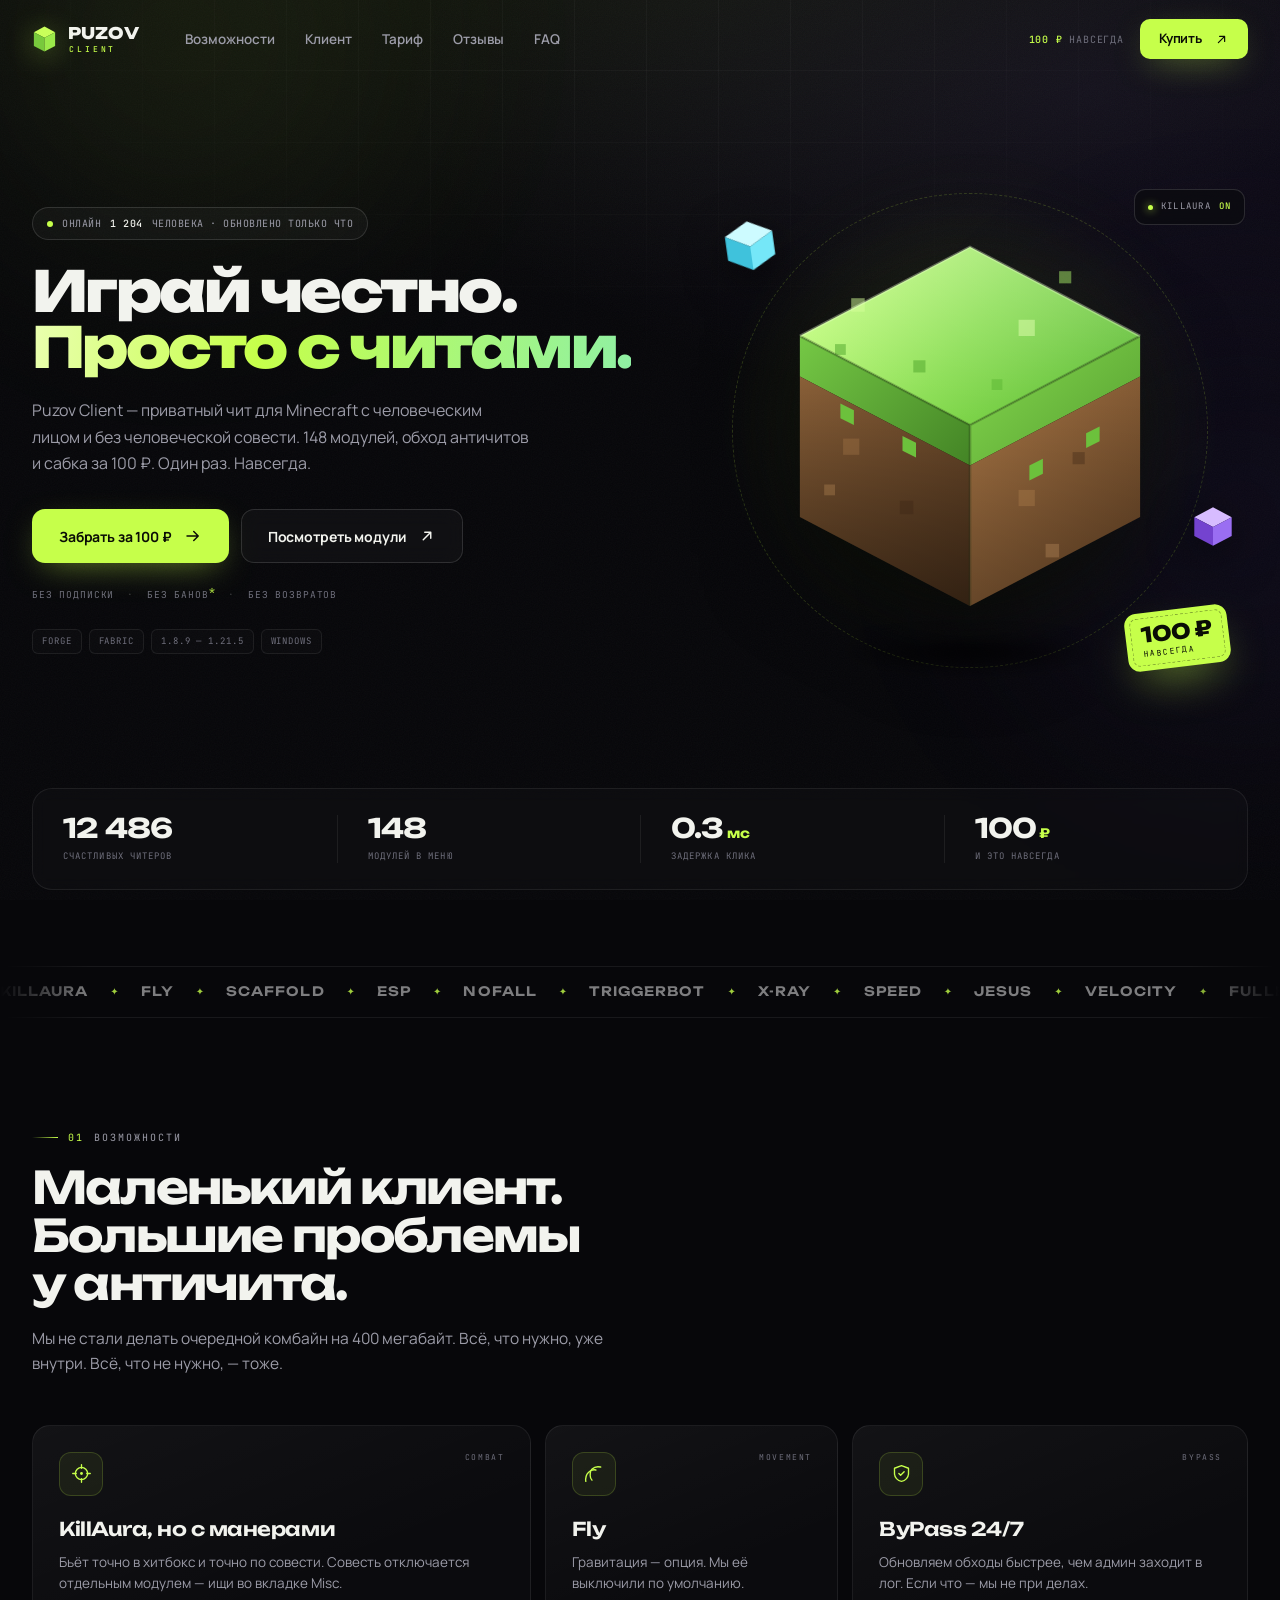
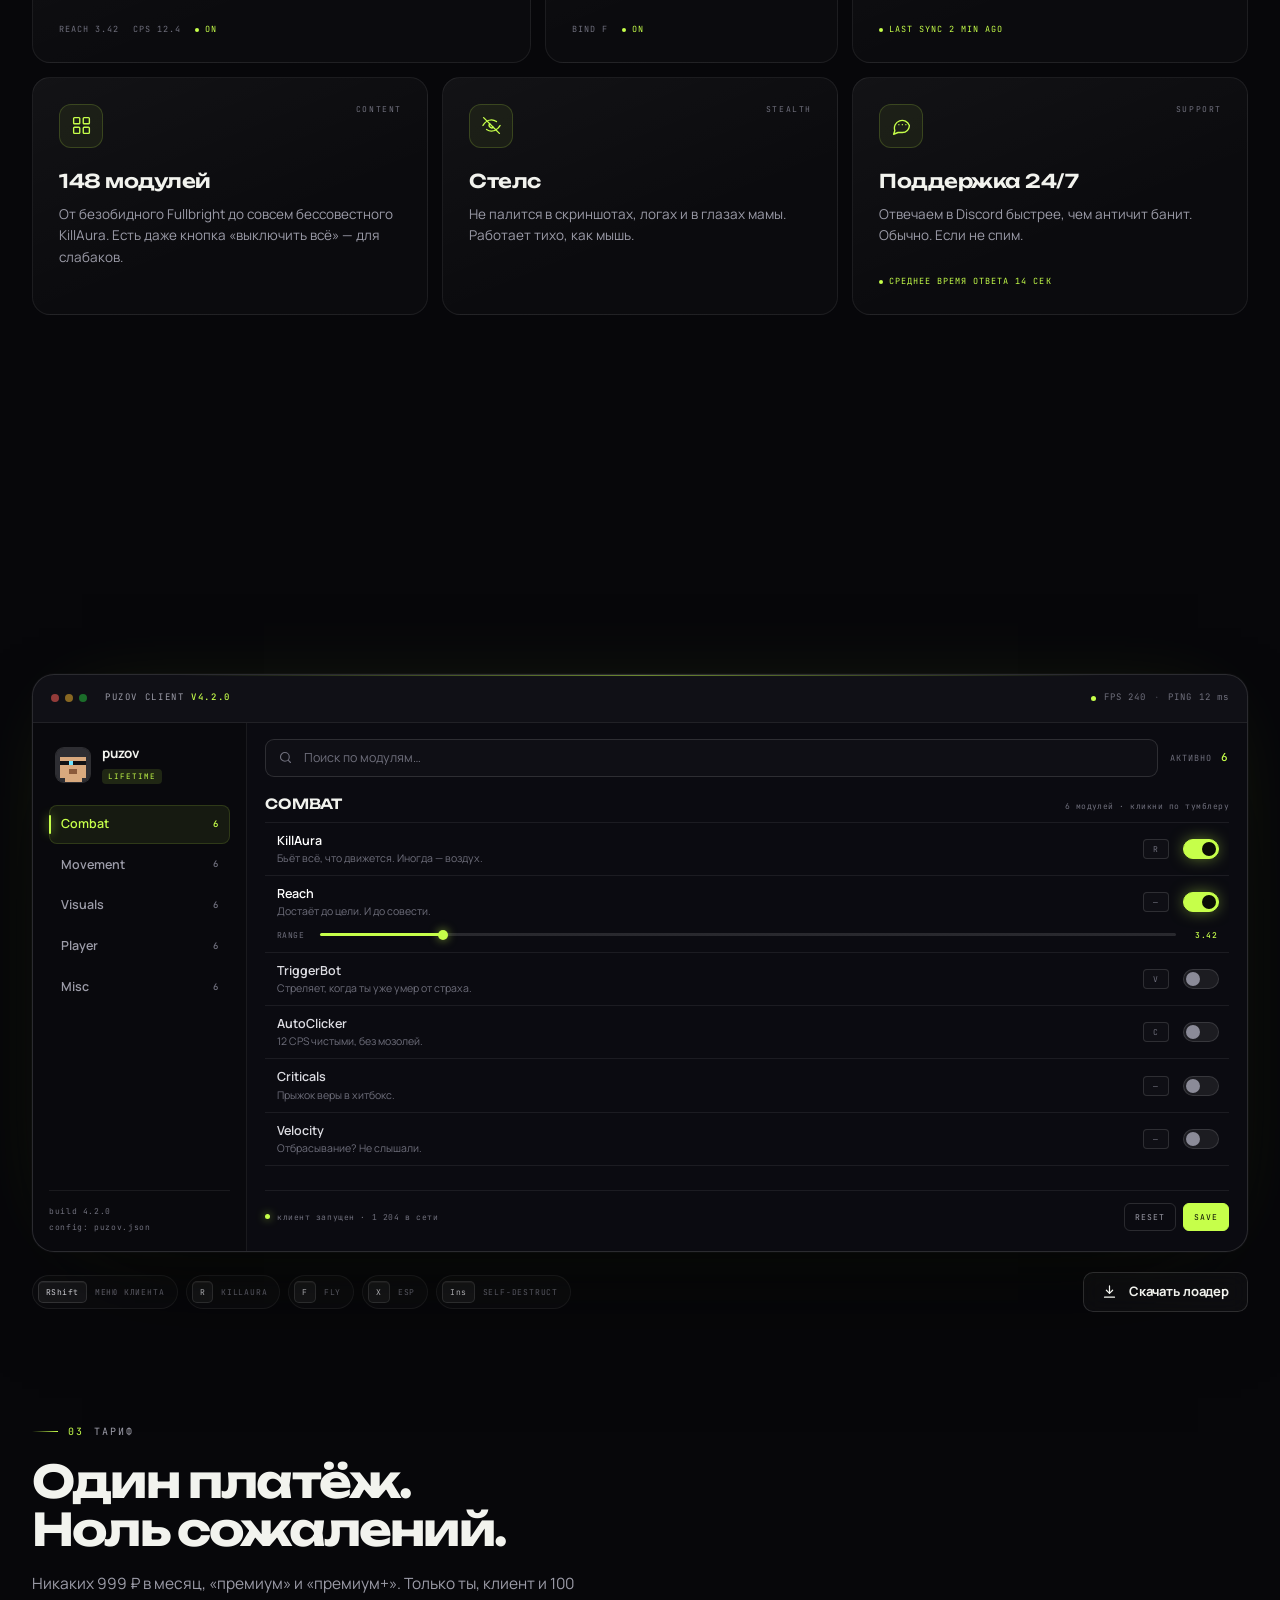
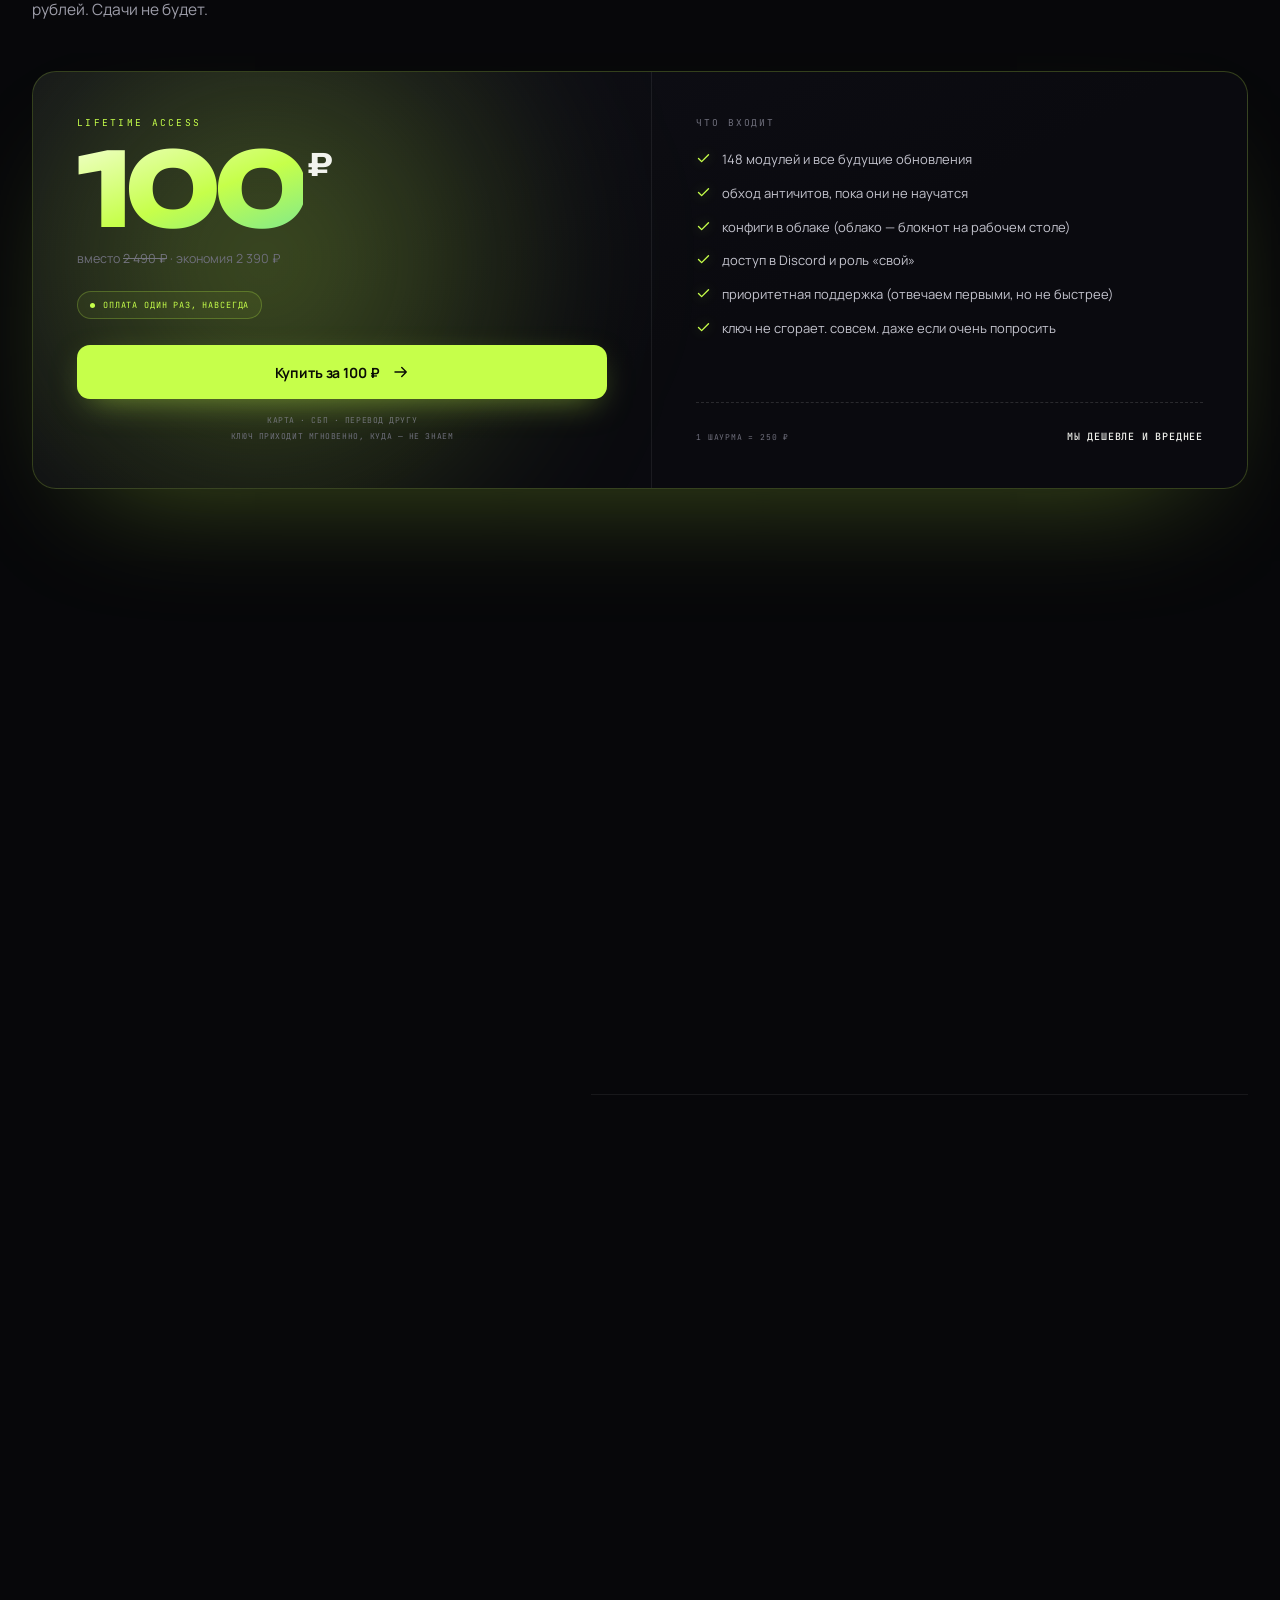
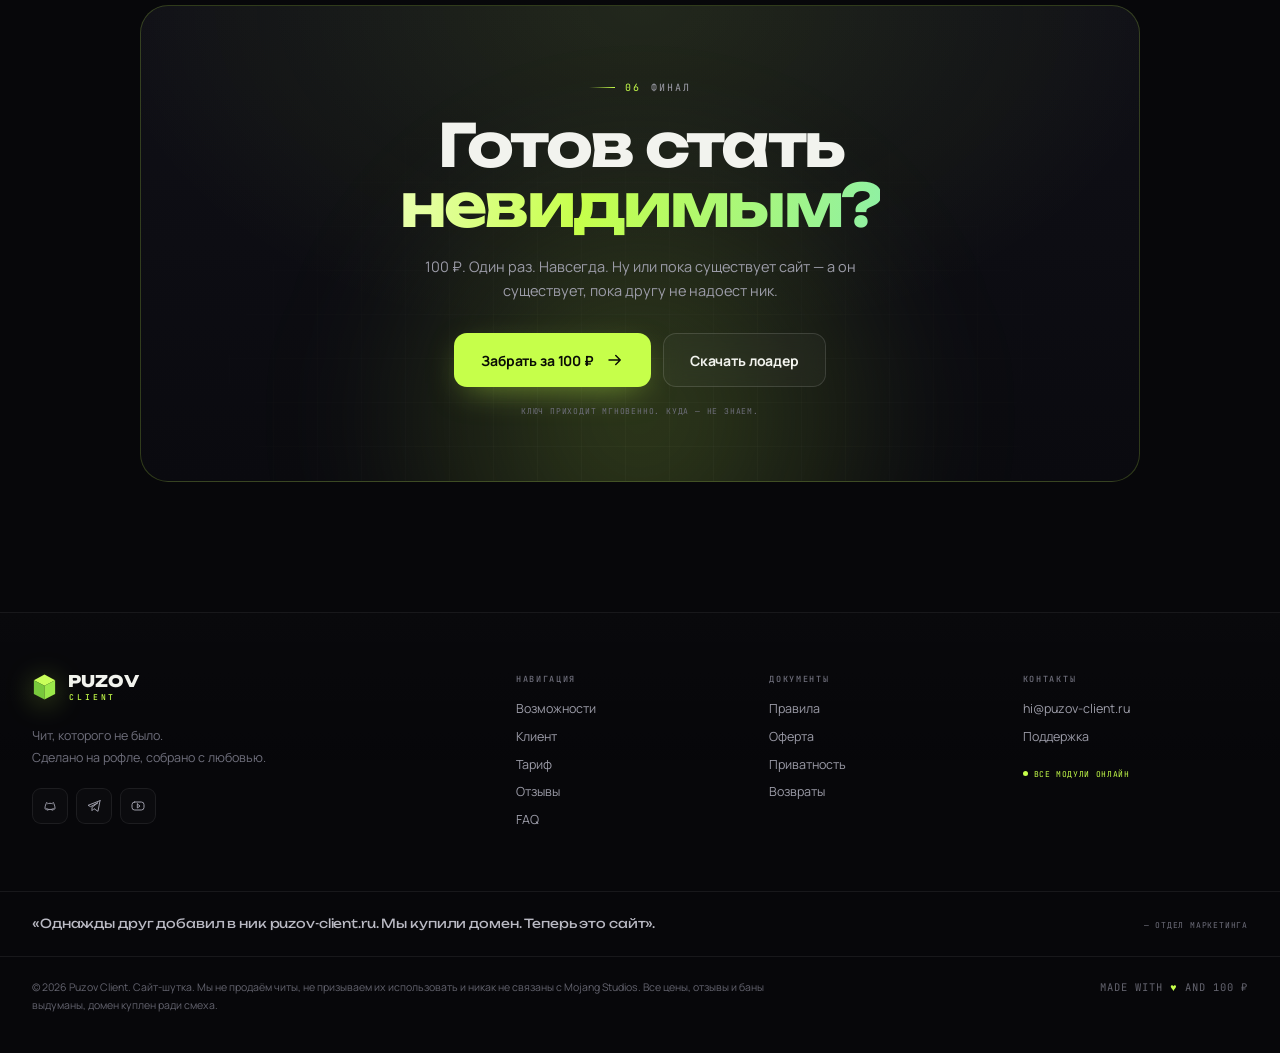
==== commit 350fe076: "-" ====
--- a/index.html
+++ b/index.html
@@ -1,254 +1,731 @@
-<!doctype html>
-<html lang="en">
-  <head>
-    <meta charset="UTF-8" />
-    <meta name="viewport" content="width=device-width, initial-scale=1.0" />
-    <title>minecrrrr.space — Redirect</title>
-
-    <link rel="icon" type="image/svg+xml" href="favicon.svg" />
-
-    <link rel="preconnect" href="https://fonts.googleapis.com" />
-    <link rel="preconnect" href="https://fonts.gstatic.com" crossorigin />
-    <link
-      href="https://fonts.googleapis.com/css2?family=Inter:wght@300;400;500;600;700&family=JetBrains+Mono:wght@400;500&display=swap"
-      rel="stylesheet"
-    />
-
-    <style>
-      :root {
-        --bg: #0a0a0f;
-        --bg-card: #1a1a24;
-        --text: #e8e8ec;
-        --text-muted: #8a8a9a;
-        --text-dim: #5a5a6a;
-        --accent: #c4a47c;
-        --accent-glow: rgba(196, 164, 124, 0.15);
-        --border: rgba(255, 255, 255, 0.06);
-        --border-hover: rgba(196, 164, 124, 0.3);
-        --radius: 16px;
-        --radius-sm: 10px;
-      }
-
-      * {
-        margin: 0;
-        padding: 0;
-        box-sizing: border-box;
-      }
-
-      body {
-        font-family:
-          "Inter",
-          -apple-system,
-          BlinkMacSystemFont,
-          sans-serif;
-        background: var(--bg);
-        color: var(--text);
-        min-height: 100vh;
-        display: flex;
-        align-items: center;
-        justify-content: center;
-        -webkit-font-smoothing: antialiased;
-        overflow: hidden;
-        position: relative;
-      }
-
-      /* Noise overlay */
-      body::before {
-        content: "";
-        position: fixed;
-        top: 0;
-        left: 0;
-        width: 100%;
-        height: 100%;
-        opacity: 0.03;
-        z-index: 1;
-        pointer-events: none;
-        background-image: url("data:image/svg+xml,%3Csvg viewBox='0 0 256 256' xmlns='http://www.w3.org/2000/svg'%3E%3Cfilter id='noise'%3E%3CfeTurbulence type='fractalNoise' baseFrequency='0.9' numOctaves='4' stitchTiles='stitch'/%3E%3C/filter%3E%3Crect width='100%25' height='100%25' filter='url(%23noise)'/%3E%3C/svg%3E");
-      }
-
-      /* Glow behind card */
-      .glow {
-        position: absolute;
-        width: 400px;
-        height: 400px;
-        background: radial-gradient(
-          circle,
-          var(--accent-glow) 0%,
-          transparent 70%
-        );
-        border-radius: 50%;
-        animation: pulse 4s ease-in-out infinite;
-        pointer-events: none;
-        z-index: 0;
-      }
-
-      @keyframes pulse {
-        0%,
-        100% {
-          opacity: 1;
-          transform: scale(1);
-        }
-        50% {
-          opacity: 0.6;
-          transform: scale(1.1);
-        }
-      }
-
-      @keyframes fadeUp {
-        from {
-          opacity: 0;
-          transform: translateY(20px);
-        }
-        to {
-          opacity: 1;
-          transform: translateY(0);
-        }
-      }
-
-      @keyframes spin {
-        to {
-          transform: rotate(360deg);
-        }
-      }
-
-      .card {
-        position: relative;
-        z-index: 2;
-        background: var(--bg-card);
-        border: 1px solid var(--border);
-        border-radius: var(--radius);
-        padding: 48px 40px;
-        text-align: center;
-        max-width: 420px;
-        width: 90%;
-        animation: fadeUp 0.6s ease forwards;
-      }
-
-      .logo {
-        font-family: "JetBrains Mono", monospace;
-        font-size: 1.1rem;
-        font-weight: 500;
-        color: var(--text);
-        margin-bottom: 32px;
-        letter-spacing: -0.5px;
-      }
-      .logo span {
-        color: var(--accent);
-      }
-
-      .spinner {
-        width: 32px;
-        height: 32px;
-        border: 2px solid var(--border);
-        border-top-color: var(--accent);
-        border-radius: 50%;
-        animation: spin 0.8s linear infinite;
-        margin: 0 auto 24px;
-      }
-
-      .title {
-        font-size: 1.25rem;
-        font-weight: 600;
-        margin-bottom: 8px;
-        letter-spacing: -0.5px;
-      }
-
-      .subtitle {
-        font-family: "JetBrains Mono", monospace;
-        font-size: 0.8rem;
-        color: var(--text-muted);
-        margin-bottom: 32px;
-      }
-
-      .divider {
-        height: 1px;
-        background: var(--border);
-        margin-bottom: 24px;
-      }
-
-      .lang-label {
-        font-size: 0.75rem;
-        color: var(--text-dim);
-        text-transform: uppercase;
-        letter-spacing: 2px;
-        margin-bottom: 16px;
-      }
-
-      .lang-buttons {
-        display: flex;
-        gap: 12px;
-        justify-content: center;
-      }
-
-      .lang-btn {
-        display: inline-flex;
-        align-items: center;
-        gap: 8px;
-        padding: 10px 24px;
-        border-radius: var(--radius-sm);
-        font-size: 0.9rem;
-        font-weight: 500;
-        text-decoration: none;
-        color: var(--text-muted);
-        background: transparent;
-        border: 1px solid var(--border);
-        cursor: pointer;
-        font-family: inherit;
-        transition: all 0.3s ease;
-      }
-      .lang-btn:hover {
-        border-color: var(--border-hover);
-        color: var(--text);
-        background: rgba(255, 255, 255, 0.02);
-        transform: translateY(-2px);
-      }
-      .lang-btn.primary {
-        border-color: var(--accent);
-        color: var(--accent);
-      }
-      .lang-btn.primary:hover {
-        background: rgba(196, 164, 124, 0.08);
-      }
-
-      .flag {
-        font-size: 1rem;
-      }
-    </style>
-
-    <script>
-      (function () {
-        var userLang = navigator.language || navigator.userLanguage;
-        if (userLang.toLowerCase().startsWith("ru")) {
-          window.location.replace("./ru/index.html");
-        } else {
-          window.location.replace("./en/index.html");
-        }
-      })();
-    </script>
-  </head>
-  <body>
-    <div class="glow"></div>
-
-    <div class="card">
-      <div class="logo">minecrrrr<span>.space</span></div>
-
-      <div class="spinner"></div>
-
-      <h1 class="title">Redirecting...</h1>
-      <p class="subtitle">Detecting your language preference</p>
-
-      <div class="divider"></div>
-
-      <p class="lang-label">Or choose manually</p>
-
-      <div class="lang-buttons">
-        <a href="./en/index.html" class="lang-btn">
-          <span class="flag">🇺🇸</span> English
+<!DOCTYPE html>
+<html lang="ru" class="no-js">
+<head>
+  <meta charset="utf-8">
+  <meta name="viewport" content="width=device-width, initial-scale=1">
+  <title>Puzov Client — приватный чит для Minecraft. 100 ₽ навсегда</title>
+  <meta name="description" content="Puzov Client — шуточный приватный чит для Minecraft: 148 модулей, обход античитов и сабка за 100 ₽ навсегда. Сайт-рофл, ничего не продаём.">
+  <meta name="theme-color" content="#07070a">
+  <meta property="og:type" content="website">
+  <meta property="og:url" content="https://puzov-client.ru/">
+  <meta property="og:site_name" content="Puzov Client">
+  <meta property="og:title" content="Puzov Client — играй честно. Просто с читами.">
+  <meta property="og:description" content="148 модулей, обход античитов и сабка за 100 ₽ навсегда. Сайт-шутка, но выглядит дорого.">
+  <meta property="og:image" content="https://puzov-client.ru/assets/og.png">
+  <meta property="og:image:width" content="1200">
+  <meta property="og:image:height" content="630">
+  <meta property="og:image:alt" content="Puzov Client — играй честно, просто с читами. 100 ₽ навсегда.">
+  <meta property="og:locale" content="ru_RU">
+  <meta name="twitter:card" content="summary_large_image">
+  <meta name="twitter:title" content="Puzov Client — приватный чит для Minecraft">
+  <meta name="twitter:description" content="148 модулей, обход античитов и сабка за 100 ₽ навсегда. Сайт-шутка.">
+  <meta name="twitter:image" content="https://puzov-client.ru/assets/og.png">
+  <link rel="canonical" href="https://puzov-client.ru/">
+  <link rel="icon" href="assets/favicon.svg" type="image/svg+xml">
+  <link rel="preconnect" href="https://fonts.googleapis.com">
+  <link rel="preconnect" href="https://fonts.gstatic.com" crossorigin>
+  <link href="https://fonts.googleapis.com/css2?family=Unbounded:wght@400;500;600;700;800&family=Manrope:wght@400;500;600;700;800&family=JetBrains+Mono:wght@400;500;700&display=swap" rel="stylesheet">
+  <link rel="stylesheet" href="assets/css/style.css">
+  <script>document.documentElement.classList.remove('no-js');</script>
+</head>
+<body id="top">
+
+  <!-- фоновые слои -->
+  <div class="bg" aria-hidden="true">
+    <div class="bg__grid"></div>
+    <div class="bg__blob bg__blob--lime"></div>
+    <div class="bg__blob bg__blob--violet"></div>
+    <div class="bg__noise"></div>
+  </div>
+  <div class="cursor-glow" id="cursorGlow" aria-hidden="true"></div>
+  <div class="scroll-progress" id="scrollProgress" aria-hidden="true"></div>
+
+  <header class="header" id="header">
+    <div class="header__inner">
+      <a class="logo" href="#top" aria-label="Puzov Client — в начало">
+        <svg class="logo__mark" viewBox="0 0 40 44" aria-hidden="true">
+          <polygon points="20,2 37,11 20,20 3,11" fill="#c9ff5a"/>
+          <polygon points="3,11 20,20 20,42 3,33" fill="#78c93c"/>
+          <polygon points="20,20 37,11 37,33 20,42" fill="#9be94a"/>
+        </svg>
+        <span class="logo__text">PUZOV<em>CLIENT</em></span>
+      </a>
+
+      <nav class="nav" aria-label="Основная навигация">
+        <a href="#features">Возможности</a>
+        <a href="#client">Клиент</a>
+        <a href="#pricing">Тариф</a>
+        <a href="#reviews">Отзывы</a>
+        <a href="#faq">FAQ</a>
+      </nav>
+
+      <div class="header__actions">
+        <span class="header__price"><b>100 ₽</b> навсегда</span>
+        <button class="btn btn--primary btn--sm" type="button" data-open-pay>
+          Купить
+          <svg viewBox="0 0 24 24" aria-hidden="true"><path d="M7 17 17 7M9 7h8v8"/></svg>
+        </button>
+        <button class="burger" id="burger" type="button" aria-label="Открыть меню" aria-expanded="false" aria-controls="mobileMenu">
+          <span></span><span></span>
+        </button>
+      </div>
+    </div>
+
+    <div class="mobile-menu" id="mobileMenu" aria-hidden="true">
+      <nav aria-label="Мобильная навигация">
+        <a href="#features"><span>01</span>Возможности</a>
+        <a href="#client"><span>02</span>Клиент</a>
+        <a href="#pricing"><span>03</span>Тариф</a>
+        <a href="#reviews"><span>04</span>Отзывы</a>
+        <a href="#faq"><span>05</span>FAQ</a>
+      </nav>
+      <button class="btn btn--primary btn--full" type="button" data-open-pay>Забрать за 100 ₽</button>
+      <p class="mobile-menu__note">без подписки · без банов* · без возвратов</p>
+    </div>
+  </header>
+
+  <main>
+
+    <!-- ================= HERO ================= -->
+    <section class="hero" id="hero">
+      <div class="hero__inner">
+        <div class="hero__copy">
+          <div class="badge reveal">
+            <span class="badge__dot"></span>
+            онлайн <b>1 204</b> человека · обновлено только что
+          </div>
+
+          <h1 class="hero__title reveal">
+            Играй честно.<br>
+            <span class="grad">Просто <br class="br-mobile">с читами.</span>
+          </h1>
+
+          <p class="hero__lead reveal">
+            Puzov Client — приватный чит для Minecraft с человеческим лицом
+            и без человеческой совести. 148 модулей, обход античитов
+            и сабка за 100 ₽. Один раз. Навсегда.
+          </p>
+
+          <div class="hero__actions reveal">
+            <button class="btn btn--primary" type="button" data-open-pay>
+              Забрать за 100 ₽
+              <svg viewBox="0 0 24 24" aria-hidden="true"><path d="M4 12h15M13 6l6 6-6 6"/></svg>
+            </button>
+            <a class="btn btn--ghost" href="#client">
+              Посмотреть модули
+              <svg viewBox="0 0 24 24" aria-hidden="true"><path d="M7 17 17 7M9 7h8v8"/></svg>
+            </a>
+          </div>
+
+          <p class="hero__micro reveal">
+            без подписки <i>·</i> без банов<sup>*</sup> <i>·</i> без возвратов
+          </p>
+
+          <div class="hero__platforms reveal">
+            <span>Forge</span><span>Fabric</span><span>1.8.9 — 1.21.5</span><span>Windows</span>
+          </div>
+        </div>
+
+        <div class="hero__visual reveal" data-tilt>
+          <div class="scene">
+            <div class="scene__glow"></div>
+            <div class="scene__ring"></div>
+
+            <svg class="block" viewBox="0 0 320 340" role="img" aria-label="Изометрический блок травы">
+              <defs>
+                <linearGradient id="gTop" x1="70" y1="30" x2="250" y2="170" gradientUnits="userSpaceOnUse">
+                  <stop stop-color="#c4ff7c"/><stop offset=".5" stop-color="#8ade52"/><stop offset="1" stop-color="#5cbb32"/>
+                </linearGradient>
+                <linearGradient id="gLeft" x1="34" y1="100" x2="160" y2="220" gradientUnits="userSpaceOnUse">
+                  <stop stop-color="#75c845"/><stop offset="1" stop-color="#3e7d22"/>
+                </linearGradient>
+                <linearGradient id="gRight" x1="160" y1="100" x2="286" y2="240" gradientUnits="userSpaceOnUse">
+                  <stop stop-color="#86d94f"/><stop offset="1" stop-color="#4a9229"/>
+                </linearGradient>
+                <linearGradient id="dLeft" x1="34" y1="130" x2="160" y2="300" gradientUnits="userSpaceOnUse">
+                  <stop stop-color="#8a6038"/><stop offset="1" stop-color="#4c321c"/>
+                </linearGradient>
+                <linearGradient id="dRight" x1="160" y1="196" x2="286" y2="300" gradientUnits="userSpaceOnUse">
+                  <stop stop-color="#9b6c3f"/><stop offset="1" stop-color="#5c3d22"/>
+                </linearGradient>
+                <linearGradient id="topShine" x1="160" y1="34" x2="160" y2="166" gradientUnits="userSpaceOnUse">
+                  <stop stop-color="#fff" stop-opacity=".22"/><stop offset="1" stop-color="#fff" stop-opacity="0"/>
+                </linearGradient>
+                <linearGradient id="sideShade" x1="0" y1="0" x2="0" y2="1">
+                  <stop stop-color="#000" stop-opacity="0"/><stop offset="1" stop-color="#000" stop-opacity=".35"/>
+                </linearGradient>
+              </defs>
+
+              <!-- верхняя грань -->
+              <polygon points="160,34 286,100 160,166 34,100" fill="url(#gTop)"/>
+              <polygon points="160,34 286,100 160,166 34,100" fill="url(#topShine)"/>
+
+              <!-- боковые грани: трава -->
+              <polygon points="34,100 160,166 160,196 34,130" fill="url(#gLeft)"/>
+              <polygon points="160,166 286,100 286,130 160,196" fill="url(#gRight)"/>
+
+              <!-- боковые грани: земля -->
+              <polygon points="34,130 160,196 160,300 34,234" fill="url(#dLeft)"/>
+              <polygon points="160,196 286,130 286,234 160,300" fill="url(#dRight)"/>
+              <polygon points="34,130 160,196 160,300 34,234" fill="url(#sideShade)"/>
+              <polygon points="160,196 286,130 286,234 160,300" fill="url(#sideShade)" opacity=".6"/>
+
+              <!-- пиксельные вкрапления на траве -->
+              <g opacity=".5">
+                <rect x="72" y="72" width="10" height="10" fill="#d6ff9a"/>
+                <rect x="196" y="88" width="12" height="12" fill="#e2ffb0"/>
+                <rect x="118" y="118" width="9" height="9" fill="#4ea52b"/>
+                <rect x="226" y="52" width="9" height="9" fill="#a9ef6b"/>
+                <rect x="60" y="106" width="8" height="8" fill="#4ea52b"/>
+                <rect x="176" y="132" width="8" height="8" fill="#5cb734"/>
+              </g>
+
+              <!-- пиксельные вкрапления на земле -->
+              <g opacity=".35">
+                <rect x="66" y="176" width="12" height="12" fill="#a97a4a"/>
+                <rect x="108" y="222" width="10" height="10" fill="#3a2414"/>
+                <rect x="52" y="210" width="8" height="8" fill="#b98a58"/>
+                <rect x="196" y="214" width="12" height="12" fill="#b3834f"/>
+                <rect x="236" y="186" width="9" height="9" fill="#3a2414"/>
+                <rect x="216" y="254" width="10" height="10" fill="#c09060"/>
+              </g>
+
+              <!-- травяные «языки» на стыке -->
+              <g fill="#6cc13c">
+                <polygon points="64,150 74,155 74,166 64,161"/>
+                <polygon points="110,174 120,179 120,190 110,185"/>
+                <polygon points="204,196 214,191 214,202 204,207"/>
+                <polygon points="246,172 256,167 256,178 246,183"/>
+              </g>
+
+              <!-- рёбра -->
+              <g fill="none" stroke="#1d2b12" stroke-opacity=".28" stroke-width="2">
+                <path d="M34 100 160 166 286 100M160 166v134"/>
+              </g>
+              <path d="M34 100 160 34 286 100" fill="none" stroke="#eaffd0" stroke-opacity=".35" stroke-width="2"/>
+            </svg>
+
+            <div class="cube cube--diamond" aria-hidden="true">
+              <svg viewBox="0 0 80 80">
+                <polygon class="f-top" points="40,6 74,24 40,42 6,24"/>
+                <polygon class="f-left" points="6,24 40,42 40,76 6,58"/>
+                <polygon class="f-right" points="40,42 74,24 74,58 40,76"/>
+              </svg>
+            </div>
+
+            <div class="cube cube--violet" aria-hidden="true">
+              <svg viewBox="0 0 80 80">
+                <polygon class="f-top" points="40,6 74,24 40,42 6,24"/>
+                <polygon class="f-left" points="6,24 40,42 40,76 6,58"/>
+                <polygon class="f-right" points="40,42 74,24 74,58 40,76"/>
+              </svg>
+            </div>
+
+            <div class="scene__chip">
+              <span class="scene__pulse"></span>
+              KILLAURA <b>ON</b>
+            </div>
+
+            <div class="scene__sticker">
+              <b>100 ₽</b>
+              <span>навсегда</span>
+            </div>
+
+            <div class="scene__floor"></div>
+          </div>
+        </div>
+      </div>
+
+      <div class="stats reveal">
+        <div class="stats__item">
+          <b>12 486</b>
+          <span>счастливых читеров</span>
+        </div>
+        <div class="stats__item">
+          <b>148</b>
+          <span>модулей в меню</span>
+        </div>
+        <div class="stats__item">
+          <b>0.3<small>мс</small></b>
+          <span>задержка клика</span>
+        </div>
+        <div class="stats__item">
+          <b>100<small>₽</small></b>
+          <span>и это навсегда</span>
+        </div>
+      </div>
+    </section>
+
+    <!-- ================= TICKER ================= -->
+    <div class="ticker" aria-hidden="true">
+      <div class="ticker__track">
+        <span>KILLAURA</span><i>✦</i><span>FLY</span><i>✦</i><span>SCAFFOLD</span><i>✦</i><span>ESP</span><i>✦</i><span>NOFALL</span><i>✦</i><span>TRIGGERBOT</span><i>✦</i><span>X-RAY</span><i>✦</i><span>SPEED</span><i>✦</i><span>JESUS</span><i>✦</i><span>VELOCITY</span><i>✦</i><span>FULLBRIGHT</span><i>✦</i><span>ANTI-AFK</span><i>✦</i>
+        <span>KILLAURA</span><i>✦</i><span>FLY</span><i>✦</i><span>SCAFFOLD</span><i>✦</i><span>ESP</span><i>✦</i><span>NOFALL</span><i>✦</i><span>TRIGGERBOT</span><i>✦</i><span>X-RAY</span><i>✦</i><span>SPEED</span><i>✦</i><span>JESUS</span><i>✦</i><span>VELOCITY</span><i>✦</i><span>FULLBRIGHT</span><i>✦</i><span>ANTI-AFK</span><i>✦</i>
+      </div>
+    </div>
+
+    <!-- ================= FEATURES ================= -->
+    <section class="section" id="features">
+      <div class="section__head reveal">
+        <div class="section__eyebrow"><span>01</span> возможности</div>
+        <h2 class="section__title">Маленький клиент.<br>Большие проблемы<br>у античита.</h2>
+        <p class="section__lead">Мы не стали делать очередной комбайн на 400 мегабайт.
+          Всё, что нужно, уже внутри. Всё, что не нужно, — тоже.</p>
+      </div>
+
+      <div class="bento">
+        <article class="card card--wide reveal">
+          <div class="card__tag">combat</div>
+          <div class="card__icon">
+            <svg viewBox="0 0 24 24" aria-hidden="true"><circle cx="12" cy="12" r="7"/><path d="M12 2v4M12 18v4M2 12h4M18 12h4"/><circle cx="12" cy="12" r="1.6" fill="currentColor" stroke="none"/></svg>
+          </div>
+          <h3>KillAura, но с манерами</h3>
+          <p>Бьёт точно в хитбокс и точно по совести. Совесть отключается отдельным модулем — ищи во вкладке Misc.</p>
+          <div class="card__meta"><span>reach 3.42</span><span>cps 12.4</span><span class="ok">on</span></div>
+        </article>
+
+        <article class="card card--narrow reveal">
+          <div class="card__tag">movement</div>
+          <div class="card__icon">
+            <svg viewBox="0 0 24 24" aria-hidden="true"><path d="M20.2 4.6c-3.4-.7-7.2-.3-9.8 2.3-1.6 1.6-2.3 3.9-2.1 6.1-.3 2.6.4 5.1 2 6.6"/><path d="M3.2 21c-.6-3.7.4-7.7 3.2-10.4C8.9 8 12 7.4 14.7 8"/></svg>
+          </div>
+          <h3>Fly</h3>
+          <p>Гравитация — опция. Мы её выключили по умолчанию.</p>
+          <div class="card__meta"><span>bind F</span><span class="ok">on</span></div>
+        </article>
+
+        <article class="card reveal">
+          <div class="card__tag">bypass</div>
+          <div class="card__icon">
+            <svg viewBox="0 0 24 24" aria-hidden="true"><path d="M12 3 4 6v6c0 4.4 3.4 8.2 8 9 4.6-.8 8-4.6 8-9V6l-8-3Z"/><path d="m9 12 2 2 4-4"/></svg>
+          </div>
+          <h3>ByPass 24/7</h3>
+          <p>Обновляем обходы быстрее, чем админ заходит в лог. Если что — мы не при делах.</p>
+          <div class="card__meta"><span class="ok">last sync 2 min ago</span></div>
+        </article>
+
+        <article class="card reveal">
+          <div class="card__tag">content</div>
+          <div class="card__icon">
+            <svg viewBox="0 0 24 24" aria-hidden="true"><rect x="3" y="3" width="7" height="7" rx="1"/><rect x="14" y="3" width="7" height="7" rx="1"/><rect x="3" y="14" width="7" height="7" rx="1"/><rect x="14" y="14" width="7" height="7" rx="1"/></svg>
+          </div>
+          <h3>148 модулей</h3>
+          <p>От безобидного Fullbright до совсем бессовестного KillAura. Есть даже кнопка «выключить всё» — для слабаков.</p>
+        </article>
+
+        <article class="card reveal">
+          <div class="card__tag">stealth</div>
+          <div class="card__icon">
+            <svg viewBox="0 0 24 24" aria-hidden="true"><path d="M2.2 12S5.7 5.5 12 5.5c2.2 0 4.1.8 5.6 1.9M21.8 12s-3.5 6.5-9.8 6.5c-2.2 0-4.1-.8-5.6-1.9"/><path d="m3 3 18 18"/><path d="M9.9 9.9a3 3 0 0 0 4.2 4.2"/></svg>
+          </div>
+          <h3>Стелс</h3>
+          <p>Не палится в скриншотах, логах и в глазах мамы. Работает тихо, как мышь.</p>
+        </article>
+
+        <article class="card reveal">
+          <div class="card__tag">support</div>
+          <div class="card__icon">
+            <svg viewBox="0 0 24 24" aria-hidden="true"><path d="M21 12a8 8 0 0 1-8 8H8l-5 2 1.4-4.2A8 8 0 1 1 21 12Z"/><path d="M9 11h.01M13 11h.01M17 11h.01"/></svg>
+          </div>
+          <h3>Поддержка 24/7</h3>
+          <p>Отвечаем в Discord быстрее, чем античит банит. Обычно. Если не спим.</p>
+          <div class="card__meta"><span class="ok">среднее время ответа 14 сек</span></div>
+        </article>
+      </div>
+    </section>
+
+    <!-- ================= CLIENT ================= -->
+    <section class="section section--client" id="client">
+      <div class="section__head reveal">
+        <div class="section__eyebrow"><span>02</span> клиент</div>
+        <h2 class="section__title">Выглядит дорого.<br>Стоит 100 ₽.</h2>
+        <p class="section__lead">Тёмная тема, поиск по модулям, бинды и слайдеры.
+          Всё как у взрослых, только за сто рублей. Покликай — оно живое.</p>
+      </div>
+
+      <div class="client reveal" id="clientWindow">
+        <div class="client__bar">
+          <div class="client__dots" aria-hidden="true"><span></span><span></span><span></span></div>
+          <div class="client__title">PUZOV CLIENT <b>v4.2.0</b></div>
+          <div class="client__stat"><span class="client__live"></span>FPS 240 <i>·</i> PING 12 ms</div>
+        </div>
+
+        <div class="client__body">
+          <aside class="client__side">
+            <div class="client__profile">
+              <canvas class="avatar" width="64" height="64" data-avatar="glasses" aria-hidden="true"></canvas>
+              <div>
+                <b>puzov</b>
+                <span class="client__rank">LIFETIME</span>
+              </div>
+            </div>
+
+            <div class="client__tabs" id="moduleTabs" role="tablist" aria-label="Категории модулей">
+              <button class="client__tab is-active" type="button" role="tab" id="tab-combat" aria-selected="true" aria-controls="moduleList" data-cat="combat">Combat <i>6</i></button>
+              <button class="client__tab" type="button" role="tab" id="tab-movement" aria-selected="false" aria-controls="moduleList" data-cat="movement">Movement <i>6</i></button>
+              <button class="client__tab" type="button" role="tab" id="tab-visuals" aria-selected="false" aria-controls="moduleList" data-cat="visuals">Visuals <i>6</i></button>
+              <button class="client__tab" type="button" role="tab" id="tab-player" aria-selected="false" aria-controls="moduleList" data-cat="player">Player <i>6</i></button>
+              <button class="client__tab" type="button" role="tab" id="tab-misc" aria-selected="false" aria-controls="moduleList" data-cat="misc">Misc <i>6</i></button>
+            </div>
+
+            <div class="client__side-foot">
+              <span>build 4.2.0</span>
+              <span>config: puzov.json</span>
+            </div>
+          </aside>
+
+          <div class="client__main">
+            <div class="client__toolbar">
+              <label class="client__search">
+                <svg viewBox="0 0 24 24" aria-hidden="true"><circle cx="11" cy="11" r="7"/><path d="m20 20-3.5-3.5"/></svg>
+                <input type="search" id="moduleSearch" placeholder="Поиск по модулям…" autocomplete="off" spellcheck="false">
+              </label>
+              <div class="client__active">Активно <b id="activeCount">4</b></div>
+            </div>
+
+            <div class="client__head">
+              <h3 id="categoryTitle">Combat</h3>
+              <span id="categoryHint">6 модулей · кликни по тумблеру</span>
+            </div>
+
+            <div class="client__list" id="moduleList" role="tabpanel" aria-labelledby="tab-combat">
+              <noscript><div class="client__empty">включи JavaScript, чтобы покликать модули</div></noscript>
+            </div>
+
+            <div class="client__foot">
+              <span><i class="dot dot--lime"></i> клиент запущен · 1 204 в сети</span>
+              <div class="client__foot-actions">
+                <button class="client__btn" type="button" data-toast="Настройки сброшены. Как и твои планы на вечер.">RESET</button>
+                <button class="client__btn client__btn--accent" type="button" data-toast="Конфиг puzov.json сохранён. Красиво.">SAVE</button>
+              </div>
+            </div>
+          </div>
+        </div>
+      </div>
+
+      <div class="hotkeys reveal">
+        <div class="hotkey"><kbd>RShift</kbd><span>меню клиента</span></div>
+        <div class="hotkey"><kbd>R</kbd><span>KillAura</span></div>
+        <div class="hotkey"><kbd>F</kbd><span>Fly</span></div>
+        <div class="hotkey"><kbd>X</kbd><span>ESP</span></div>
+        <div class="hotkey"><kbd>Ins</kbd><span>self-destruct</span></div>
+        <button class="btn btn--ghost btn--sm hotkeys__download" type="button" data-toast="Лоадер скачивается… шутка. Файла нет, но спасибо, что поверил.">
+          <svg viewBox="0 0 24 24" aria-hidden="true"><path d="M12 3v12M7 10l5 5 5-5M4 21h16"/></svg>
+          Скачать лоадер
+        </button>
+      </div>
+    </section>
+
+    <!-- ================= PRICING ================= -->
+    <section class="section section--pricing" id="pricing">
+      <div class="section__head reveal">
+        <div class="section__eyebrow"><span>03</span> тариф</div>
+        <h2 class="section__title">Один платёж.<br>Ноль сожалений.</h2>
+        <p class="section__lead">Никаких 999 ₽ в месяц, «премиум» и «премиум+».
+          Только ты, клиент и 100 рублей. Сдачи не будет.</p>
+      </div>
+
+      <div class="price reveal">
+        <div class="price__glow" aria-hidden="true"></div>
+        <div class="price__left">
+          <div class="price__label">lifetime access</div>
+          <div class="price__value"><span>100</span><i>₽</i></div>
+          <div class="price__old">вместо <s>2 490 ₽</s> · экономия 2 390 ₽</div>
+          <div class="price__badge"><span class="price__badge-dot"></span>оплата один раз, навсегда</div>
+          <button class="btn btn--primary btn--full" type="button" data-open-pay>
+            Купить за 100 ₽
+            <svg viewBox="0 0 24 24" aria-hidden="true"><path d="M4 12h15M13 6l6 6-6 6"/></svg>
+          </button>
+          <p class="price__note">карта · СБП · перевод другу<br>ключ приходит мгновенно, куда — не знаем</p>
+        </div>
+
+        <div class="price__right">
+          <div class="price__right-head">что входит</div>
+          <ul class="price__list">
+            <li><svg viewBox="0 0 24 24" aria-hidden="true"><path d="m4 12 5 5L20 6"/></svg>148 модулей и все будущие обновления</li>
+            <li><svg viewBox="0 0 24 24" aria-hidden="true"><path d="m4 12 5 5L20 6"/></svg>обход античитов, пока они не научатся</li>
+            <li><svg viewBox="0 0 24 24" aria-hidden="true"><path d="m4 12 5 5L20 6"/></svg>конфиги в облаке (облако — блокнот на рабочем столе)</li>
+            <li><svg viewBox="0 0 24 24" aria-hidden="true"><path d="m4 12 5 5L20 6"/></svg>доступ в Discord и роль «свой»</li>
+            <li><svg viewBox="0 0 24 24" aria-hidden="true"><path d="m4 12 5 5L20 6"/></svg>приоритетная поддержка (отвечаем первыми, но не быстрее)</li>
+            <li><svg viewBox="0 0 24 24" aria-hidden="true"><path d="m4 12 5 5L20 6"/></svg>ключ не сгорает. совсем. даже если очень попросить</li>
+          </ul>
+          <div class="price__compare">
+            <span>1 шаурма = 250 ₽</span>
+            <b>мы дешевле и вреднее</b>
+          </div>
+        </div>
+      </div>
+    </section>
+
+    <!-- ================= REVIEWS ================= -->
+    <section class="section" id="reviews">
+      <div class="section__head reveal">
+        <div class="section__eyebrow"><span>04</span> отзывы</div>
+        <h2 class="section__title">Нам доверяют. Зря.</h2>
+        <div class="rating">
+          <div class="rating__stars" aria-hidden="true">
+            <svg viewBox="0 0 24 24"><path d="m12 3 2.7 5.6 6.1.9-4.4 4.3 1 6.1L12 17l-5.4 2.9 1-6.1L3.2 9.5l6.1-.9Z"/></svg>
+            <svg viewBox="0 0 24 24"><path d="m12 3 2.7 5.6 6.1.9-4.4 4.3 1 6.1L12 17l-5.4 2.9 1-6.1L3.2 9.5l6.1-.9Z"/></svg>
+            <svg viewBox="0 0 24 24"><path d="m12 3 2.7 5.6 6.1.9-4.4 4.3 1 6.1L12 17l-5.4 2.9 1-6.1L3.2 9.5l6.1-.9Z"/></svg>
+            <svg viewBox="0 0 24 24"><path d="m12 3 2.7 5.6 6.1.9-4.4 4.3 1 6.1L12 17l-5.4 2.9 1-6.1L3.2 9.5l6.1-.9Z"/></svg>
+            <svg viewBox="0 0 24 24"><path d="m12 3 2.7 5.6 6.1.9-4.4 4.3 1 6.1L12 17l-5.4 2.9 1-6.1L3.2 9.5l6.1-.9Z"/></svg>
+          </div>
+          <p><b>4.9</b> из 5 · 2 148 отзывов · 1 из них настоящий</p>
+        </div>
+      </div>
+
+      <div class="reviews">
+        <article class="review reveal">
+          <div class="review__head">
+            <canvas class="avatar" width="64" height="64" data-avatar="steve" aria-hidden="true"></canvas>
+            <div><b>Kirill_228</b><span>купил сабку · забанен</span></div>
+            <div class="review__stars" aria-label="5 из 5">
+              <svg viewBox="0 0 24 24"><path d="m12 3 2.7 5.6 6.1.9-4.4 4.3 1 6.1L12 17l-5.4 2.9 1-6.1L3.2 9.5l6.1-.9Z"/></svg>
+              <svg viewBox="0 0 24 24"><path d="m12 3 2.7 5.6 6.1.9-4.4 4.3 1 6.1L12 17l-5.4 2.9 1-6.1L3.2 9.5l6.1-.9Z"/></svg>
+              <svg viewBox="0 0 24 24"><path d="m12 3 2.7 5.6 6.1.9-4.4 4.3 1 6.1L12 17l-5.4 2.9 1-6.1L3.2 9.5l6.1-.9Z"/></svg>
+              <svg viewBox="0 0 24 24"><path d="m12 3 2.7 5.6 6.1.9-4.4 4.3 1 6.1L12 17l-5.4 2.9 1-6.1L3.2 9.5l6.1-.9Z"/></svg>
+              <svg viewBox="0 0 24 24"><path d="m12 3 2.7 5.6 6.1.9-4.4 4.3 1 6.1L12 17l-5.4 2.9 1-6.1L3.2 9.5l6.1-.9Z"/></svg>
+            </div>
+          </div>
+          <p>«Купил сабку за 100 ₽, зашёл на сервер, получил бан через 40 секунд. Написал в поддержку — ответили „так и задумано“. Лучшие сто рублей в жизни».</p>
+          <div class="review__tag">проверенный бан</div>
+        </article>
+
+        <article class="review reveal">
+          <div class="review__head">
+            <canvas class="avatar" width="64" height="64" data-avatar="cap" aria-hidden="true"></canvas>
+            <div><b>_Notch_</b><span>играет с 2011</span></div>
+            <div class="review__stars" aria-label="5 из 5">
+              <svg viewBox="0 0 24 24"><path d="m12 3 2.7 5.6 6.1.9-4.4 4.3 1 6.1L12 17l-5.4 2.9 1-6.1L3.2 9.5l6.1-.9Z"/></svg>
+              <svg viewBox="0 0 24 24"><path d="m12 3 2.7 5.6 6.1.9-4.4 4.3 1 6.1L12 17l-5.4 2.9 1-6.1L3.2 9.5l6.1-.9Z"/></svg>
+              <svg viewBox="0 0 24 24"><path d="m12 3 2.7 5.6 6.1.9-4.4 4.3 1 6.1L12 17l-5.4 2.9 1-6.1L3.2 9.5l6.1-.9Z"/></svg>
+              <svg viewBox="0 0 24 24"><path d="m12 3 2.7 5.6 6.1.9-4.4 4.3 1 6.1L12 17l-5.4 2.9 1-6.1L3.2 9.5l6.1-.9Z"/></svg>
+              <svg viewBox="0 0 24 24"><path d="m12 3 2.7 5.6 6.1.9-4.4 4.3 1 6.1L12 17l-5.4 2.9 1-6.1L3.2 9.5l6.1-.9Z"/></svg>
+            </div>
+          </div>
+          <p>«Играл без читов и был счастлив. Теперь знаю, что такое Fly. Верните мне сто рублей и смысл жизни».</p>
+          <div class="review__tag">летает</div>
+        </article>
+
+        <article class="review reveal">
+          <div class="review__head">
+            <canvas class="avatar" width="64" height="64" data-avatar="pink" aria-hidden="true"></canvas>
+            <div><b>puzov_fan_2011</b><span>в сети 24/7</span></div>
+            <div class="review__stars" aria-label="5 из 5">
+              <svg viewBox="0 0 24 24"><path d="m12 3 2.7 5.6 6.1.9-4.4 4.3 1 6.1L12 17l-5.4 2.9 1-6.1L3.2 9.5l6.1-.9Z"/></svg>
+              <svg viewBox="0 0 24 24"><path d="m12 3 2.7 5.6 6.1.9-4.4 4.3 1 6.1L12 17l-5.4 2.9 1-6.1L3.2 9.5l6.1-.9Z"/></svg>
+              <svg viewBox="0 0 24 24"><path d="m12 3 2.7 5.6 6.1.9-4.4 4.3 1 6.1L12 17l-5.4 2.9 1-6.1L3.2 9.5l6.1-.9Z"/></svg>
+              <svg viewBox="0 0 24 24"><path d="m12 3 2.7 5.6 6.1.9-4.4 4.3 1 6.1L12 17l-5.4 2.9 1-6.1L3.2 9.5l6.1-.9Z"/></svg>
+              <svg viewBox="0 0 24 24"><path d="m12 3 2.7 5.6 6.1.9-4.4 4.3 1 6.1L12 17l-5.4 2.9 1-6.1L3.2 9.5l6.1-.9Z"/></svg>
+            </div>
+          </div>
+          <p>«Античит меня не видит. Мама тоже. Я невидимка».</p>
+          <div class="review__tag">stealth 100</div>
+        </article>
+
+        <article class="review reveal">
+          <div class="review__head">
+            <canvas class="avatar" width="64" height="64" data-avatar="steve2" aria-hidden="true"></canvas>
+            <div><b>Admin_Vasya</b><span>админ сервера</span></div>
+            <div class="review__stars" aria-label="4 из 5">
+              <svg viewBox="0 0 24 24"><path d="m12 3 2.7 5.6 6.1.9-4.4 4.3 1 6.1L12 17l-5.4 2.9 1-6.1L3.2 9.5l6.1-.9Z"/></svg>
+              <svg viewBox="0 0 24 24"><path d="m12 3 2.7 5.6 6.1.9-4.4 4.3 1 6.1L12 17l-5.4 2.9 1-6.1L3.2 9.5l6.1-.9Z"/></svg>
+              <svg viewBox="0 0 24 24"><path d="m12 3 2.7 5.6 6.1.9-4.4 4.3 1 6.1L12 17l-5.4 2.9 1-6.1L3.2 9.5l6.1-.9Z"/></svg>
+              <svg viewBox="0 0 24 24"><path d="m12 3 2.7 5.6 6.1.9-4.4 4.3 1 6.1L12 17l-5.4 2.9 1-6.1L3.2 9.5l6.1-.9Z"/></svg>
+              <svg class="is-off" viewBox="0 0 24 24"><path d="m12 3 2.7 5.6 6.1.9-4.4 4.3 1 6.1L12 17l-5.4 2.9 1-6.1L3.2 9.5l6.1-.9Z"/></svg>
+            </div>
+          </div>
+          <p>«Поставил клиент на сервер, где я админ. Забанил сам себя. 10/10, рекомендую».</p>
+          <div class="review__tag">самобан</div>
+        </article>
+      </div>
+    </section>
+
+    <!-- ================= FAQ ================= -->
+    <section class="section section--faq" id="faq">
+      <div class="section__head reveal">
+        <div class="section__eyebrow"><span>05</span> вопросы</div>
+        <h2 class="section__title">Отвечаем честно.<br>Ну, почти.</h2>
+      </div>
+
+      <div class="faq" id="faqList">
+        <div class="faq__item reveal">
+          <button class="faq__q" type="button" aria-expanded="false">
+            <span>Это настоящий чит?</span>
+            <i aria-hidden="true"></i>
+          </button>
+          <div class="faq__a"><div><p>Нет. Это лендинг-шутка, сделанный ради рофла. Никакого софта тут нет, скачивать нечего, банить некого. Но выглядит убедительно, согласись.</p></div></div>
+        </div>
+
+        <div class="faq__item reveal">
+          <button class="faq__q" type="button" aria-expanded="false">
+            <span>Почему 100 ₽ и навсегда?</span>
+            <i aria-hidden="true"></i>
+          </button>
+          <div class="faq__a"><div><p>Потому что «сабка навсегда за сто рублей» — это и есть шутка. В реальности так не продаётся. И продавать читы — нехорошо. Мы просто купили домен.</p></div></div>
+        </div>
+
+        <div class="faq__item reveal">
+          <button class="faq__q" type="button" aria-expanded="false">
+            <span>А меня забанят?</span>
+            <i aria-hidden="true"></i>
+          </button>
+          <div class="faq__a"><div><p>На этом сайте — нет, тут даже регистрации нет. В Minecraft — зависит от сервера. Но мы всё равно не советуем: играй честно, как написано в заголовке.</p></div></div>
+        </div>
+
+        <div class="faq__item reveal">
+          <button class="faq__q" type="button" aria-expanded="false">
+            <span>Где скачать лоадер?</span>
+            <i aria-hidden="true"></i>
+          </button>
+          <div class="faq__a"><div><p>Кнопка «Скачать лоадер» есть. Файла нет. Это тест на доверчивость — ты его, похоже, прошёл. Поздравляем.</p></div></div>
+        </div>
+
+        <div class="faq__item reveal">
+          <button class="faq__q" type="button" aria-expanded="false">
+            <span>Кто такой Пузов?</span>
+            <i aria-hidden="true"></i>
+          </button>
+          <div class="faq__a"><div><p>Легенда. Друг поставил себе в ник <b>puzov-client.ru</b>, а мы взяли и купили домен. Теперь у нас есть сайт. Так и живём.</p></div></div>
+        </div>
+
+        <div class="faq__item reveal">
+          <button class="faq__q" type="button" aria-expanded="false">
+            <span>Это законно? Вернёте деньги?</span>
+            <i aria-hidden="true"></i>
+          </button>
+          <div class="faq__a"><div><p>Сайт — да, законно. Продажа читов — нет, но мы ничего и не продаём: оплата демонстрационная, ключ ненастоящий, деньги не списываются. Вернуть нечего, но спасибо, что спросил.</p></div></div>
+        </div>
+      </div>
+    </section>
+
+    <!-- ================= CTA ================= -->
+    <section class="section cta">
+      <div class="cta__inner reveal">
+        <div class="cta__glow" aria-hidden="true"></div>
+        <div class="section__eyebrow section__eyebrow--center"><span>06</span> финал</div>
+        <h2 class="cta__title">Готов стать<br><span class="grad">невидимым?</span></h2>
+        <p class="cta__lead">100 ₽. Один раз. Навсегда. Ну или пока существует сайт — а он существует, пока другу не надоест ник.</p>
+        <div class="cta__actions">
+          <button class="btn btn--primary" type="button" data-open-pay>
+            Забрать за 100 ₽
+            <svg viewBox="0 0 24 24" aria-hidden="true"><path d="M4 12h15M13 6l6 6-6 6"/></svg>
+          </button>
+          <button class="btn btn--ghost" type="button" data-toast="Лоадер скачивается… шутка. Файла нет. Но спасибо, что поверил.">
+            Скачать лоадер
+          </button>
+        </div>
+        <p class="cta__note">ключ приходит мгновенно. куда — не знаем.</p>
+      </div>
+    </section>
+  </main>
+
+  <footer class="footer">
+    <div class="footer__inner">
+      <div class="footer__brand">
+        <a class="logo" href="#top" aria-label="Puzov Client — в начало">
+          <svg class="logo__mark" viewBox="0 0 40 44" aria-hidden="true">
+            <polygon points="20,2 37,11 20,20 3,11" fill="#c9ff5a"/>
+            <polygon points="3,11 20,20 20,42 3,33" fill="#78c93c"/>
+            <polygon points="20,20 37,11 37,33 20,42" fill="#9be94a"/>
+          </svg>
+          <span class="logo__text">PUZOV<em>CLIENT</em></span>
         </a>
-        <a href="./ru/index.html" class="lang-btn primary">
-          <span class="flag">🇷🇺</span> Русский
-        </a>
+        <p>Чит, которого не было.<br>Сделано на рофле, собрано с любовью.</p>
+        <div class="footer__socials">
+          <button type="button" data-toast="Discord скоро. Как и всё хорошее." aria-label="Discord">
+            <svg viewBox="0 0 24 24" aria-hidden="true"><path d="M8.5 8.5c2.3-.8 4.7-.8 7 0M7 16c2 1 3.2 1.4 5 1.4s3-.4 5-1.4"/><path d="M7.3 6.5C5.6 9 4.6 12 4.4 16c1.6 1.2 3.2 2 4.8 2.3l.8-1.6M16.7 6.5c1.7 2.5 2.7 5.5 2.9 9.5-1.6 1.2-3.2 2-4.8 2.3l-.8-1.6"/></svg>
+          </button>
+          <button type="button" data-toast="Telegram скоро. Честно-честно." aria-label="Telegram">
+            <svg viewBox="0 0 24 24" aria-hidden="true"><path d="m21 4-3 16-6-4-3 3v-5l9-7-11 6-4-2 18-7Z"/></svg>
+          </button>
+          <button type="button" data-toast="YouTube скоро. Там будут нарезки, где мы летаем." aria-label="YouTube">
+            <svg viewBox="0 0 24 24" aria-hidden="true"><rect x="3" y="6" width="18" height="12" rx="4"/><path d="m11 9 4 3-4 3V9Z"/></svg>
+          </button>
+        </div>
+      </div>
+
+      <div class="footer__cols">
+        <div>
+          <h4>навигация</h4>
+          <a href="#features">Возможности</a>
+          <a href="#client">Клиент</a>
+          <a href="#pricing">Тариф</a>
+          <a href="#reviews">Отзывы</a>
+          <a href="#faq">FAQ</a>
+        </div>
+        <div>
+          <h4>документы</h4>
+          <button type="button" data-toast="Правила: не будь токсичным. Всё.">Правила</button>
+          <button type="button" data-toast="Оферта: 100 ₽ навсегда. Это всё, что нужно знать.">Оферта</button>
+          <button type="button" data-toast="Политика конфиденциальности: мы ничего не собираем. Даже это.">Приватность</button>
+          <button type="button" data-toast="Возвраты: их нет. Но ты и не платил.">Возвраты</button>
+        </div>
+        <div>
+          <h4>контакты</h4>
+          <a href="mailto:hi@puzov-client.ru">hi@puzov-client.ru</a>
+          <button type="button" data-toast="Поддержка отвечает быстрее античита. Обычно.">Поддержка</button>
+          <span class="footer__status"><i></i>все модули онлайн</span>
+        </div>
       </div>
     </div>
-  </body>
+
+    <div class="footer__quote">
+      «Однажды друг добавил в ник puzov-client.ru. Мы купили домен. Теперь это сайт».
+      <span>— отдел маркетинга</span>
+    </div>
+
+    <div class="footer__bottom">
+      <p>© 2026 Puzov Client. Сайт-шутка. Мы не продаём читы, не призываем их использовать и никак не связаны с Mojang Studios. Все цены, отзывы и баны выдуманы, домен куплен ради смеха.</p>
+      <p class="footer__made">made with <span>♥</span> and 100 ₽</p>
+    </div>
+  </footer>
+
+  <!-- ================= PAY MODAL ================= -->
+  <dialog class="modal" id="payDialog" aria-label="Оплата Puzov Client Lifetime">
+    <div class="modal__inner">
+      <button class="modal__close" type="button" data-close-pay aria-label="Закрыть">
+        <svg viewBox="0 0 24 24" aria-hidden="true"><path d="M6 6l12 12M18 6 6 18"/></svg>
+      </button>
+
+      <div class="modal__step" data-step="pay">
+        <div class="modal__eyebrow">оплата</div>
+        <h3 class="modal__title" id="payTitle">Puzov Client <b>Lifetime</b></h3>
+        <div class="modal__price">100 <span>₽</span> <s>2 490 ₽</s></div>
+
+        <div class="pay-methods" role="group" aria-label="Способ оплаты">
+          <button class="pay-method is-active" type="button">СБП</button>
+          <button class="pay-method" type="button">Карта</button>
+          <button class="pay-method" type="button">Перевод другу</button>
+        </div>
+
+        <button class="btn btn--primary btn--full" type="button" id="payBtn">
+          <span>Оплатить 100 ₽</span>
+          <svg viewBox="0 0 24 24" aria-hidden="true"><path d="M4 12h15M13 6l6 6-6 6"/></svg>
+        </button>
+        <p class="modal__note">Демо-оплата. Деньги не списываются — их и так нет.</p>
+      </div>
+
+      <div class="modal__step" data-step="done" hidden>
+        <div class="modal__check" aria-hidden="true">
+          <svg viewBox="0 0 24 24"><path d="m4 12.5 5 5L20 6.5"/></svg>
+        </div>
+        <h3 class="modal__title">Оплачено. <span class="grad">Почти.</span></h3>
+        <p class="modal__done-text">Ключ сгенерирован, совесть очищена. Скопируй и никому не показывай.</p>
+        <div class="key">
+          <code id="licenseKey">PUZOV-100RUB-NAVSEGDA</code>
+          <button class="key__copy" type="button" data-copy-key aria-label="Скопировать ключ">
+            <svg viewBox="0 0 24 24" aria-hidden="true"><rect x="9" y="9" width="11" height="11" rx="2"/><path d="M5 15V5a2 2 0 0 1 2-2h8"/></svg>
+          </button>
+        </div>
+        <button class="btn btn--primary btn--full" type="button" data-close-pay>Забрать ключ</button>
+        <p class="modal__note">Это шутка: ничего не списано, ключ ненастоящий, лоадера не существует.</p>
+      </div>
+    </div>
+  </dialog>
+
+  <div class="toasts" id="toasts" aria-live="polite" aria-atomic="false"></div>
+
+  <script src="assets/js/main.js" defer></script>
+</body>
 </html>
--- a/assets/css/style.css
+++ b/assets/css/style.css
@@ -0,0 +1,1902 @@
+/* =========================================================
+   PUZOV CLIENT — site styles
+   ========================================================= */
+
+/* ---------- tokens ---------- */
+:root {
+  --bg: #07070a;
+  --bg-soft: #0b0b10;
+  --panel: #0e0e14;
+  --panel-2: #13131b;
+  --line: rgba(255, 255, 255, .07);
+  --line-2: rgba(255, 255, 255, .13);
+  --text: #f2f3ee;
+  --muted: #9c9ca8;
+  --muted-2: #6f6f7c;
+  --lime: #c6ff4a;
+  --lime-2: #9be94a;
+  --lime-deep: #6fbf2e;
+  --violet: #8b5cf6;
+  --cyan: #5ee7ff;
+  --red: #ff5c7a;
+  --radius: 20px;
+  --font-display: "Unbounded", "Manrope", system-ui, sans-serif;
+  --font-body: "Manrope", system-ui, -apple-system, "Segoe UI", sans-serif;
+  --font-mono: "JetBrains Mono", ui-monospace, "Cascadia Code", monospace;
+  --container: 1280px;
+  --ease: cubic-bezier(.22, 1, .36, 1);
+}
+
+/* ---------- reset ---------- */
+*, *::before, *::after { box-sizing: border-box; }
+html { scroll-behavior: smooth; scroll-padding-top: 96px; -webkit-text-size-adjust: 100%; }
+body {
+  margin: 0;
+  background: var(--bg);
+  color: var(--text);
+  font-family: var(--font-body);
+  font-size: 16px;
+  line-height: 1.5;
+  -webkit-font-smoothing: antialiased;
+  -moz-osx-font-smoothing: grayscale;
+  overflow-x: hidden;
+}
+body.menu-open, body.modal-open { overflow: hidden; }
+h1, h2, h3, h4, p, ul, figure { margin: 0; }
+ul { padding: 0; list-style: none; }
+a { color: inherit; text-decoration: none; }
+button { font: inherit; color: inherit; }
+img, svg { display: block; }
+canvas { display: block; }
+::selection { background: var(--lime); color: #0a0d05; }
+:focus-visible { outline: 2px solid var(--lime); outline-offset: 3px; border-radius: 4px; }
+section { scroll-margin-top: 96px; }
+[hidden] { display: none !important; }
+
+/* ---------- helpers ---------- */
+.grad {
+  background: linear-gradient(100deg, #eaffb0 0%, var(--lime) 38%, #8ff0a4 100%);
+  -webkit-background-clip: text;
+  background-clip: text;
+  color: var(--lime);
+}
+@supports ((-webkit-background-clip: text) or (background-clip: text)) {
+  .grad { color: transparent; -webkit-text-fill-color: transparent; }
+}
+
+/* ---------- background ---------- */
+.bg {
+  position: fixed;
+  inset: 0;
+  z-index: 0;
+  overflow: hidden;
+  pointer-events: none;
+  background:
+    radial-gradient(120% 80% at 50% -10%, rgba(198, 255, 74, .07), transparent 55%),
+    radial-gradient(90% 60% at 85% 10%, rgba(139, 92, 246, .08), transparent 60%),
+    var(--bg);
+}
+.bg__grid {
+  position: absolute;
+  inset: -2px;
+  background-image:
+    linear-gradient(rgba(255, 255, 255, .05) 1px, transparent 1px),
+    linear-gradient(90deg, rgba(255, 255, 255, .05) 1px, transparent 1px);
+  background-size: 72px 72px;
+  -webkit-mask-image: radial-gradient(ellipse 75% 55% at 50% 0%, #000 15%, transparent 78%);
+  mask-image: radial-gradient(ellipse 75% 55% at 50% 0%, #000 15%, transparent 78%);
+  opacity: .6;
+}
+.bg__blob {
+  position: absolute;
+  width: 760px;
+  height: 760px;
+  border-radius: 50%;
+  filter: blur(100px);
+  will-change: transform;
+}
+.bg__blob--lime {
+  top: -340px;
+  left: -200px;
+  background: radial-gradient(circle, rgba(198, 255, 74, .5), transparent 65%);
+  opacity: .16;
+  animation: drift 28s ease-in-out infinite alternate;
+}
+.bg__blob--violet {
+  top: 140px;
+  right: -340px;
+  background: radial-gradient(circle, rgba(124, 77, 255, .55), transparent 65%);
+  opacity: .16;
+  animation: drift 34s ease-in-out infinite alternate-reverse;
+}
+.bg__noise {
+  position: absolute;
+  inset: 0;
+  opacity: .035;
+  background-image: url("data:image/svg+xml,%3Csvg xmlns='http://www.w3.org/2000/svg' width='180' height='180'%3E%3Cfilter id='n'%3E%3CfeTurbulence type='fractalNoise' baseFrequency='.85' numOctaves='3' stitchTiles='stitch'/%3E%3C/filter%3E%3Crect width='100%25' height='100%25' filter='url(%23n)'/%3E%3C/svg%3E");
+}
+@keyframes drift {
+  from { transform: translate3d(0, 0, 0) scale(1); }
+  to   { transform: translate3d(80px, 60px, 0) scale(1.12); }
+}
+
+.cursor-glow {
+  position: fixed;
+  top: 0;
+  left: 0;
+  width: 460px;
+  height: 460px;
+  margin: -230px 0 0 -230px;
+  border-radius: 50%;
+  background: radial-gradient(circle, rgba(198, 255, 74, .1), transparent 62%);
+  z-index: 1;
+  pointer-events: none;
+  opacity: 0;
+  transition: opacity .5s ease;
+  will-change: transform;
+}
+@media (hover: hover) and (pointer: fine) {
+  .cursor-glow.is-on { opacity: 1; }
+}
+
+.scroll-progress {
+  position: fixed;
+  top: 0;
+  left: 0;
+  height: 2px;
+  width: 0;
+  background: linear-gradient(90deg, var(--lime-deep), var(--lime));
+  z-index: 110;
+  box-shadow: 0 0 14px rgba(198, 255, 74, .7);
+}
+
+/* ---------- header ---------- */
+.header {
+  position: fixed;
+  top: 0;
+  left: 0;
+  right: 0;
+  z-index: 50;
+  transition: background .3s ease, backdrop-filter .3s ease, border-color .3s ease;
+  border-bottom: 1px solid transparent;
+}
+.header.is-scrolled {
+  background: rgba(7, 7, 10, .76);
+  -webkit-backdrop-filter: blur(18px);
+  backdrop-filter: blur(18px);
+  border-bottom-color: var(--line);
+}
+.header__inner {
+  max-width: var(--container);
+  margin: 0 auto;
+  height: 78px;
+  padding: 0 32px;
+  display: flex;
+  align-items: center;
+  gap: 28px;
+}
+
+.logo { display: inline-flex; align-items: center; gap: 11px; flex-shrink: 0; }
+.logo__mark { width: 25px; height: 28px; filter: drop-shadow(0 4px 14px rgba(198, 255, 74, .35)); }
+.logo__text {
+  font-family: var(--font-display);
+  font-weight: 800;
+  font-size: 16px;
+  line-height: 1;
+  letter-spacing: .01em;
+  display: flex;
+  flex-direction: column;
+  gap: 4px;
+}
+.logo__text em {
+  font-style: normal;
+  font-family: var(--font-mono);
+  font-weight: 500;
+  font-size: 8px;
+  letter-spacing: .36em;
+  color: var(--lime);
+  padding-left: 1px;
+}
+
+.nav { display: flex; align-items: center; gap: 30px; margin-left: 18px; }
+.nav a {
+  position: relative;
+  font-size: 13.5px;
+  font-weight: 600;
+  color: var(--muted);
+  padding: 6px 0;
+  transition: color .2s ease;
+}
+.nav a::after {
+  content: "";
+  position: absolute;
+  left: 0;
+  right: 0;
+  bottom: 0;
+  height: 1px;
+  background: var(--lime);
+  transform: scaleX(0);
+  transform-origin: right;
+  transition: transform .3s var(--ease);
+}
+.nav a:hover { color: var(--text); }
+.nav a:hover::after { transform: scaleX(1); transform-origin: left; }
+
+.header__actions { margin-left: auto; display: flex; align-items: center; gap: 16px; }
+.header__price {
+  font-family: var(--font-mono);
+  font-size: 10px;
+  letter-spacing: .08em;
+  text-transform: uppercase;
+  color: var(--muted-2);
+  white-space: nowrap;
+}
+.header__price b { color: var(--lime); font-weight: 500; }
+
+.burger {
+  display: none;
+  width: 42px;
+  height: 42px;
+  border: 1px solid var(--line-2);
+  border-radius: 11px;
+  background: rgba(255, 255, 255, .03);
+  cursor: pointer;
+  position: relative;
+  padding: 0;
+}
+.burger span {
+  position: absolute;
+  left: 12px;
+  right: 12px;
+  height: 1.5px;
+  background: var(--text);
+  border-radius: 2px;
+  transition: transform .3s var(--ease), top .3s var(--ease);
+}
+.burger span:first-child { top: 17px; }
+.burger span:last-child { top: 23px; }
+.burger[aria-expanded="true"] span:first-child { top: 20px; transform: rotate(45deg); }
+.burger[aria-expanded="true"] span:last-child { top: 20px; transform: rotate(-45deg); }
+
+.mobile-menu {
+  position: fixed;
+  top: 78px;
+  left: 0;
+  right: 0;
+  z-index: 49;
+  padding: 26px 32px 32px;
+  background: rgba(8, 8, 12, .97);
+  -webkit-backdrop-filter: blur(22px);
+  backdrop-filter: blur(22px);
+  border-bottom: 1px solid var(--line);
+  display: flex;
+  flex-direction: column;
+  gap: 24px;
+  opacity: 0;
+  visibility: hidden;
+  transform: translateY(-12px);
+  transition: opacity .3s ease, transform .3s var(--ease), visibility .3s;
+}
+.mobile-menu.is-open { opacity: 1; visibility: visible; transform: none; }
+.mobile-menu nav { display: flex; flex-direction: column; }
+.mobile-menu nav a {
+  display: flex;
+  align-items: baseline;
+  gap: 14px;
+  padding: 14px 0;
+  border-bottom: 1px solid var(--line);
+  font-family: var(--font-display);
+  font-size: 19px;
+  font-weight: 600;
+  letter-spacing: -.02em;
+}
+.mobile-menu nav a span {
+  font-family: var(--font-mono);
+  font-size: 9px;
+  color: var(--lime);
+  letter-spacing: .1em;
+}
+.mobile-menu__note {
+  margin-top: auto;
+  padding-top: 18px;
+  border-top: 1px solid var(--line);
+  font-family: var(--font-mono);
+  font-size: 9px;
+  letter-spacing: .08em;
+  color: var(--muted-2);
+  text-align: center;
+  text-transform: uppercase;
+}
+
+/* ---------- buttons ---------- */
+.btn {
+  --btn-h: 54px;
+  position: relative;
+  display: inline-flex;
+  align-items: center;
+  justify-content: center;
+  gap: 12px;
+  height: var(--btn-h);
+  padding: 0 26px;
+  border: 1px solid transparent;
+  border-radius: 13px;
+  font-family: var(--font-body);
+  font-size: 14px;
+  font-weight: 700;
+  letter-spacing: -.01em;
+  white-space: nowrap;
+  cursor: pointer;
+  transition: transform .25s var(--ease), box-shadow .25s ease, background .25s ease, border-color .25s ease, color .2s ease;
+}
+.btn svg { width: 18px; height: 18px; fill: none; stroke: currentColor; stroke-width: 1.9; stroke-linecap: round; stroke-linejoin: round; flex: none; }
+.btn:active { transform: translateY(0) scale(.985); }
+.btn--primary {
+  background: var(--lime);
+  color: #0a0d05;
+  box-shadow: 0 10px 34px -12px rgba(198, 255, 74, .55);
+}
+.btn--primary:hover {
+  transform: translateY(-2px);
+  background: #d4ff74;
+  box-shadow: 0 16px 44px -12px rgba(198, 255, 74, .65);
+}
+.btn--ghost {
+  border-color: var(--line-2);
+  background: rgba(255, 255, 255, .03);
+  color: var(--text);
+  -webkit-backdrop-filter: blur(10px);
+  backdrop-filter: blur(10px);
+}
+.btn--ghost:hover {
+  transform: translateY(-2px);
+  border-color: rgba(255, 255, 255, .28);
+  background: rgba(255, 255, 255, .06);
+}
+.btn--sm { --btn-h: 40px; padding: 0 18px; font-size: 13px; border-radius: 10px; }
+.btn--sm svg { width: 15px; height: 15px; }
+.btn--full { width: 100%; }
+
+/* ---------- hero ---------- */
+.hero {
+  position: relative;
+  z-index: 2;
+  max-width: var(--container);
+  margin: 0 auto;
+  padding: 150px 32px 0;
+}
+.hero__inner {
+  display: grid;
+  grid-template-columns: 1.06fr .94fr;
+  gap: 32px;
+  align-items: center;
+}
+.hero__copy { position: relative; z-index: 2; }
+
+.badge {
+  display: inline-flex;
+  align-items: center;
+  gap: 9px;
+  padding: 8px 14px;
+  border: 1px solid var(--line-2);
+  border-radius: 100px;
+  background: rgba(255, 255, 255, .03);
+  font-family: var(--font-mono);
+  font-size: 10px;
+  letter-spacing: .05em;
+  color: var(--muted);
+  text-transform: uppercase;
+}
+.badge b { color: var(--text); font-weight: 500; }
+.badge__dot, .client__live, .price__badge-dot, .footer__status i {
+  width: 6px;
+  height: 6px;
+  border-radius: 50%;
+  background: var(--lime);
+  box-shadow: 0 0 0 0 rgba(198, 255, 74, .55);
+  animation: pulse 2.4s infinite;
+  flex: none;
+}
+@keyframes pulse {
+  0%   { box-shadow: 0 0 0 0 rgba(198, 255, 74, .5); }
+  70%  { box-shadow: 0 0 0 7px rgba(198, 255, 74, 0); }
+  100% { box-shadow: 0 0 0 0 rgba(198, 255, 74, 0); }
+}
+
+.hero__title {
+  font-family: var(--font-display);
+  font-weight: 800;
+  font-size: clamp(2.2rem, 4.4vw, 3.75rem);
+  line-height: .98;
+  letter-spacing: -.045em;
+  margin: 24px 0 22px;
+  text-wrap: balance;
+}
+.hero__title .grad { white-space: nowrap; }
+.br-mobile { display: none; }
+.hero__lead {
+  max-width: 500px;
+  font-size: 16px;
+  line-height: 1.68;
+  color: var(--muted);
+}
+.hero__lead b { color: var(--text); }
+.hero__actions { display: flex; flex-wrap: wrap; gap: 12px; margin-top: 32px; }
+.hero__micro {
+  margin-top: 20px;
+  font-family: var(--font-mono);
+  font-size: 9.5px;
+  letter-spacing: .09em;
+  text-transform: uppercase;
+  color: var(--muted-2);
+}
+.hero__micro i { color: rgba(255, 255, 255, .2); margin: 0 6px; font-style: normal; }
+.hero__micro sup { color: var(--lime); font-size: 10px; }
+.hero__platforms { display: flex; flex-wrap: wrap; gap: 7px; margin-top: 26px; }
+.hero__platforms span {
+  font-family: var(--font-mono);
+  font-size: 9px;
+  letter-spacing: .1em;
+  text-transform: uppercase;
+  color: var(--muted-2);
+  border: 1px solid var(--line);
+  border-radius: 6px;
+  padding: 5px 9px;
+  background: rgba(255, 255, 255, .015);
+}
+
+/* ---------- hero scene ---------- */
+.hero__visual { position: relative; display: flex; justify-content: center; }
+.scene {
+  position: relative;
+  width: 100%;
+  max-width: 540px;
+  aspect-ratio: 1 / 1.04;
+  display: grid;
+  place-items: center;
+  transform: perspective(1200px) rotateX(var(--rx, 0deg)) rotateY(var(--ry, 0deg));
+  transition: transform .25s ease-out;
+}
+.scene__glow {
+  position: absolute;
+  inset: 4% 2% 5%;
+  background: radial-gradient(circle at 50% 48%, rgba(198, 255, 74, .26), rgba(198, 255, 74, .05) 45%, transparent 66%);
+  filter: blur(26px);
+  animation: breathe 7s ease-in-out infinite;
+}
+@keyframes breathe {
+  0%, 100% { opacity: .75; transform: scale(1); }
+  50%      { opacity: 1; transform: scale(1.06); }
+}
+.scene__ring {
+  position: absolute;
+  width: 88%;
+  aspect-ratio: 1;
+  border: 1px dashed rgba(198, 255, 74, .18);
+  border-radius: 50%;
+  animation: spin 90s linear infinite;
+}
+@keyframes spin { to { transform: rotate(360deg); } }
+
+.block {
+  position: relative;
+  z-index: 2;
+  width: 80%;
+  max-width: 440px;
+  filter: drop-shadow(0 34px 46px rgba(0, 0, 0, .6));
+  animation: bob 8s ease-in-out infinite;
+}
+@keyframes bob {
+  0%, 100% { transform: translateY(0) rotate(0deg); }
+  50%      { transform: translateY(-14px) rotate(-.6deg); }
+}
+.scene__floor {
+  position: absolute;
+  bottom: 7%;
+  left: 50%;
+  width: 54%;
+  height: 38px;
+  transform: translateX(-50%);
+  background: radial-gradient(ellipse at center, rgba(0, 0, 0, .82), transparent 68%);
+  filter: blur(8px);
+  z-index: 1;
+}
+
+.cube {
+  position: absolute;
+  z-index: 3;
+  width: 56px;
+  filter: drop-shadow(0 12px 22px rgba(0, 0, 0, .55));
+  animation: floaty 7s ease-in-out infinite;
+}
+.cube svg { width: 100%; height: auto; }
+.cube--diamond { top: 12%; left: 4%; transform: rotate(-8deg); }
+.cube--diamond .f-top { fill: #cdfbff; }
+.cube--diamond .f-left { fill: #3fc2dc; }
+.cube--diamond .f-right { fill: #75e7f8; }
+.cube--violet { top: 63%; right: 1%; width: 44px; animation-delay: -3.4s; }
+.cube--violet .f-top { fill: #d7bcff; }
+.cube--violet .f-left { fill: #7443cf; }
+.cube--violet .f-right { fill: #9a6ef2; }
+@keyframes floaty {
+  0%, 100% { translate: 0 0; }
+  50%      { translate: 0 -16px; }
+}
+
+.scene__chip {
+  position: absolute;
+  top: 7%;
+  right: -1%;
+  z-index: 4;
+  display: flex;
+  align-items: center;
+  gap: 8px;
+  padding: 10px 13px;
+  border: 1px solid var(--line-2);
+  border-radius: 11px;
+  background: rgba(11, 11, 16, .74);
+  -webkit-backdrop-filter: blur(14px);
+  backdrop-filter: blur(14px);
+  font-family: var(--font-mono);
+  font-size: 9px;
+  letter-spacing: .14em;
+  color: var(--muted);
+  box-shadow: 0 18px 40px -20px rgba(0, 0, 0, .9);
+  animation: floaty 9s ease-in-out infinite;
+}
+.scene__chip b { color: var(--lime); font-weight: 500; }
+.scene__pulse {
+  width: 5px;
+  height: 5px;
+  border-radius: 50%;
+  background: var(--lime);
+  box-shadow: 0 0 8px var(--lime);
+  animation: pulse 2s infinite;
+}
+.scene__sticker {
+  position: absolute;
+  bottom: 8%;
+  right: 2%;
+  z-index: 4;
+  display: flex;
+  flex-direction: column;
+  gap: 2px;
+  padding: 12px 16px 11px;
+  border-radius: 12px;
+  background: var(--lime);
+  color: #0a0d05;
+  transform: rotate(-7deg);
+  box-shadow: 0 20px 44px -14px rgba(198, 255, 74, .55);
+  outline: 1.5px dashed rgba(10, 13, 5, .35);
+  outline-offset: -6px;
+  animation: floaty 8s ease-in-out infinite;
+  animation-delay: -1.2s;
+}
+.scene__sticker b { font-family: var(--font-display); font-size: 21px; font-weight: 800; line-height: 1; letter-spacing: -.03em; }
+.scene__sticker span { font-family: var(--font-mono); font-size: 8px; letter-spacing: .18em; text-transform: uppercase; }
+
+/* ---------- stats ---------- */
+.stats {
+  position: relative;
+  z-index: 2;
+  display: grid;
+  grid-template-columns: repeat(4, 1fr);
+  margin-top: 76px;
+  border: 1px solid var(--line);
+  border-radius: 20px;
+  background: rgba(255, 255, 255, .018);
+  -webkit-backdrop-filter: blur(8px);
+  backdrop-filter: blur(8px);
+  padding: 26px 0;
+}
+.stats__item { padding: 0 30px; border-left: 1px solid var(--line); }
+.stats__item:first-child { border-left: none; }
+.stats__item b {
+  display: block;
+  font-family: var(--font-display);
+  font-weight: 700;
+  font-size: 27px;
+  letter-spacing: -.03em;
+  line-height: 1;
+}
+.stats__item b small { font-size: 13px; color: var(--lime); margin-left: 3px; letter-spacing: 0; }
+.stats__item span {
+  display: block;
+  margin-top: 8px;
+  font-family: var(--font-mono);
+  font-size: 9px;
+  letter-spacing: .12em;
+  text-transform: uppercase;
+  color: var(--muted-2);
+}
+
+/* ---------- ticker ---------- */
+.ticker {
+  position: relative;
+  z-index: 2;
+  margin-top: 76px;
+  border-top: 1px solid var(--line);
+  border-bottom: 1px solid var(--line);
+  padding: 15px 0;
+  overflow: hidden;
+  -webkit-mask-image: linear-gradient(90deg, transparent, #000 7%, #000 93%, transparent);
+  mask-image: linear-gradient(90deg, transparent, #000 7%, #000 93%, transparent);
+}
+.ticker__track { display: flex; align-items: center; width: max-content; animation: marquee 42s linear infinite; }
+.ticker:hover .ticker__track { animation-play-state: paused; }
+.ticker__track span {
+  font-family: var(--font-display);
+  font-weight: 600;
+  font-size: 13px;
+  letter-spacing: .08em;
+  color: rgba(255, 255, 255, .48);
+  white-space: nowrap;
+}
+.ticker__track i { color: var(--lime); font-style: normal; font-size: 10px; margin: 0 22px; opacity: .8; }
+@keyframes marquee { to { transform: translateX(-50%); } }
+
+/* ---------- sections ---------- */
+.section {
+  position: relative;
+  z-index: 2;
+  max-width: var(--container);
+  margin: 0 auto;
+  padding: 112px 32px 0;
+}
+.section__head { max-width: 760px; margin-bottom: 48px; }
+.section__eyebrow {
+  display: flex;
+  align-items: center;
+  gap: 10px;
+  font-family: var(--font-mono);
+  font-size: 10px;
+  letter-spacing: .2em;
+  text-transform: uppercase;
+  color: var(--muted);
+}
+.section__eyebrow span { color: var(--lime); }
+.section__eyebrow::before {
+  content: "";
+  width: 26px;
+  height: 1px;
+  background: linear-gradient(90deg, transparent, var(--lime));
+}
+.section__eyebrow--center { justify-content: center; }
+.section__title {
+  font-family: var(--font-display);
+  font-weight: 700;
+  font-size: clamp(1.85rem, 3.5vw, 2.9rem);
+  line-height: 1.08;
+  letter-spacing: -.04em;
+  margin: 18px 0 18px;
+  text-wrap: balance;
+}
+.section__lead { color: var(--muted); font-size: 15.5px; line-height: 1.65; max-width: 600px; }
+
+/* ---------- bento ---------- */
+.bento {
+  display: grid;
+  grid-template-columns: repeat(12, 1fr);
+  gap: 14px;
+}
+.card {
+  position: relative;
+  display: flex;
+  flex-direction: column;
+  grid-column: span 4;
+  padding: 26px;
+  min-height: 238px;
+  border: 1px solid var(--line);
+  border-radius: 18px;
+  background:
+    linear-gradient(158deg, rgba(255, 255, 255, .045), rgba(255, 255, 255, .012) 62%),
+    rgba(10, 10, 14, .5);
+  overflow: hidden;
+  transition: transform .35s var(--ease), border-color .35s ease, box-shadow .35s ease;
+}
+.card::before {
+  content: "";
+  position: absolute;
+  top: -70%;
+  right: -30%;
+  width: 70%;
+  aspect-ratio: 1;
+  border-radius: 50%;
+  background: radial-gradient(circle, rgba(198, 255, 74, .22), transparent 68%);
+  opacity: 0;
+  transition: opacity .45s ease;
+  pointer-events: none;
+}
+.card:hover {
+  transform: translateY(-5px);
+  border-color: rgba(198, 255, 74, .26);
+  box-shadow: 0 30px 70px -40px rgba(0, 0, 0, .9);
+}
+.card:hover::before { opacity: 1; }
+.bento .card--wide { grid-column: span 5; }
+.bento .card--narrow { grid-column: span 3; }
+
+.card__tag {
+  position: absolute;
+  top: 25px;
+  right: 25px;
+  font-family: var(--font-mono);
+  font-size: 8px;
+  letter-spacing: .2em;
+  text-transform: uppercase;
+  color: var(--muted-2);
+}
+.card__icon {
+  width: 44px;
+  height: 44px;
+  border-radius: 12px;
+  border: 1px solid rgba(198, 255, 74, .18);
+  background: rgba(198, 255, 74, .06);
+  color: var(--lime);
+  display: grid;
+  place-items: center;
+  margin-bottom: 22px;
+}
+.card__icon svg { width: 21px; height: 21px; fill: none; stroke: currentColor; stroke-width: 1.55; stroke-linecap: round; stroke-linejoin: round; }
+.card h3 {
+  font-family: var(--font-display);
+  font-weight: 600;
+  font-size: 19px;
+  line-height: 1.25;
+  letter-spacing: -.025em;
+  margin-bottom: 10px;
+  padding-right: 12px;
+}
+.card p { font-size: 13.5px; line-height: 1.6; color: var(--muted); }
+.card__meta {
+  display: flex;
+  flex-wrap: wrap;
+  gap: 14px;
+  margin-top: auto;
+  padding-top: 22px;
+  font-family: var(--font-mono);
+  font-size: 8.5px;
+  letter-spacing: .12em;
+  text-transform: uppercase;
+  color: var(--muted-2);
+}
+.card__meta .ok { color: var(--lime); }
+.card__meta .ok::before {
+  content: "";
+  display: inline-block;
+  width: 4px;
+  height: 4px;
+  border-radius: 50%;
+  background: var(--lime);
+  margin-right: 6px;
+  vertical-align: middle;
+}
+
+/* ---------- client ---------- */
+.section--client .section__head { max-width: 820px; }
+.client {
+  position: relative;
+  border: 1px solid var(--line-2);
+  border-radius: 22px;
+  background: #0b0b11;
+  box-shadow:
+    0 0 0 1px rgba(255, 255, 255, .02),
+    0 50px 120px -50px rgba(0, 0, 0, .9),
+    0 0 90px -40px rgba(198, 255, 74, .16);
+  overflow: hidden;
+}
+.client::before {
+  content: "";
+  position: absolute;
+  top: 0;
+  left: 12%;
+  right: 12%;
+  height: 1px;
+  background: linear-gradient(90deg, transparent, rgba(198, 255, 74, .5), transparent);
+  z-index: 3;
+}
+.client__bar {
+  display: flex;
+  align-items: center;
+  gap: 18px;
+  height: 48px;
+  padding: 0 18px;
+  border-bottom: 1px solid var(--line);
+  background: rgba(255, 255, 255, .018);
+}
+.client__dots { display: flex; gap: 6px; }
+.client__dots span { width: 8px; height: 8px; border-radius: 50%; background: rgba(255, 255, 255, .13); }
+.client__dots span:first-child { background: rgba(255, 95, 87, .55); }
+.client__dots span:nth-child(2) { background: rgba(255, 189, 46, .5); }
+.client__dots span:last-child { background: rgba(39, 201, 63, .5); }
+.client__title {
+  font-family: var(--font-mono);
+  font-size: 9px;
+  letter-spacing: .18em;
+  color: var(--muted);
+  text-transform: uppercase;
+}
+.client__title b { color: var(--lime); font-weight: 500; }
+.client__stat {
+  margin-left: auto;
+  display: flex;
+  align-items: center;
+  gap: 8px;
+  font-family: var(--font-mono);
+  font-size: 9px;
+  letter-spacing: .12em;
+  color: var(--muted-2);
+}
+.client__stat i { font-style: normal; opacity: .5; }
+.client__live { width: 5px; height: 5px; }
+
+.client__body { display: grid; grid-template-columns: 214px 1fr; min-height: 528px; min-width: 0; }
+.client__side {
+  display: flex;
+  flex-direction: column;
+  gap: 18px;
+  padding: 18px 16px;
+  border-right: 1px solid var(--line);
+  background: rgba(0, 0, 0, .22);
+  min-width: 0;
+}
+.client__profile { display: flex; align-items: center; gap: 11px; padding: 4px 6px 2px; }
+.avatar {
+  width: 36px;
+  height: 36px;
+  border-radius: 9px;
+  image-rendering: pixelated;
+  background: rgba(255, 255, 255, .06);
+  flex: none;
+  border: 1px solid rgba(255, 255, 255, .1);
+}
+.client__profile b { display: block; font-size: 13.5px; font-weight: 700; line-height: 1.2; }
+.client__rank {
+  display: inline-block;
+  margin-top: 4px;
+  padding: 2px 6px;
+  border-radius: 4px;
+  background: rgba(198, 255, 74, .12);
+  color: var(--lime);
+  font-family: var(--font-mono);
+  font-size: 7.5px;
+  letter-spacing: .14em;
+}
+.client__tabs { display: flex; flex-direction: column; gap: 2px; min-width: 0; }
+.client__tab {
+  position: relative;
+  display: flex;
+  align-items: center;
+  justify-content: space-between;
+  gap: 10px;
+  width: 100%;
+  padding: 9px 11px;
+  border: 1px solid transparent;
+  border-radius: 8px;
+  background: none;
+  font-family: var(--font-body);
+  font-size: 12.5px;
+  font-weight: 600;
+  color: var(--muted);
+  text-align: left;
+  cursor: pointer;
+  transition: background .2s ease, color .2s ease, border-color .2s ease;
+}
+.client__tab i { font-family: var(--font-mono); font-size: 9px; font-style: normal; color: var(--muted-2); transition: color .2s; }
+.client__tab:hover { background: rgba(255, 255, 255, .035); color: var(--text); }
+.client__tab.is-active { background: rgba(198, 255, 74, .07); border-color: rgba(198, 255, 74, .14); color: var(--lime); }
+.client__tab.is-active::before {
+  content: "";
+  position: absolute;
+  left: -1px;
+  top: 9px;
+  bottom: 9px;
+  width: 2px;
+  border-radius: 2px;
+  background: var(--lime);
+  box-shadow: 0 0 10px rgba(198, 255, 74, .8);
+}
+.client__tab.is-active i { color: var(--lime); }
+.client__side-foot {
+  margin-top: auto;
+  display: flex;
+  flex-direction: column;
+  gap: 4px;
+  padding-top: 14px;
+  border-top: 1px solid var(--line);
+  font-family: var(--font-mono);
+  font-size: 8px;
+  letter-spacing: .08em;
+  color: var(--muted-2);
+}
+
+.client__main { display: flex; flex-direction: column; min-width: 0; padding: 16px 18px 14px; }
+.client__toolbar { display: flex; align-items: center; gap: 12px; margin-bottom: 16px; }
+.client__search {
+  flex: 1;
+  display: flex;
+  align-items: center;
+  gap: 9px;
+  height: 38px;
+  padding: 0 12px;
+  border: 1px solid var(--line-2);
+  border-radius: 9px;
+  background: rgba(255, 255, 255, .02);
+  color: var(--muted-2);
+  transition: border-color .2s ease, background .2s ease;
+}
+.client__search:focus-within { border-color: rgba(198, 255, 74, .4); background: rgba(198, 255, 74, .03); }
+.client__search svg { width: 15px; height: 15px; fill: none; stroke: currentColor; stroke-width: 1.8; stroke-linecap: round; flex: none; }
+.client__search input {
+  flex: 1;
+  min-width: 0;
+  border: none;
+  outline: none;
+  background: none;
+  color: var(--text);
+  font-family: var(--font-body);
+  font-size: 12.5px;
+}
+.client__search input::placeholder { color: var(--muted-2); }
+.client__search input::-webkit-search-cancel-button { -webkit-appearance: none; }
+.client__active {
+  font-family: var(--font-mono);
+  font-size: 8.5px;
+  letter-spacing: .12em;
+  text-transform: uppercase;
+  color: var(--muted-2);
+  white-space: nowrap;
+}
+.client__active b { color: var(--lime); font-size: 11px; font-weight: 500; margin-left: 3px; }
+
+.client__head { display: flex; align-items: baseline; justify-content: space-between; gap: 12px; margin-bottom: 8px; }
+.client__head h3 {
+  font-family: var(--font-display);
+  font-size: 14px;
+  font-weight: 600;
+  letter-spacing: .02em;
+  text-transform: uppercase;
+}
+.client__head span { font-family: var(--font-mono); font-size: 8px; letter-spacing: .06em; color: var(--muted-2); }
+
+.client__list {
+  flex: 1;
+  min-height: 300px;
+  max-height: 356px;
+  overflow-y: auto;
+  border-top: 1px solid var(--line);
+  scrollbar-width: thin;
+  scrollbar-color: rgba(255, 255, 255, .16) transparent;
+  overscroll-behavior: contain;
+}
+.client__list::-webkit-scrollbar { width: 6px; }
+.client__list::-webkit-scrollbar-thumb { background: rgba(255, 255, 255, .14); border-radius: 6px; }
+.client__list::-webkit-scrollbar-track { background: transparent; }
+
+.module { border-bottom: 1px solid var(--line); }
+.module__row {
+  display: grid;
+  grid-template-columns: minmax(0, 1fr) auto auto;
+  align-items: center;
+  gap: 14px;
+  padding: 10px 10px 10px 12px;
+  transition: background .2s ease;
+}
+.module__row:hover { background: rgba(255, 255, 255, .022); }
+.module__name { font-size: 12.5px; font-weight: 600; color: #dcdce2; line-height: 1.3; }
+.module.is-on .module__name { color: #fff; }
+.module__desc {
+  margin-top: 2px;
+  font-size: 10.5px;
+  color: var(--muted-2);
+  line-height: 1.35;
+  overflow: hidden;
+  text-overflow: ellipsis;
+  white-space: nowrap;
+}
+.module__key {
+  font-family: var(--font-mono);
+  font-size: 8px;
+  letter-spacing: .06em;
+  color: var(--muted-2);
+  border: 1px solid var(--line-2);
+  border-radius: 4px;
+  padding: 3px 6px;
+  min-width: 26px;
+  text-align: center;
+  background: rgba(255, 255, 255, .02);
+}
+.toggle {
+  position: relative;
+  width: 36px;
+  height: 20px;
+  padding: 0;
+  border: 1px solid rgba(255, 255, 255, .12);
+  border-radius: 999px;
+  background: rgba(255, 255, 255, .07);
+  cursor: pointer;
+  transition: background .22s ease, border-color .22s ease, box-shadow .22s ease;
+  flex: none;
+}
+.toggle::after {
+  content: "";
+  position: absolute;
+  top: 2px;
+  left: 2px;
+  width: 14px;
+  height: 14px;
+  border-radius: 50%;
+  background: #8b8b98;
+  transition: transform .22s var(--ease), background .22s ease;
+}
+.toggle[aria-checked="true"] {
+  background: var(--lime);
+  border-color: var(--lime);
+  box-shadow: 0 0 16px -2px rgba(198, 255, 74, .55);
+}
+.toggle[aria-checked="true"]::after { transform: translateX(16px); background: #0a0d05; }
+
+.module__range {
+  display: flex;
+  align-items: center;
+  gap: 9px;
+  padding: 0 12px 11px;
+  font-family: var(--font-mono);
+  font-size: 8px;
+  letter-spacing: .06em;
+  color: var(--muted-2);
+}
+.module__range span { width: 34px; text-transform: uppercase; }
+.module__range input[type="range"] { flex: 1; }
+.module__range b { width: 32px; text-align: right; color: var(--lime); font-weight: 500; }
+input[type="range"] {
+  -webkit-appearance: none;
+  appearance: none;
+  height: 3px;
+  border-radius: 3px;
+  background: linear-gradient(90deg, var(--lime) var(--val, 50%), rgba(255, 255, 255, .12) var(--val, 50%));
+  outline: none;
+  cursor: pointer;
+  margin: 0;
+}
+input[type="range"]::-webkit-slider-thumb {
+  -webkit-appearance: none;
+  width: 10px;
+  height: 10px;
+  border-radius: 50%;
+  background: var(--lime);
+  box-shadow: 0 0 10px rgba(198, 255, 74, .6);
+  border: none;
+}
+input[type="range"]::-moz-range-thumb {
+  width: 10px;
+  height: 10px;
+  border: none;
+  border-radius: 50%;
+  background: var(--lime);
+  box-shadow: 0 0 10px rgba(198, 255, 74, .6);
+}
+
+.client__empty {
+  padding: 38px 12px;
+  text-align: center;
+  font-family: var(--font-mono);
+  font-size: 10px;
+  letter-spacing: .08em;
+  text-transform: uppercase;
+  color: var(--muted-2);
+}
+
+.client__foot {
+  display: flex;
+  align-items: center;
+  justify-content: space-between;
+  gap: 16px;
+  margin-top: 12px;
+  padding-top: 12px;
+  border-top: 1px solid var(--line);
+  font-family: var(--font-mono);
+  font-size: 8px;
+  letter-spacing: .07em;
+  color: var(--muted-2);
+}
+.client__foot > span { display: flex; align-items: center; gap: 7px; }
+.dot { width: 5px; height: 5px; border-radius: 50%; background: var(--muted-2); display: inline-block; }
+.dot--lime { background: var(--lime); box-shadow: 0 0 8px rgba(198, 255, 74, .7); }
+.client__foot-actions { display: flex; gap: 7px; }
+.client__btn {
+  padding: 7px 10px;
+  border: 1px solid var(--line-2);
+  border-radius: 6px;
+  background: transparent;
+  color: var(--muted);
+  font-family: var(--font-mono);
+  font-size: 8px;
+  letter-spacing: .12em;
+  cursor: pointer;
+  transition: color .2s ease, border-color .2s ease, background .2s ease;
+}
+.client__btn:hover { color: var(--text); border-color: rgba(255, 255, 255, .24); }
+.client__btn--accent { background: var(--lime); border-color: var(--lime); color: #0a0d05; }
+.client__btn--accent:hover { background: #d6ff7a; border-color: #d6ff7a; color: #0a0d05; }
+
+.hotkeys { display: flex; flex-wrap: wrap; align-items: center; gap: 8px; margin-top: 20px; }
+.hotkey {
+  display: inline-flex;
+  align-items: center;
+  gap: 8px;
+  padding: 5px 12px 5px 5px;
+  border: 1px solid var(--line);
+  border-radius: 100px;
+  background: rgba(255, 255, 255, .018);
+}
+.hotkey kbd {
+  padding: 4px 7px;
+  border: 1px solid var(--line-2);
+  border-radius: 5px;
+  background: rgba(255, 255, 255, .05);
+  color: #dcdce2;
+  font-family: var(--font-mono);
+  font-size: 8px;
+  letter-spacing: .06em;
+  box-shadow: 0 1px 0 rgba(255, 255, 255, .06) inset;
+}
+.hotkey span { font-family: var(--font-mono); font-size: 8px; letter-spacing: .1em; text-transform: uppercase; color: var(--muted-2); }
+.hotkeys__download { margin-left: auto; }
+
+/* ---------- pricing ---------- */
+.price {
+  position: relative;
+  display: grid;
+  grid-template-columns: 1.02fr .98fr;
+  border: 1px solid rgba(198, 255, 74, .22);
+  border-radius: 24px;
+  background: linear-gradient(152deg, #101018 0%, #0a0a0f 58%);
+  box-shadow: 0 50px 130px -60px rgba(198, 255, 74, .35);
+  overflow: hidden;
+}
+.price__glow {
+  position: absolute;
+  top: -45%;
+  left: -12%;
+  width: 62%;
+  aspect-ratio: 1;
+  border-radius: 50%;
+  background: radial-gradient(circle, rgba(198, 255, 74, .3), transparent 64%);
+  filter: blur(70px);
+  pointer-events: none;
+}
+.price__left { position: relative; padding: 44px; border-right: 1px solid var(--line); }
+.price__label {
+  font-family: var(--font-mono);
+  font-size: 9.5px;
+  letter-spacing: .24em;
+  text-transform: uppercase;
+  color: var(--lime);
+}
+.price__value {
+  display: flex;
+  align-items: flex-start;
+  gap: 4px;
+  margin-top: 14px;
+  font-family: var(--font-display);
+  font-weight: 800;
+  font-size: clamp(4.2rem, 8vw, 6.6rem);
+  line-height: .88;
+  letter-spacing: -.07em;
+}
+.price__value span {
+  background: linear-gradient(160deg, #f0ffc9, var(--lime) 55%, #7fe98c);
+  -webkit-background-clip: text;
+  background-clip: text;
+  color: var(--lime);
+}
+@supports ((-webkit-background-clip: text) or (background-clip: text)) {
+  .price__value span { color: transparent; -webkit-text-fill-color: transparent; }
+}
+.price__value i { font-style: normal; font-size: .3em; font-weight: 600; margin-top: .22em; color: var(--text); letter-spacing: 0; }
+.price__old { margin-top: 16px; font-size: 12.5px; color: var(--muted-2); }
+.price__old s { color: #74747f; }
+.price__badge {
+  display: inline-flex;
+  align-items: center;
+  gap: 8px;
+  margin: 22px 0 26px;
+  padding: 7px 12px;
+  border: 1px solid rgba(198, 255, 74, .24);
+  border-radius: 100px;
+  background: rgba(198, 255, 74, .055);
+  font-family: var(--font-mono);
+  font-size: 8.5px;
+  letter-spacing: .1em;
+  text-transform: uppercase;
+  color: var(--lime);
+}
+.price__badge-dot { width: 5px; height: 5px; }
+.price__note {
+  margin-top: 14px;
+  text-align: center;
+  font-family: var(--font-mono);
+  font-size: 8px;
+  line-height: 1.9;
+  letter-spacing: .07em;
+  text-transform: uppercase;
+  color: var(--muted-2);
+}
+.price__right { padding: 44px; display: flex; flex-direction: column; }
+.price__right-head {
+  font-family: var(--font-mono);
+  font-size: 9.5px;
+  letter-spacing: .2em;
+  text-transform: uppercase;
+  color: var(--muted-2);
+  margin-bottom: 20px;
+}
+.price__list { display: flex; flex-direction: column; gap: 15px; }
+.price__list li { display: flex; align-items: flex-start; gap: 11px; font-size: 13px; line-height: 1.45; color: #c3c3cd; }
+.price__list svg {
+  width: 15px;
+  height: 15px;
+  flex: none;
+  margin-top: 1px;
+  fill: none;
+  stroke: var(--lime);
+  stroke-width: 2.2;
+  stroke-linecap: round;
+  stroke-linejoin: round;
+  filter: drop-shadow(0 0 6px rgba(198, 255, 74, .4));
+}
+.price__compare {
+  margin-top: auto;
+  padding-top: 26px;
+  border-top: 1px dashed var(--line-2);
+  display: flex;
+  align-items: baseline;
+  justify-content: space-between;
+  gap: 12px;
+  font-family: var(--font-mono);
+  font-size: 8px;
+  letter-spacing: .1em;
+  text-transform: uppercase;
+  color: var(--muted-2);
+}
+.price__compare b { color: var(--text); font-weight: 500; font-size: 10px; }
+
+/* ---------- reviews ---------- */
+.rating { display: flex; align-items: center; gap: 12px; flex-wrap: wrap; margin-top: 6px; }
+.rating__stars { display: flex; gap: 2px; color: var(--lime); }
+.rating__stars svg { width: 14px; height: 14px; fill: currentColor; stroke: none; }
+.rating p { font-family: var(--font-mono); font-size: 9px; letter-spacing: .06em; color: var(--muted-2); text-transform: uppercase; }
+.rating p b { color: var(--text); font-size: 12px; }
+
+.reviews { display: grid; grid-template-columns: repeat(4, 1fr); gap: 14px; }
+.review {
+  display: flex;
+  flex-direction: column;
+  gap: 16px;
+  padding: 22px;
+  border: 1px solid var(--line);
+  border-radius: 18px;
+  background: linear-gradient(160deg, rgba(255, 255, 255, .035), rgba(255, 255, 255, .008));
+  transition: border-color .3s ease, transform .35s var(--ease);
+}
+.review:hover { border-color: rgba(255, 255, 255, .16); transform: translateY(-3px); }
+.review__head { display: flex; align-items: center; gap: 10px; }
+.review__head .avatar { width: 34px; height: 34px; border-radius: 8px; }
+.review__head b { display: block; font-size: 12.5px; font-weight: 700; line-height: 1.2; }
+.review__head span {
+  display: block;
+  margin-top: 3px;
+  font-family: var(--font-mono);
+  font-size: 7.5px;
+  letter-spacing: .07em;
+  text-transform: uppercase;
+  color: var(--muted-2);
+}
+.review__stars { margin-left: auto; display: flex; gap: 1.5px; color: var(--lime); }
+.review__stars svg { width: 10px; height: 10px; fill: currentColor; stroke: none; }
+.review__stars .is-off { fill: rgba(255, 255, 255, .14); }
+.review p { flex: 1; font-size: 12.5px; line-height: 1.65; color: #b6b6c1; }
+.review__tag {
+  align-self: flex-start;
+  padding: 4px 8px;
+  border: 1px solid var(--line);
+  border-radius: 5px;
+  font-family: var(--font-mono);
+  font-size: 7.5px;
+  letter-spacing: .12em;
+  text-transform: uppercase;
+  color: var(--muted-2);
+}
+
+/* ---------- faq ---------- */
+.section--faq { display: grid; grid-template-columns: .86fr 1.14fr; gap: 64px; align-items: start; }
+.section--faq .section__head { position: sticky; top: 120px; margin-bottom: 0; }
+.faq { border-top: 1px solid var(--line); }
+.faq__item { border-bottom: 1px solid var(--line); }
+.faq__q {
+  display: flex;
+  align-items: center;
+  justify-content: space-between;
+  gap: 18px;
+  width: 100%;
+  padding: 21px 0;
+  border: none;
+  background: none;
+  color: var(--text);
+  text-align: left;
+  font-family: var(--font-body);
+  font-size: 14.5px;
+  font-weight: 600;
+  line-height: 1.4;
+  cursor: pointer;
+  transition: color .2s ease;
+}
+.faq__q:hover { color: var(--lime); }
+.faq__q i {
+  position: relative;
+  width: 16px;
+  height: 16px;
+  flex: none;
+  border: 1px solid var(--line-2);
+  border-radius: 5px;
+}
+.faq__q i::before,
+.faq__q i::after {
+  content: "";
+  position: absolute;
+  top: 50%;
+  left: 50%;
+  width: 7px;
+  height: 1.5px;
+  background: var(--lime);
+  transform: translate(-50%, -50%);
+  transition: transform .3s var(--ease), opacity .3s;
+}
+.faq__q i::after { transform: translate(-50%, -50%) rotate(90deg); }
+.faq__q[aria-expanded="true"] { color: var(--lime); }
+.faq__q[aria-expanded="true"] i { background: rgba(198, 255, 74, .1); }
+.faq__q[aria-expanded="true"] i::after { transform: translate(-50%, -50%) rotate(0deg); opacity: 0; }
+.faq__a {
+  display: grid;
+  grid-template-rows: 0fr;
+  transition: grid-template-rows .38s var(--ease);
+}
+.faq__a > div { overflow: hidden; }
+.faq__a p {
+  padding: 0 32px 22px 0;
+  font-size: 13.5px;
+  line-height: 1.7;
+  color: var(--muted);
+  max-width: 560px;
+}
+.faq__a p b { color: var(--text); font-weight: 600; }
+.faq__item.is-open .faq__a { grid-template-rows: 1fr; }
+
+/* ---------- cta ---------- */
+.cta { padding-top: 130px; }
+.cta__inner {
+  position: relative;
+  max-width: 1000px;
+  margin: 0 auto;
+  padding: 74px 40px 64px;
+  border: 1px solid rgba(198, 255, 74, .2);
+  border-radius: 28px;
+  background:
+    radial-gradient(90% 120% at 50% 0%, rgba(198, 255, 74, .1), transparent 60%),
+    linear-gradient(180deg, #101017, #0a0a0f);
+  text-align: center;
+  overflow: hidden;
+}
+.cta__inner::before {
+  content: "";
+  position: absolute;
+  inset: 0;
+  background-image:
+    linear-gradient(rgba(255, 255, 255, .04) 1px, transparent 1px),
+    linear-gradient(90deg, rgba(255, 255, 255, .04) 1px, transparent 1px);
+  background-size: 44px 44px;
+  -webkit-mask-image: radial-gradient(ellipse at 50% 100%, #000, transparent 72%);
+  mask-image: radial-gradient(ellipse at 50% 100%, #000, transparent 72%);
+  opacity: .7;
+  pointer-events: none;
+}
+.cta__glow {
+  position: absolute;
+  bottom: -60%;
+  left: 50%;
+  width: 70%;
+  aspect-ratio: 1;
+  transform: translateX(-50%);
+  border-radius: 50%;
+  background: radial-gradient(circle, rgba(198, 255, 74, .22), transparent 62%);
+  filter: blur(60px);
+  pointer-events: none;
+}
+.cta__title {
+  position: relative;
+  font-family: var(--font-display);
+  font-weight: 700;
+  font-size: clamp(2.1rem, 4.8vw, 3.7rem);
+  line-height: 1.02;
+  letter-spacing: -.045em;
+  margin: 20px 0 20px;
+  text-wrap: balance;
+}
+.cta__lead { position: relative; max-width: 500px; margin: 0 auto; font-size: 14.5px; line-height: 1.65; color: var(--muted); }
+.cta__actions { position: relative; display: flex; flex-wrap: wrap; justify-content: center; gap: 12px; margin-top: 30px; }
+.cta__note {
+  position: relative;
+  margin-top: 18px;
+  font-family: var(--font-mono);
+  font-size: 8px;
+  letter-spacing: .1em;
+  text-transform: uppercase;
+  color: var(--muted-2);
+}
+
+/* ---------- footer ---------- */
+.footer {
+  position: relative;
+  z-index: 2;
+  margin-top: 130px;
+  border-top: 1px solid var(--line);
+  background: linear-gradient(180deg, rgba(255, 255, 255, .012), transparent 40%);
+}
+.footer__inner {
+  max-width: var(--container);
+  margin: 0 auto;
+  padding: 60px 32px 0;
+  display: grid;
+  grid-template-columns: 1.1fr 1.9fr;
+  gap: 60px;
+}
+.footer__brand p { margin: 18px 0 20px; font-size: 12.5px; line-height: 1.7; color: var(--muted-2); }
+.footer__socials { display: flex; gap: 8px; }
+.footer__socials button {
+  width: 36px;
+  height: 36px;
+  display: grid;
+  place-items: center;
+  border: 1px solid var(--line);
+  border-radius: 9px;
+  background: rgba(255, 255, 255, .02);
+  color: var(--muted);
+  cursor: pointer;
+  transition: color .2s ease, border-color .2s ease, background .2s ease, transform .2s ease;
+}
+.footer__socials button:hover { color: var(--lime); border-color: rgba(198, 255, 74, .3); background: rgba(198, 255, 74, .05); transform: translateY(-2px); }
+.footer__socials svg { width: 16px; height: 16px; fill: none; stroke: currentColor; stroke-width: 1.5; stroke-linecap: round; stroke-linejoin: round; }
+
+.footer__cols { display: grid; grid-template-columns: repeat(3, 1fr); gap: 28px; }
+.footer__cols h4 {
+  margin-bottom: 14px;
+  font-family: var(--font-mono);
+  font-size: 8.5px;
+  font-weight: 500;
+  letter-spacing: .2em;
+  text-transform: uppercase;
+  color: var(--muted-2);
+}
+.footer__cols a, .footer__cols button {
+  display: block;
+  margin-bottom: 9px;
+  padding: 0;
+  border: none;
+  background: none;
+  font-family: var(--font-body);
+  font-size: 12.5px;
+  color: var(--muted);
+  text-align: left;
+  cursor: pointer;
+  transition: color .2s ease;
+}
+.footer__cols a:hover, .footer__cols button:hover { color: var(--lime); }
+.footer__status {
+  display: inline-flex;
+  align-items: center;
+  gap: 6px;
+  margin-top: 12px;
+  font-family: var(--font-mono);
+  font-size: 8px;
+  letter-spacing: .08em;
+  text-transform: uppercase;
+  color: var(--lime);
+}
+.footer__status i { width: 5px; height: 5px; }
+
+.footer__quote {
+  max-width: var(--container);
+  margin: 52px auto 0;
+  padding: 22px 32px;
+  border-top: 1px solid var(--line);
+  border-bottom: 1px solid var(--line);
+  display: flex;
+  align-items: baseline;
+  gap: 24px;
+  font-family: var(--font-display);
+  font-size: 12.5px;
+  font-weight: 400;
+  line-height: 1.6;
+  letter-spacing: -.01em;
+  color: #b9b9c3;
+}
+.footer__quote span {
+  margin-left: auto;
+  flex: none;
+  font-family: var(--font-mono);
+  font-size: 8px;
+  letter-spacing: .1em;
+  text-transform: uppercase;
+  color: var(--muted-2);
+}
+.footer__bottom {
+  max-width: var(--container);
+  margin: 0 auto;
+  padding: 22px 32px 38px;
+  display: flex;
+  align-items: flex-start;
+  justify-content: space-between;
+  gap: 28px;
+}
+.footer__bottom p { max-width: 760px; font-size: 10.5px; line-height: 1.7; color: #64646f; }
+.footer__made {
+  flex: none;
+  font-family: var(--font-mono);
+  font-size: 8px;
+  letter-spacing: .1em;
+  text-transform: uppercase;
+  color: var(--muted-2);
+  white-space: nowrap;
+}
+.footer__made span { color: var(--lime); }
+
+/* ---------- modal ---------- */
+.modal {
+  position: fixed;
+  inset: 0;
+  margin: auto;
+  width: min(432px, calc(100vw - 28px));
+  height: max-content;
+  padding: 0;
+  border: none;
+  background: transparent;
+  color: var(--text);
+  overflow: visible;
+}
+.modal__inner { max-height: calc(100vh - 32px); overflow-y: auto; scrollbar-width: thin; scrollbar-color: rgba(255,255,255,.15) transparent; }
+.modal__inner::-webkit-scrollbar { width: 6px; }
+.modal__inner::-webkit-scrollbar-thumb { background: rgba(255,255,255,.14); border-radius: 6px; }
+.modal::backdrop {
+  background: rgba(3, 3, 5, .72);
+  -webkit-backdrop-filter: blur(9px);
+  backdrop-filter: blur(9px);
+  animation: fade-in .3s ease;
+}
+.modal[open] { animation: modal-in .4s var(--ease); }
+@keyframes modal-in {
+  from { opacity: 0; transform: translateY(16px) scale(.97); }
+  to   { opacity: 1; transform: none; }
+}
+@keyframes fade-in { from { opacity: 0; } to { opacity: 1; } }
+.modal__inner {
+  position: relative;
+  padding: 32px;
+  border: 1px solid rgba(255, 255, 255, .11);
+  border-radius: 24px;
+  background:
+    radial-gradient(120% 70% at 50% -10%, rgba(198, 255, 74, .1), transparent 60%),
+    linear-gradient(165deg, #12121a, #0a0a0f);
+  box-shadow: 0 50px 140px -30px #000;
+  overflow: hidden;
+}
+.modal__close {
+  position: absolute;
+  top: 14px;
+  right: 14px;
+  width: 32px;
+  height: 32px;
+  display: grid;
+  place-items: center;
+  border: 1px solid var(--line);
+  border-radius: 8px;
+  background: rgba(255, 255, 255, .02);
+  color: var(--muted);
+  cursor: pointer;
+  transition: color .2s ease, border-color .2s ease;
+}
+.modal__close:hover { color: var(--text); border-color: var(--line-2); }
+.modal__close svg { width: 14px; height: 14px; fill: none; stroke: currentColor; stroke-width: 1.8; stroke-linecap: round; }
+.modal__eyebrow {
+  font-family: var(--font-mono);
+  font-size: 8.5px;
+  letter-spacing: .24em;
+  text-transform: uppercase;
+  color: var(--lime);
+}
+.modal__title {
+  margin: 12px 0 0;
+  font-family: var(--font-display);
+  font-size: 21px;
+  font-weight: 600;
+  letter-spacing: -.03em;
+  line-height: 1.25;
+}
+.modal__title b { color: var(--lime); font-weight: 600; }
+.modal__price {
+  display: flex;
+  align-items: baseline;
+  gap: 8px;
+  margin: 16px 0 22px;
+  font-family: var(--font-display);
+  font-size: 40px;
+  font-weight: 700;
+  letter-spacing: -.05em;
+  line-height: 1;
+}
+.modal__price span { font-size: 20px; color: var(--muted); }
+.modal__price s { font-family: var(--font-body); font-size: 12px; font-weight: 500; color: var(--muted-2); letter-spacing: 0; }
+.pay-methods { display: flex; gap: 6px; margin-bottom: 18px; }
+.pay-method {
+  flex: 1;
+  padding: 10px 4px;
+  border: 1px solid var(--line-2);
+  border-radius: 9px;
+  background: transparent;
+  color: var(--muted);
+  font-family: var(--font-body);
+  font-size: 10.5px;
+  font-weight: 600;
+  cursor: pointer;
+  transition: all .2s ease;
+}
+.pay-method:hover { color: var(--text); border-color: rgba(255, 255, 255, .25); }
+.pay-method.is-active { border-color: rgba(198, 255, 74, .45); background: rgba(198, 255, 74, .07); color: var(--lime); }
+.modal__note {
+  margin-top: 13px;
+  text-align: center;
+  font-family: var(--font-mono);
+  font-size: 7.5px;
+  line-height: 1.7;
+  letter-spacing: .06em;
+  color: var(--muted-2);
+}
+.modal__check {
+  width: 56px;
+  height: 56px;
+  margin: 4px auto 18px;
+  display: grid;
+  place-items: center;
+  border-radius: 50%;
+  background: var(--lime);
+  color: #0a0d05;
+  box-shadow: 0 0 50px -8px rgba(198, 255, 74, .8);
+  animation: pop .5s var(--ease) both;
+}
+@keyframes pop { from { transform: scale(.5); opacity: 0; } to { transform: scale(1); opacity: 1; } }
+.modal__check svg { width: 26px; height: 26px; fill: none; stroke: currentColor; stroke-width: 2.4; stroke-linecap: round; stroke-linejoin: round; }
+.modal__step[data-step="done"] { text-align: center; }
+.modal__done-text { margin: 12px 0 0; font-size: 12.5px; line-height: 1.6; color: var(--muted); }
+.key {
+  display: flex;
+  align-items: center;
+  gap: 10px;
+  margin: 20px 0 18px;
+  padding: 13px 13px 13px 15px;
+  border: 1px dashed rgba(198, 255, 74, .35);
+  border-radius: 12px;
+  background: rgba(198, 255, 74, .05);
+}
+.key code {
+  flex: 1;
+  font-family: var(--font-mono);
+  font-size: 11px;
+  letter-spacing: .04em;
+  color: var(--lime);
+  overflow-x: auto;
+  scrollbar-width: none;
+  white-space: nowrap;
+}
+.key code::-webkit-scrollbar { display: none; }
+.key__copy {
+  width: 28px;
+  height: 28px;
+  display: grid;
+  place-items: center;
+  border: 1px solid rgba(198, 255, 74, .25);
+  border-radius: 7px;
+  background: rgba(198, 255, 74, .08);
+  color: var(--lime);
+  cursor: pointer;
+  transition: background .2s ease;
+  flex: none;
+}
+.key__copy:hover { background: rgba(198, 255, 74, .16); }
+.key__copy svg { width: 14px; height: 14px; fill: none; stroke: currentColor; stroke-width: 1.7; stroke-linecap: round; stroke-linejoin: round; }
+
+/* ---------- toasts ---------- */
+.toasts {
+  position: fixed;
+  right: 22px;
+  bottom: 22px;
+  z-index: 200;
+  display: flex;
+  flex-direction: column;
+  gap: 9px;
+  max-width: min(360px, calc(100vw - 44px));
+  pointer-events: none;
+}
+.toast {
+  display: flex;
+  align-items: flex-start;
+  gap: 10px;
+  padding: 12px 15px;
+  border: 1px solid rgba(198, 255, 74, .22);
+  border-left: 2px solid var(--lime);
+  border-radius: 11px;
+  background: rgba(14, 14, 20, .95);
+  -webkit-backdrop-filter: blur(14px);
+  backdrop-filter: blur(14px);
+  box-shadow: 0 22px 50px -20px #000;
+  font-size: 11.5px;
+  line-height: 1.55;
+  color: #dcdce2;
+  pointer-events: auto;
+  animation: toast-in .35s var(--ease);
+}
+.toast::before {
+  content: "";
+  width: 5px;
+  height: 5px;
+  margin-top: 6px;
+  border-radius: 50%;
+  background: var(--lime);
+  box-shadow: 0 0 8px rgba(198, 255, 74, .8);
+  flex: none;
+}
+.toast.is-out { animation: toast-out .3s ease forwards; }
+@keyframes toast-in { from { opacity: 0; transform: translateX(18px); } to { opacity: 1; transform: none; } }
+@keyframes toast-out { to { opacity: 0; transform: translateX(18px); } }
+
+/* ---------- reveal ---------- */
+.reveal {
+  opacity: 0;
+  transform: translateY(24px);
+  transition: opacity .75s var(--ease), transform .75s var(--ease);
+  transition-delay: var(--d, 0ms);
+}
+.reveal.is-visible { opacity: 1; transform: none; }
+.no-js .reveal { opacity: 1; transform: none; }
+
+/* ---------- responsive ---------- */
+@media (max-width: 1100px) {
+  .hero__inner { gap: 16px; }
+  .reviews { grid-template-columns: repeat(2, 1fr); }
+  .section--faq { gap: 40px; }
+  .price__left, .price__right { padding: 36px; }
+}
+
+@media (max-width: 1024px) {
+  .nav { display: none; }
+  .burger { display: block; }
+  .header__price { display: none; }
+
+  .hero { padding-top: 128px; }
+  .hero__inner { grid-template-columns: 1fr; text-align: left; }
+  .hero__copy { max-width: 620px; }
+  .hero__lead { max-width: 560px; }
+  .hero__title { font-size: clamp(2.3rem, 6.2vw, 3.6rem); }
+  .hero__title .grad { white-space: normal; }
+  .mobile-menu { height: calc(100dvh - 78px); overflow-y: auto; padding-bottom: 40px; }
+  .hero__visual { margin-top: 24px; }
+  .scene { max-width: 480px; }
+  .stats { margin-top: 54px; }
+
+  .bento .card { grid-column: span 6; }
+
+  .price { grid-template-columns: 1fr; }
+  .price__left { border-right: none; border-bottom: 1px solid var(--line); }
+  .price__right { padding-top: 32px; }
+  .price__compare { margin-top: 26px; }
+
+  .section--faq { grid-template-columns: 1fr; gap: 34px; }
+  .section--faq .section__head { position: static; }
+
+  .footer__inner { grid-template-columns: 1fr; gap: 40px; }
+}
+
+@media (max-width: 860px) {
+  .client__body { grid-template-columns: 1fr; }
+  .client__side {
+    border-right: none;
+    border-bottom: 1px solid var(--line);
+    padding: 14px;
+    gap: 12px;
+  }
+  .client__profile { padding: 0 4px; }
+  .client__tabs { flex-direction: row; overflow-x: auto; padding-bottom: 2px; scrollbar-width: none; justify-content: space-between; gap: 4px; }
+  .client__tabs::-webkit-scrollbar { display: none; }
+  .client__tab { width: auto; flex: none; font-size: 11.5px; padding: 8px 8px; gap: 0; }
+  .client__tab i { display: none; }
+  .client__tab.is-active::before { display: none; }
+  .client__side-foot { display: none; }
+  .client__list { max-height: 330px; }
+  .hotkeys__download { margin-left: 0; width: 100%; }
+}
+
+@media (max-width: 720px) {
+  .header__inner { height: 68px; padding: 0 18px; }
+  .mobile-menu { top: 68px; padding: 20px 18px 26px; height: calc(100dvh - 68px); }
+  .hero { padding: 112px 18px 0; }
+  .section { padding: 84px 18px 0; }
+  .hero__title { font-size: clamp(2rem, 9.6vw, 2.9rem); }
+  .stats { grid-template-columns: 1fr 1fr; padding: 0; }
+  .stats__item { padding: 20px 22px; border-left: none; }
+  .stats__item:nth-child(even) { border-left: 1px solid var(--line); }
+  .stats__item:nth-child(n+3) { border-top: 1px solid var(--line); }
+  .stats__item b { font-size: 22px; }
+
+  .bento .card { grid-column: span 12; }
+  .reviews { grid-template-columns: 1fr; }
+  .price__left, .price__right { padding: 28px; }
+  .cta { padding-top: 90px; }
+  .cta__inner { padding: 54px 22px 48px; border-radius: 22px; }
+  .footer { margin-top: 90px; }
+  .footer__inner { padding: 46px 18px 0; }
+  .footer__quote { margin-top: 36px; padding: 20px 18px; flex-direction: column; gap: 8px; }
+  .footer__quote span { margin-left: 0; }
+  .footer__bottom { padding: 20px 18px 32px; flex-direction: column; gap: 14px; }
+  .ticker { margin-top: 56px; }
+  .scene__sticker { right: 0; bottom: 5%; }
+  .scene__chip { top: 4%; right: 0; }
+  .hero__platforms { margin-top: 20px; }
+}
+
+@media (max-width: 560px) {
+  .hero__title { font-size: clamp(2rem, 10.5vw, 2.9rem); }
+  .br-mobile { display: inline; }
+  .hero__actions .btn { width: 100%; }
+  .hero__visual { margin-top: 10px; }
+  .scene { max-width: 400px; }
+  .scene__ring { display: none; }
+  .cube--diamond { width: 42px; left: 0; top: 16%; }
+  .cube--violet { width: 34px; }
+  .scene__sticker b { font-size: 17px; }
+  .scene__sticker { padding: 10px 13px 9px; }
+
+  .client__bar { gap: 10px; }
+  .client__title { font-size: 8px; letter-spacing: .1em; }
+  .client__stat { font-size: 8px; }
+  .client__toolbar { flex-direction: column; align-items: stretch; gap: 8px; }
+  .client__active { text-align: right; }
+  .client__main { padding: 14px 12px 12px; }
+  .client__foot { flex-direction: column; align-items: flex-start; gap: 10px; }
+  .client__foot-actions { width: 100%; }
+  .client__btn { flex: 1; }
+  .module__row { gap: 10px; padding: 9px 4px 9px 8px; }
+  .module__desc { white-space: normal; display: -webkit-box; -webkit-line-clamp: 1; -webkit-box-orient: vertical; }
+
+  .footer__cols { grid-template-columns: 1fr 1fr; }
+  .toasts { right: 12px; bottom: 12px; left: 12px; max-width: none; }
+  .price__value { font-size: clamp(3.6rem, 16vw, 5rem); }
+  .modal__inner { padding: 26px 22px; }
+}
+
+@media (max-width: 400px) {
+  .header__actions > .btn { display: none; }
+  .logo__text { font-size: 14px; }
+}
+
+/* ---------- godmode easter egg ---------- */
+html.godmode body { animation: godmode 9s linear infinite; }
+@keyframes godmode { from { filter: hue-rotate(0deg); } to { filter: hue-rotate(360deg); } }
+
+/* ---------- motion preferences ---------- */@media (prefers-reduced-motion: reduce) {
+  html { scroll-behavior: auto; }
+  *, *::before, *::after {
+    animation-duration: .001ms !important;
+    animation-iteration-count: 1 !important;
+    transition-duration: .001ms !important;
+  }
+  .reveal { opacity: 1; transform: none; }
+  .cursor-glow { display: none; }
+}
